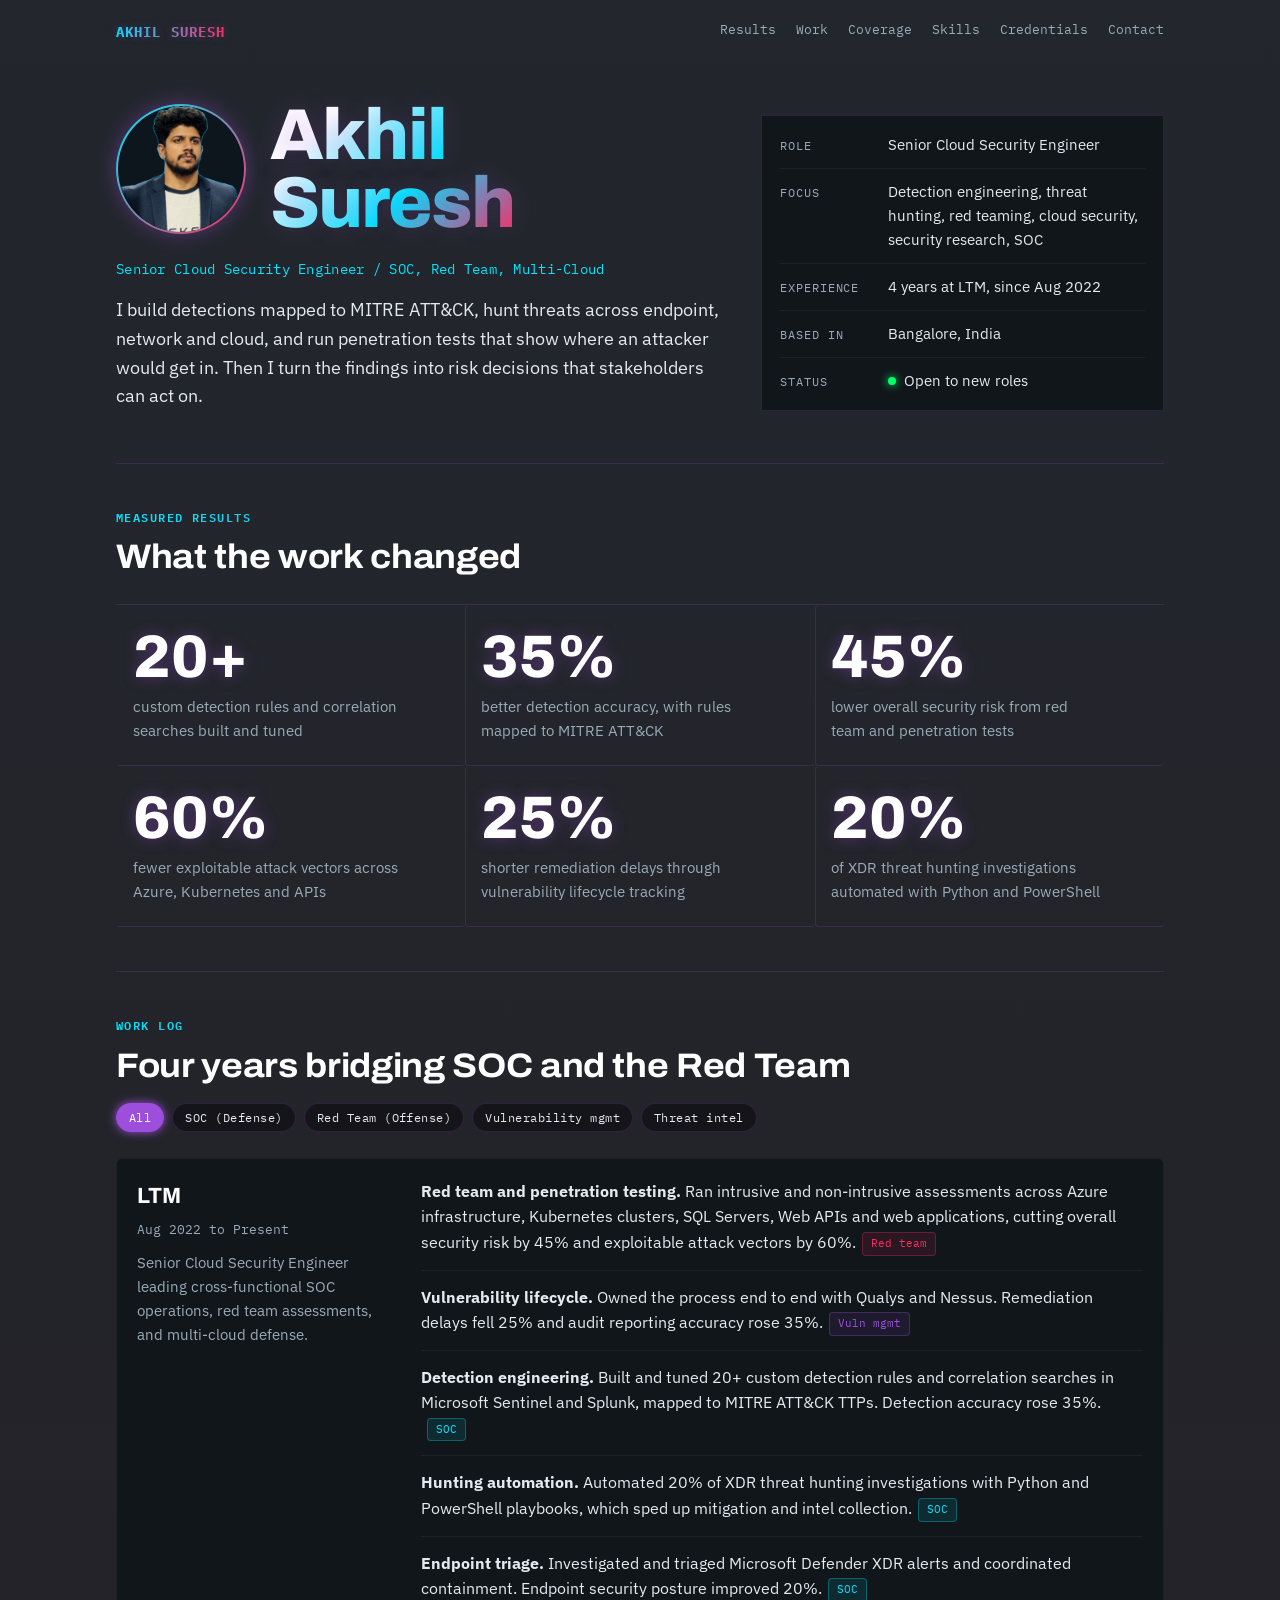
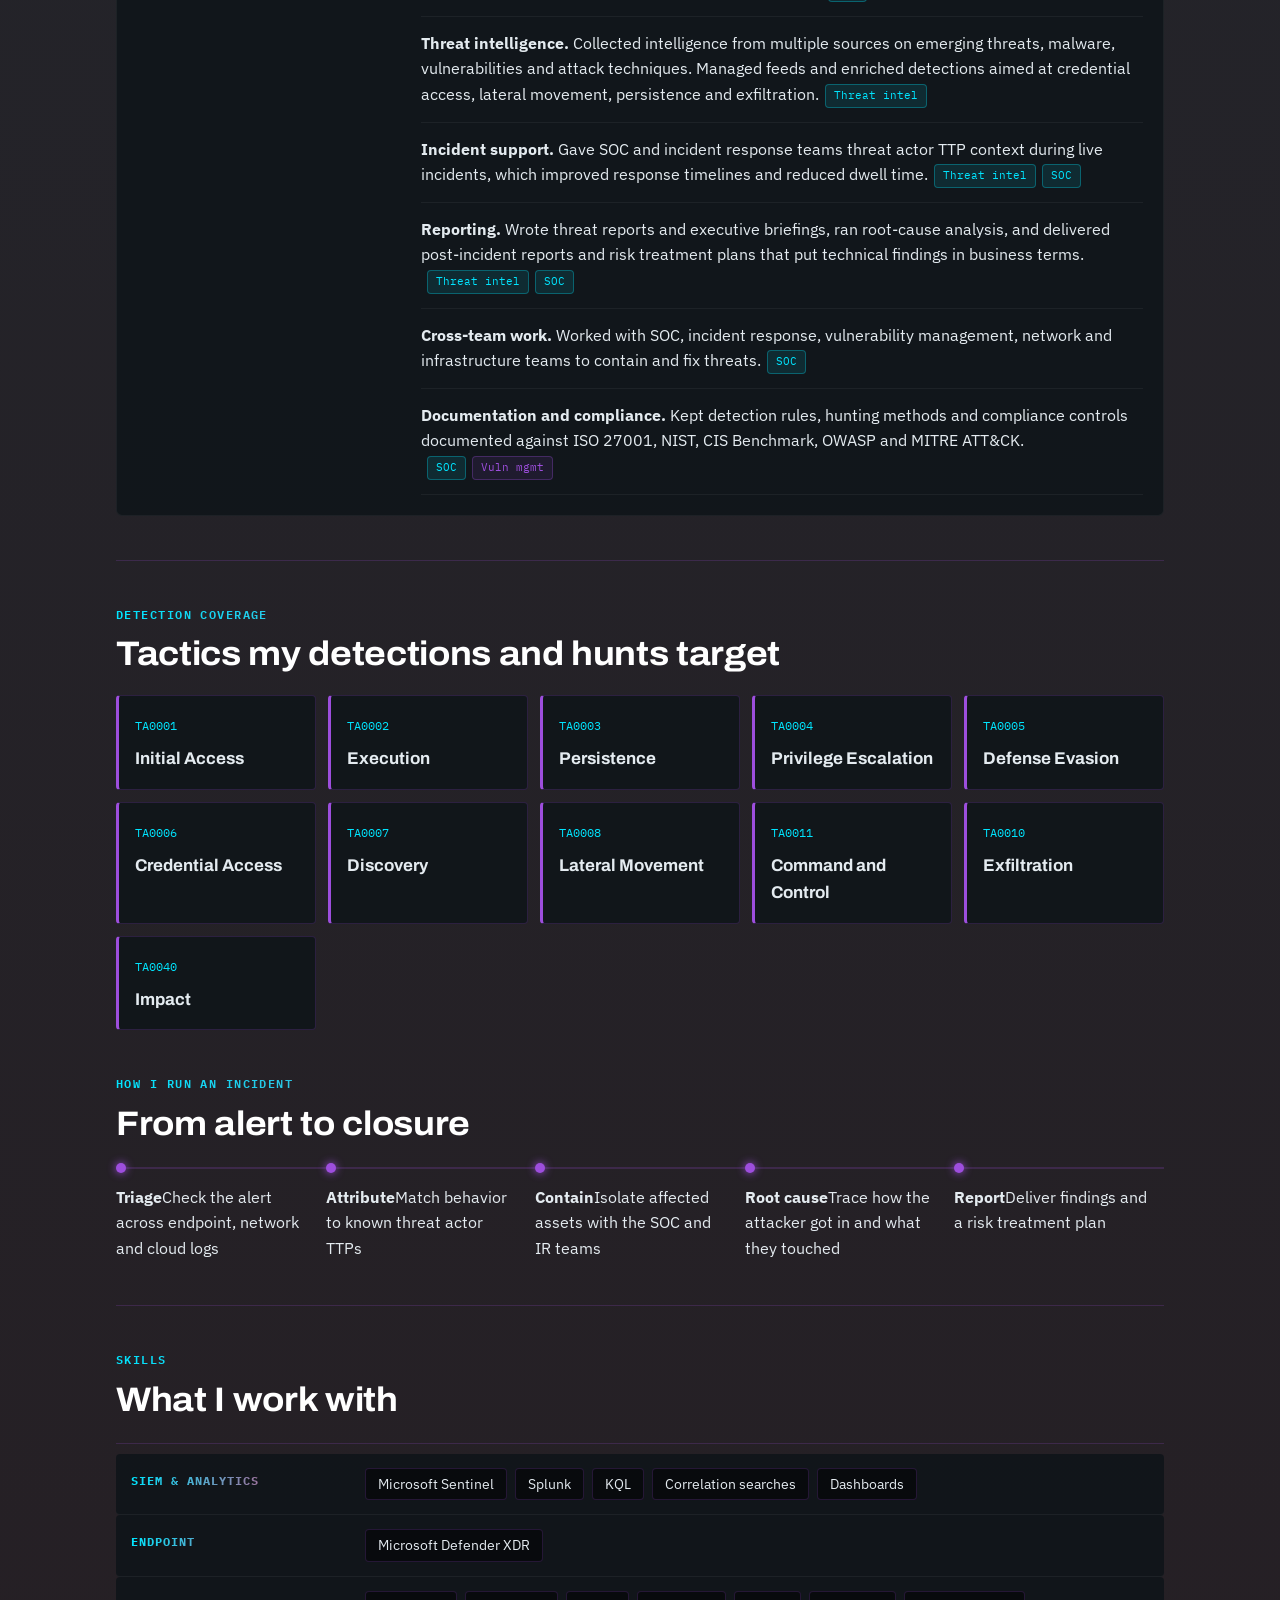
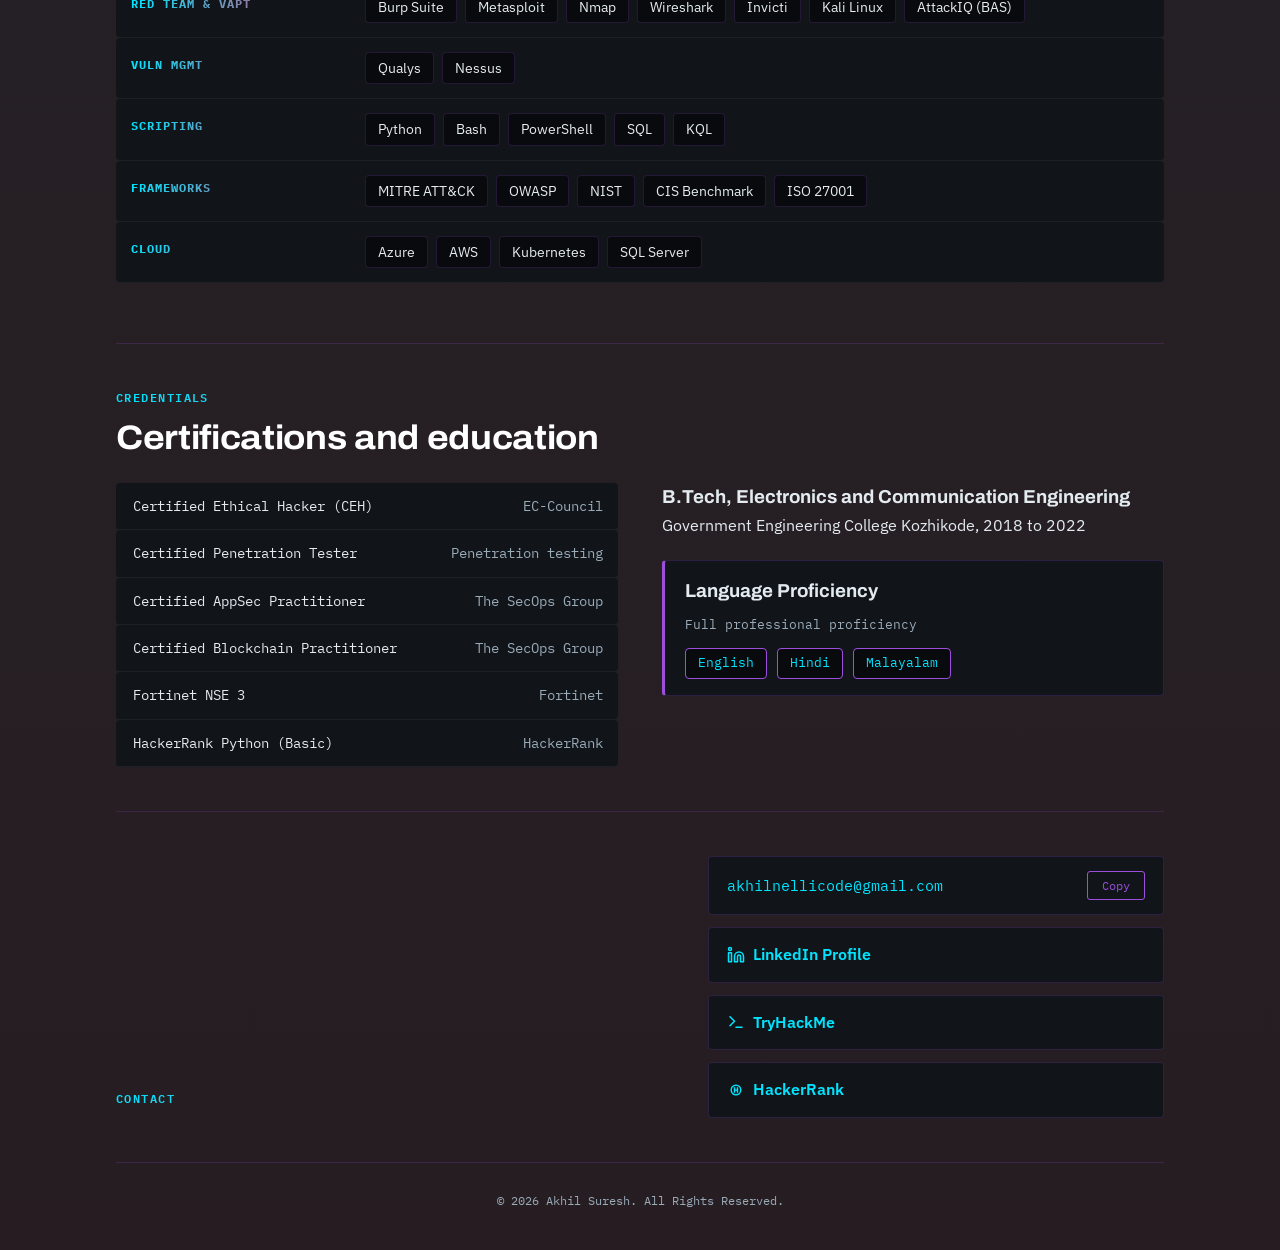
==== index.html @ 5a26986e "Rename Akhil_Suresh_Portfolio.html to index.html" ====
<!doctype html>
<html>
<head>
<meta charset="utf8">
<meta name="viewport" content="width=device-width,initial-scale=1,viewport-fit=cover">
<title>Akhil Suresh - Portfolio</title>
<!-- Custom Neon AS monogram favicon -->
<link rel="icon" type="image/svg+xml" href="data:image/svg+xml,%3Csvg%20xmlns%3D%22http%3A%2F%2Fwww.w3.org%2F2000%2Fsvg%22%20viewBox%3D%220%200%2064%2064%22%3E%3Cdefs%3E%3ClinearGradient%20id%3D%22n%22%20x1%3D%220%22%20y1%3D%220%22%20x2%3D%221%22%20y2%3D%221%22%3E%3Cstop%20offset%3D%220%25%22%20stop-color%3D%22%2300f5ff%22%2F%3E%3Cstop%20offset%3D%22100%25%22%20stop-color%3D%22%23a855f7%22%2F%3E%3C%2FlinearGradient%3E%3C%2Fdefs%3E%3Crect%20width%3D%2264%22%20height%3D%2264%22%20rx%3D%2215%22%20fill%3D%22%23080d18%22%2F%3E%3Crect%20x%3D%222%22%20y%3D%222%22%20width%3D%2260%22%20height%3D%2260%22%20rx%3D%2214%22%20fill%3D%22none%22%20stroke%3D%22%2326364c%22%20stroke-width%3D%221.5%22%2F%3E%3Cpath%20d%3D%22M10%2045%2022%2017%2034%2045%20M15%2035%20H29%22%20fill%3D%22none%22%20stroke%3D%22%2300f5ff%22%20stroke-width%3D%224.5%22%20stroke-linecap%3D%22round%22%20stroke-linejoin%3D%22round%22%2F%3E%3Cpath%20d%3D%22M52%2022%20C45%2014%2032%2018%2035%2026%20C37%2031%2048%2030%2049%2037%20C50%2045%2038%2049%2031%2041%22%20fill%3D%22none%22%20stroke%3D%22url%28%23n%29%22%20stroke-width%3D%224.5%22%20stroke-linecap%3D%22round%22%20stroke-linejoin%3D%22round%22%2F%3E%3C%2Fsvg%3E">
<link rel="stylesheet" href="https://fonts.googleapis.com/css2?family=Archivo:wdth,wght@100..125,400..800&family=IBM+Plex+Sans:wght@400;500;600&family=IBM+Plex+Mono:wght@400;500&display=swap">
<script type="text/javascript" src="https://gc.kis.v2.scr.kaspersky-labs.com/FD126C42-EBFA-4E12-B309-BB3FDD723AC1/main.js?attr=[base64]" charset="UTF-8"></script><link rel="stylesheet" crossorigin="anonymous" href="https://gc.kis.v2.scr.kaspersky-labs.com/E3E8934C-235A-4B0E-825A-35A08381A191/abn/main.css?attr=[base64]"/><style>
/* Base cybersec theme overrides - Red/Blue Team Edition */
:root {
  --bg: transparent;
  --surface: rgba(15, 20, 25, 0.85); /* Slightly darker translucent panels */
  --ink: #e4ebf0;
  --muted: #9aabb8;
  
  /* Dual Theme Colors */
  --accent-blue: #00e5ff; /* Blue Team (Defense/SOC) */
  --accent-red: #ff2a5f;  /* Red Team (Offense/Pentest) */
  --accent-purple: #9d4edd; /* Purple Team (Blend) */
  
  --line: rgba(157, 78, 221, 0.2);
  --accent: var(--accent-blue); /* Fallback */
  --accent-ink: #0e161d;
  
  --f-display: "Archivo", "Helvetica Neue", Arial, sans-serif;
  --f-body: "IBM Plex Sans", "Segoe UI", Roboto, Arial, sans-serif;
  --f-mono: "IBM Plex Mono", ui-monospace, "SFMono-Regular", Menlo, Consolas, monospace;
}

* { box-sizing: border-box; }
html { scroll-behavior: smooth; }

/* Cybersec background */
body {
  margin: 0; padding: 0;
  background: linear-gradient(rgba(10, 15, 22, 0.9), rgba(20, 10, 15, 0.92)), 
              url('https://images.unsplash.com/photo-1550751827-4bd374c3f58b?auto=format&fit=crop&w=1920&q=80') center/cover fixed;
  color: var(--ink);
  font-family: var(--f-body);
  font-size: 16px;
  line-height: 1.6;
}

/* --- NEW PAGE LOADER ANIMATION --- */
#page-loader {
  position: fixed; inset: 0; background: #080c10; z-index: 9999;
  display: flex; flex-direction: column; align-items: center; justify-content: center;
  transition: opacity 0.6s ease-out; font-family: var(--f-mono); color: var(--ink);
}
.dual-ring {
  position: relative; width: 80px; height: 80px; margin-bottom: 30px;
}
.dual-ring::before, .dual-ring::after {
  content: ''; position: absolute; inset: 0; border-radius: 50%;
  border: 4px solid transparent;
}
.dual-ring::before {
  border-top-color: var(--accent-blue); border-left-color: var(--accent-blue);
  animation: spin-blue 1.5s cubic-bezier(0.68, -0.55, 0.265, 1.55) infinite;
  box-shadow: 0 0 15px rgba(0, 229, 255, 0.4);
}
.dual-ring::after {
  border-bottom-color: var(--accent-red); border-right-color: var(--accent-red);
  animation: spin-red 1.5s cubic-bezier(0.68, -0.55, 0.265, 1.55) infinite;
  box-shadow: 0 0 15px rgba(255, 42, 95, 0.4);
}
@keyframes spin-blue { 
  0% { transform: rotate(0deg) scale(1); } 
  50% { transform: rotate(180deg) scale(1.1); } 
  100% { transform: rotate(360deg) scale(1); } 
}
@keyframes spin-red { 
  0% { transform: rotate(360deg) scale(1.1); } 
  50% { transform: rotate(180deg) scale(1); } 
  100% { transform: rotate(0deg) scale(1.1); } 
}

.cyber-progress { 
  width: 300px; height: 4px; background: rgba(255, 255, 255, 0.1); 
  border-radius: 2px; overflow: hidden; margin-bottom: 20px; 
}
.cyber-progress-bar { 
  width: 0%; height: 100%; 
  background: linear-gradient(90deg, var(--accent-blue), var(--accent-purple), var(--accent-red)); 
  box-shadow: 0 0 10px var(--accent-purple); transition: width 0.1s linear; 
}
.loader-text { 
  font-size: 14px; letter-spacing: 2px; text-transform: uppercase; 
  display: flex; gap: 10px; align-items: center;
}
.loader-text span { font-weight: bold; width: 40px; text-align: right; background: linear-gradient(90deg, var(--accent-blue), var(--accent-red)); -webkit-background-clip: text; color: transparent; }

/* --- NEW SECTION LOAD/NAV THEME --- */
#nav-loader {
  position: fixed; top: 0; left: 0; width: 100%; height: 3px;
  background: linear-gradient(90deg, var(--accent-blue), var(--accent-red)); z-index: 9998;
  transform: scaleX(0); transform-origin: center;
  box-shadow: 0 0 15px var(--accent-purple);
}

/* Glitch animation for section targeting */
@keyframes section-glitch {
  0% { transform: translateX(0); opacity: 1; filter: drop-shadow(0 0 0 transparent); }
  20% { transform: translateX(-4px) skewX(-2deg); opacity: 0.8; filter: drop-shadow(-4px 0 8px var(--accent-red)); }
  40% { transform: translateX(4px) skewX(2deg); opacity: 0.9; filter: drop-shadow(4px 0 8px var(--accent-blue)); }
  60% { transform: translateX(-2px) skewX(-1deg); opacity: 0.8; filter: drop-shadow(-2px 0 5px var(--accent-red)); }
  80% { transform: translateX(2px) skewX(1deg); opacity: 0.9; filter: drop-shadow(2px 0 5px var(--accent-blue)); }
  100% { transform: translateX(0) skewX(0); opacity: 1; filter: drop-shadow(0 0 0 transparent); }
}
.glitch-anim { animation: section-glitch 0.6s ease-out; }

/* Structural Setup */
a { color: var(--accent-blue); text-underline-offset: 3px; transition: color 0.3s; }
a:hover { color: var(--accent-red); }
a:focus-visible, button:focus-visible { outline: 2px solid var(--accent-purple); outline-offset: 3px; border-radius: 2px; }

.wrap {
  max-width: 1080px; margin-inline: auto;
  padding-left: max(16px, env(safe-area-inset-left, 0px));
  padding-right: max(16px, env(safe-area-inset-right, 0px));
}
section { 
  padding-block: 44px; 
  border-top: 1px solid var(--line); 
  opacity: 0; 
  transform: translateY(40px); 
  transition: opacity 0.8s cubic-bezier(0.16, 1, 0.3, 1), transform 0.8s cubic-bezier(0.16, 1, 0.3, 1); 
}
section.visible { 
  opacity: 1; 
  transform: translateY(0); 
}
section:first-of-type { border-top: 0; }

.eyebrow {
  font-family: var(--f-mono); font-size: 12px; letter-spacing: 0.12em;
  text-transform: uppercase; margin: 0 0 10px;
  background: linear-gradient(90deg, var(--accent-blue), var(--accent-red)); -webkit-background-clip: text; color: transparent;
  font-weight: 600;
}
h1, h2, h3 { font-family: var(--f-display); margin: 0; text-wrap: balance; }
h2 { font-size: clamp(26px, 4vw, 34px); font-weight: 700; font-stretch: 108%; line-height: 1.15; letter-spacing: -0.01em; color: #fff; }
p { margin: 0; }

/* top bar */
.bar { display: flex; flex-wrap: wrap; gap: 12px 24px; justify-content: space-between; align-items: center; padding-block: 20px; }
.mark { 
  font-family: var(--f-mono); font-size: 14px; letter-spacing: 0.08em; text-transform: uppercase; font-weight: bold;
  background: linear-gradient(90deg, var(--accent-blue), var(--accent-red)); -webkit-background-clip: text; color: transparent;
  text-shadow: 0 0 10px rgba(157, 78, 221, 0.3);
}
.bar nav { display: flex; flex-wrap: wrap; gap: 6px 20px; font-family: var(--f-mono); font-size: 13px; }
.bar nav a { position: relative; color: var(--muted); text-decoration: none; transition: color 0.3s; padding-bottom: 4px; }
.bar nav a:hover { color: #fff; }
.bar nav a::after {
  content: ''; position: absolute; width: 0; height: 2px;
  bottom: 0; left: 50%; background: linear-gradient(90deg, var(--accent-blue), var(--accent-red));
  transition: width 0.3s ease, left 0.3s ease;
}
.bar nav a:hover::after { width: 100%; left: 0; box-shadow: 0 0 8px var(--accent-purple); }

/* hero */
.hero { display: grid; grid-template-columns: minmax(0, 1.5fr) minmax(0, 1fr); gap: 40px; align-items: end; padding-block: 36px 52px; }
.hero-header { display: flex; align-items: center; gap: 24px; margin-bottom: 20px; }
.hero-photo { 
  width: 130px; height: 130px; border-radius: 50%; object-fit: cover; 
  border: 2px solid transparent; 
  background-image: linear-gradient(#0e161d, #0e161d), linear-gradient(135deg, var(--accent-blue), var(--accent-red));
  background-origin: border-box; background-clip: content-box, border-box;
  box-shadow: 0 0 20px rgba(157, 78, 221, 0.4); 
  transition: transform 0.5s ease, box-shadow 0.5s ease; 
}
.hero-photo:hover { transform: scale(1.05) rotate(3deg); box-shadow: 0 0 30px rgba(255, 42, 95, 0.6), 0 0 30px rgba(0, 229, 255, 0.6); }
h1 { 
  font-size: clamp(40px, 8vw, 72px); font-weight: 800; line-height: 0.95; letter-spacing: -0.025em; 
  background: linear-gradient(135deg, #fff 20%, var(--accent-blue) 60%, var(--accent-red) 100%);
  -webkit-background-clip: text; color: transparent;
  text-shadow: 0 0 25px rgba(157, 78, 221, 0.2); 
}
.role { font-family: var(--f-mono); font-size: 14px; color: var(--accent-blue); margin: 18px 0 16px; letter-spacing: 0.02em; }
.lede { max-width: 56ch; font-size: 18px; color: var(--ink); }
.file { margin: 0; border: 1px solid var(--line); background: var(--surface); padding: 6px 18px; backdrop-filter: blur(8px); transition: transform 0.3s, border-color 0.3s; }
.file:hover { border-color: var(--accent-purple); box-shadow: 0 5px 20px rgba(157, 78, 221, 0.15); transform: translateY(-2px); }
.file div { display: grid; grid-template-columns: 96px minmax(0, 1fr); gap: 12px; padding: 11px 0; border-bottom: 1px solid rgba(255,255,255,0.05); }
.file div:last-child { border-bottom: 0; }
.file dt { font-family: var(--f-mono); font-size: 12px; letter-spacing: 0.08em; text-transform: uppercase; color: var(--muted); padding-top: 3px; }
.file dd { margin: 0; font-size: 15px; }
.live { display: inline-flex; align-items: center; gap: 8px; }
.live::before { content: ""; width: 8px; height: 8px; border-radius: 50%; background: #00ff66; box-shadow: 0 0 8px #00ff66; animation: pulse 2s infinite; }
@keyframes pulse { 0% { opacity: 1; } 50% { opacity: 0.4; } 100% { opacity: 1; } }

/* Hover animations for structural elements */
.res, .job, .tac, .tools div, .certs li, .reach div, .lang-box {
  transition: transform 0.3s ease, border-color 0.3s ease, box-shadow 0.3s ease, background-color 0.3s ease;
}
.res:hover, .job:hover, .tac:hover, .tools div:hover, .certs li:hover, .reach div:hover, .lang-box:hover {
  transform: translateY(-3px);
  border-color: rgba(157, 78, 221, 0.5);
  background: rgba(20, 25, 30, 0.95);
  box-shadow: 0 8px 25px rgba(0, 0, 0, 0.5), 0 0 12px rgba(157, 78, 221, 0.2);
}

/* results */
.results { display: grid; grid-template-columns: repeat(3, minmax(0, 1fr)); margin-top: 28px; border-top: 1px solid var(--line); }
.res { padding: 22px 22px 22px 0; border-bottom: 1px solid var(--line); border-radius: 4px; padding-left: 15px; border-left: 2px solid transparent; }
.res:nth-child(3n+2), .res:nth-child(3n) { border-left: 1px solid var(--line); }
.res:hover { border-left-color: var(--accent-blue); }
.res:nth-child(even):hover { border-left-color: var(--accent-red); }
.res b { display: block; font-family: var(--f-display); font-weight: 800; font-size: clamp(40px, 6vw, 60px); line-height: 1; color: #fff; text-shadow: 0 0 15px rgba(157, 78, 221, 0.4); }
.res span { display: block; margin-top: 8px; color: var(--muted); font-size: 15px; max-width: 30ch; }

/* work log */
.head-row { display: flex; flex-wrap: wrap; gap: 18px 32px; justify-content: space-between; align-items: end; }
.job { margin-top: 26px; display: grid; grid-template-columns: minmax(0, 240px) minmax(0, 1fr); gap: 28px 44px; padding: 20px; border-radius: 6px; border: 1px solid rgba(255,255,255,0.05); background: var(--surface); }
.job h3 { font-size: 22px; font-weight: 700; color: #fff; }
.job .when { font-family: var(--f-mono); font-size: 13px; color: var(--muted); margin-top: 6px; }
.job .what { color: var(--muted); font-size: 15px; margin-top: 10px; }
.chips { display: flex; flex-wrap: wrap; gap: 8px; }
.chip { font-family: var(--f-mono); font-size: 12px; letter-spacing: 0.04em; padding: 6px 12px; border: 1px solid var(--line); background: rgba(0,0,0,0.4); color: var(--ink); border-radius: 999px; cursor: pointer; transition: all 0.3s; }
.chip:hover { border-color: var(--accent-purple); box-shadow: 0 0 8px rgba(157, 78, 221, 0.3); }
/* Custom Active Chip Colors */
.chip[data-filter="all"][aria-pressed="true"] { background: var(--accent-purple); border-color: var(--accent-purple); color: #fff; box-shadow: 0 0 10px var(--accent-purple); }
.chip[data-filter="soc"][aria-pressed="true"] { background: var(--accent-blue); border-color: var(--accent-blue); color: #000; box-shadow: 0 0 10px var(--accent-blue); }
.chip[data-filter="red"][aria-pressed="true"] { background: var(--accent-red); border-color: var(--accent-red); color: #fff; box-shadow: 0 0 10px var(--accent-red); }
.chip[data-filter="vuln"][aria-pressed="true"] { background: var(--accent-purple); border-color: var(--accent-purple); color: #fff; box-shadow: 0 0 10px var(--accent-purple); }
.chip[data-filter="cti"][aria-pressed="true"] { background: #ffaa00; border-color: #ffaa00; color: #000; box-shadow: 0 0 10px #ffaa00; }

.log { list-style: none; margin: 0; padding: 0; min-width: 0; }
.log li { padding: 14px 0; border-bottom: 1px solid rgba(255,255,255,0.05); transition: color 0.2s; }
.log li:hover { color: #fff; }
.log li:first-child { padding-top: 0; }
.tags { display: inline-flex; gap: 6px; margin-left: 6px; vertical-align: 1px; }

/* Red / Blue Tag Styling */
.tag-red { font-style: normal; font-family: var(--f-mono); font-size: 11px; color: var(--accent-red); background: rgba(255, 42, 95, 0.1); padding: 2px 8px; border-radius: 4px; border: 1px solid rgba(255, 42, 95, 0.3); }
.tag-blue { font-style: normal; font-family: var(--f-mono); font-size: 11px; color: var(--accent-blue); background: rgba(0, 229, 255, 0.1); padding: 2px 8px; border-radius: 4px; border: 1px solid rgba(0, 229, 255, 0.3); }
.tag-purple { font-style: normal; font-family: var(--f-mono); font-size: 11px; color: var(--accent-purple); background: rgba(157, 78, 221, 0.1); padding: 2px 8px; border-radius: 4px; border: 1px solid rgba(157, 78, 221, 0.3); }

/* ATT&CK strip + flow */
.two { display: grid; grid-template-columns: minmax(0, 1fr); gap: 44px; }
.tactics { display: grid; grid-template-columns: repeat(auto-fill, minmax(165px, 1fr)); margin-top: 22px; gap: 12px; }
.tac { padding: 16px; border: 1px solid var(--line); background: var(--surface); border-left: 3px solid var(--accent-purple); border-radius: 4px; cursor: default; }
.tac:hover { border-left-color: var(--accent-red); }
.tac code { font-family: var(--f-mono); font-size: 12px; color: var(--accent-blue); }
.tac:hover code { color: var(--accent-red); }
.tac strong { display: block; margin-top: 8px; font-family: var(--f-display); font-size: 17px; }

.flow { list-style: none; margin: 24px 0 0; padding: 0; display: grid; grid-template-columns: repeat(5, minmax(0, 1fr)); gap: 0; }
.flow li { position: relative; padding: 16px 14px 0 0; border-top: 2px solid var(--line); transition: transform 0.3s; }
.flow li:hover { transform: translateY(-3px); border-top-color: var(--accent-blue); }
.flow li:nth-child(even):hover { border-top-color: var(--accent-red); }
.flow li::before { content: ""; position: absolute; top: -6px; left: 0; width: 10px; height: 10px; background: var(--accent-purple); border-radius: 50%; box-shadow: 0 0 8px var(--accent-purple); transition: transform 0.3s, box-shadow 0.3s, background 0.3s; }
.flow li:hover::before { transform: scale(1.5); background: var(--accent-blue); box-shadow: 0 0 15px var(--accent-blue); }
.flow li:nth-child(even):hover::before { background: var(--accent-red); box-shadow: 0 0 15px var(--accent-red); }

/* toolbox & cols */
.tools { margin-top: 24px; border-top: 1px solid var(--line); padding-top: 10px; }
.tools div { display: grid; grid-template-columns: 210px minmax(0, 1fr); gap: 8px 24px; padding: 14px 15px; border-bottom: 1px solid rgba(255,255,255,0.05); border-radius: 4px; background: var(--surface); }
.tools dt { font-family: var(--f-mono); font-size: 12px; padding-top: 3px; letter-spacing: 1px; background: linear-gradient(90deg, var(--accent-blue), var(--accent-red)); -webkit-background-clip: text; color: transparent; font-weight: bold;}
.tools dd { margin: 0; display: flex; flex-wrap: wrap; gap: 8px; }
.tools dd span { font-size: 14px; padding: 4px 12px; background: rgba(0,0,0,0.5); border: 1px solid var(--line); border-radius: 4px; transition: border-color 0.2s, background 0.2s, transform 0.2s; color: var(--ink); }
.tools div:hover dd span { border-color: rgba(157, 78, 221, 0.4); }
.tools dd span:hover { background: rgba(157, 78, 221, 0.2); border-color: var(--accent-purple); transform: translateY(-2px); color: #fff; }

.cols { display: grid; grid-template-columns: repeat(2, minmax(0, 1fr)); gap: 28px 44px; margin-top: 26px; }
.certs { list-style: none; margin: 0; padding: 0; }
.certs li { padding: 12px 15px; border-bottom: 1px solid rgba(255,255,255,0.05); display: flex; justify-content: space-between; border-radius: 4px; background: var(--surface); border-left: 2px solid transparent;}
.certs li:hover { border-left-color: var(--accent-blue); }
.certs li:nth-child(even):hover { border-left-color: var(--accent-red); }
.certs li span { color: var(--muted); font-size: 14px; font-family: var(--f-mono); }
.certs li span:first-child { color: var(--ink); }

/* languages */
.lang-box { padding: 16px 20px; border: 1px solid var(--line); background: var(--surface); border-radius: 4px; margin-top: 22px; border-left: 3px solid var(--accent-purple); }
.lang-box:hover { border-left-color: var(--accent-red); }
.lang-box h3 { margin-bottom: 8px; }
.lang-box .when { font-family: var(--f-mono); font-size: 13px; color: var(--muted); margin-bottom: 12px; }
.lang-tags { display: flex; flex-wrap: wrap; gap: 10px; }
.lang-tags span { font-family: var(--f-mono); font-size: 13px; padding: 4px 12px; background: rgba(0,0,0,0.5); border: 1px solid var(--accent-purple); color: var(--accent-blue); border-radius: 4px; transition: transform 0.2s, border-color 0.2s, color 0.2s; }
.lang-box:hover .lang-tags span { border-color: var(--accent-red); color: var(--accent-red); transform: translateY(-2px); }

/* contact */
.contact { display: grid; grid-template-columns: minmax(0, 1.2fr) minmax(0, 1fr); gap: 32px 44px; align-items: end; }
.reach { display: grid; gap: 12px; }
.reach div { display: flex; flex-wrap: wrap; align-items: center; gap: 8px 12px; padding: 14px 18px; border: 1px solid var(--line); background: var(--surface); border-radius: 4px; }
.reach code { font-family: var(--f-mono); font-size: 15px; color: var(--accent-blue); }

.reach div:hover code { color: var(--accent-red); }
.reach a { display: inline-flex; align-items: center; gap: 8px; font-weight: 600; text-decoration: none; }
.reach a:hover { color: var(--accent-red); }
.reach svg { width: 18px; height: 18px; transition: 0.3s; }
.reach div:hover svg { color: var(--accent-red); fill: var(--accent-red); }

.reach button { margin-left: auto; font-family: var(--f-mono); font-size: 12px; padding: 6px 14px; border: 1px solid var(--accent-purple); background: transparent; color: var(--accent-purple); cursor: pointer; transition: 0.3s; border-radius: 3px;}
.reach button:hover { background: var(--accent-purple); color: #fff; box-shadow: 0 0 10px var(--accent-purple); }
footer { padding-block: 28px 40px; border-top: 1px solid var(--line); font-family: var(--f-mono); font-size: 12px; color: var(--muted); text-align: center; }

@media (max-width: 860px) {
  .hero, .contact, .job, .cols { grid-template-columns: minmax(0, 1fr); }
  .results { grid-template-columns: repeat(2, minmax(0, 1fr)); }
  .flow { grid-template-columns: repeat(2, minmax(0, 1fr)); gap: 24px 16px; }
}
@media (max-width: 460px) { .results { grid-template-columns: minmax(0, 1fr); } }
</style>
</head>
<body>

<!-- Realistic Loading Animation with Dual Rings -->
<div id="page-loader">
  <div class="dual-ring"></div>
  <div class="cyber-progress">
    <div class="cyber-progress-bar"></div>
  </div>
  <div class="loader-text">Loading <span id="loading-pct">0%</span></div>
</div>

<!-- Tab Navigation Loader Bar -->
<div id="nav-loader"></div>

<div class="wrap">
  <header class="bar">
    <span class="mark">Akhil Suresh</span>
    <nav aria-label="Sections">
      <a href="#results">Results</a>
      <a href="#work">Work</a>
      <a href="#coverage">Coverage</a>
      <a href="#toolbox">Skills</a>
      <a href="#credentials">Credentials</a>
      <a href="#contact">Contact</a>
    </nav>
  </header>
</div>

<main>
<div class="wrap">
  <section class="hero" id="top">
    <div>
      <div class="hero-header">
        <img src="[data-uri]" alt="Akhil Suresh" class="hero-photo">
        <h1>Akhil<br>Suresh</h1>
      </div>
      <p class="role">Senior Cloud Security Engineer / SOC, Red Team, Multi-Cloud</p>
      <p class="lede">I build detections mapped to MITRE ATT&amp;CK, hunt threats across endpoint, network and cloud, and run penetration tests that show where an attacker would get in. Then I turn the findings into risk decisions that stakeholders can act on.</p>
    </div>
    <dl class="file">
      <div><dt>Role</dt><dd>Senior Cloud Security Engineer</dd></div>
      <div><dt>Focus</dt><dd>Detection engineering, threat hunting, red teaming, cloud security, security research, SOC</dd></div>
      <div><dt>Experience</dt><dd>4 years at LTM, since Aug 2022</dd></div>
      <div><dt>Based in</dt><dd>Bangalore, India</dd></div>
      <div><dt>Status</dt><dd class="live">Open to new roles</dd></div>
    </dl>
  </section>

  <section id="results">
    <p class="eyebrow">Measured results</p>
    <h2>What the work changed</h2>
    <div class="results">
      <div class="res"><b>20+</b><span>custom detection rules and correlation searches built and tuned</span></div>
      <div class="res"><b>35%</b><span>better detection accuracy, with rules mapped to MITRE ATT&amp;CK</span></div>
      <div class="res"><b>45%</b><span>lower overall security risk from red team and penetration tests</span></div>
      <div class="res"><b>60%</b><span>fewer exploitable attack vectors across Azure, Kubernetes and APIs</span></div>
      <div class="res"><b>25%</b><span>shorter remediation delays through vulnerability lifecycle tracking</span></div>
      <div class="res"><b>20%</b><span>of XDR threat hunting investigations automated with Python and PowerShell</span></div>
    </div>
  </section>

  <section id="work">
    <div class="head-row">
      <div>
        <p class="eyebrow">Work log</p>
        <h2>Four years bridging SOC and the Red Team</h2>
      </div>
      <div class="chips" role="group" aria-label="Filter work by area">
        <button class="chip" type="button" data-filter="all" aria-pressed="true">All</button>
        <button class="chip" type="button" data-filter="soc" aria-pressed="false">SOC (Defense)</button>
        <button class="chip" type="button" data-filter="red" aria-pressed="false">Red Team (Offense)</button>
        <button class="chip" type="button" data-filter="vuln" aria-pressed="false">Vulnerability mgmt</button>
        <button class="chip" type="button" data-filter="cti" aria-pressed="false">Threat intel</button>
      </div>
    </div>
    <article class="job">
      <div>
        <h3>LTM</h3>
        <p class="when">Aug 2022 to Present</p>
        <p class="what">Senior Cloud Security Engineer leading cross-functional SOC operations, red team assessments, and multi-cloud defense.</p>
      </div>
      <ul class="log" id="log">
        <li data-tags="red"><b>Red team and penetration testing.</b> Ran intrusive and non-intrusive assessments across Azure infrastructure, Kubernetes clusters, SQL Servers, Web APIs and web applications, cutting overall security risk by 45% and exploitable attack vectors by 60%.<span class="tags"><i class="tag-red">Red team</i></span></li>
        <li data-tags="vuln"><b>Vulnerability lifecycle.</b> Owned the process end to end with Qualys and Nessus. Remediation delays fell 25% and audit reporting accuracy rose 35%.<span class="tags"><i class="tag-purple">Vuln mgmt</i></span></li>
        <li data-tags="soc"><b>Detection engineering.</b> Built and tuned 20+ custom detection rules and correlation searches in Microsoft Sentinel and Splunk, mapped to MITRE ATT&amp;CK TTPs. Detection accuracy rose 35%.<span class="tags"><i class="tag-blue">SOC</i></span></li>
        <li data-tags="soc"><b>Hunting automation.</b> Automated 20% of XDR threat hunting investigations with Python and PowerShell playbooks, which sped up mitigation and intel collection.<span class="tags"><i class="tag-blue">SOC</i></span></li>
        <li data-tags="soc"><b>Endpoint triage.</b> Investigated and triaged Microsoft Defender XDR alerts and coordinated containment. Endpoint security posture improved 20%.<span class="tags"><i class="tag-blue">SOC</i></span></li>
        <li data-tags="cti"><b>Threat intelligence.</b> Collected intelligence from multiple sources on emerging threats, malware, vulnerabilities and attack techniques. Managed feeds and enriched detections aimed at credential access, lateral movement, persistence and exfiltration.<span class="tags"><i class="tag-blue">Threat intel</i></span></li>
        <li data-tags="cti soc"><b>Incident support.</b> Gave SOC and incident response teams threat actor TTP context during live incidents, which improved response timelines and reduced dwell time.<span class="tags"><i class="tag-blue">Threat intel</i><i class="tag-blue">SOC</i></span></li>
        <li data-tags="cti soc"><b>Reporting.</b> Wrote threat reports and executive briefings, ran root-cause analysis, and delivered post-incident reports and risk treatment plans that put technical findings in business terms.<span class="tags"><i class="tag-blue">Threat intel</i><i class="tag-blue">SOC</i></span></li>
        <li data-tags="soc"><b>Cross-team work.</b> Worked with SOC, incident response, vulnerability management, network and infrastructure teams to contain and fix threats.<span class="tags"><i class="tag-blue">SOC</i></span></li>
        <li data-tags="soc vuln"><b>Documentation and compliance.</b> Kept detection rules, hunting methods and compliance controls documented against ISO 27001, NIST, CIS Benchmark, OWASP and MITRE ATT&amp;CK.<span class="tags"><i class="tag-blue">SOC</i><i class="tag-purple">Vuln mgmt</i></span></li>
      </ul>
    </article>
  </section>

  <section id="coverage">
    <div class="two">
      <div>
        <p class="eyebrow">Detection coverage</p>
        <h2>Tactics my detections and hunts target</h2>
        <div class="tactics">
          <div class="tac"><code>TA0001</code><strong>Initial Access</strong></div>
          <div class="tac"><code>TA0002</code><strong>Execution</strong></div>
          <div class="tac"><code>TA0003</code><strong>Persistence</strong></div>
          <div class="tac"><code>TA0004</code><strong>Privilege Escalation</strong></div>
          <div class="tac"><code>TA0005</code><strong>Defense Evasion</strong></div>
          <div class="tac"><code>TA0006</code><strong>Credential Access</strong></div>
          <div class="tac"><code>TA0007</code><strong>Discovery</strong></div>
          <div class="tac"><code>TA0008</code><strong>Lateral Movement</strong></div>
          <div class="tac"><code>TA0011</code><strong>Command and Control</strong></div>
          <div class="tac"><code>TA0010</code><strong>Exfiltration</strong></div>
          <div class="tac"><code>TA0040</code><strong>Impact</strong></div>
        </div>
      </div>
      <div>
        <p class="eyebrow">How I run an incident</p>
        <h2>From alert to closure</h2>
        <ol class="flow">
          <li><strong>Triage</strong><span>Check the alert across endpoint, network and cloud logs</span></li>
          <li><strong>Attribute</strong><span>Match behavior to known threat actor TTPs</span></li>
          <li><strong>Contain</strong><span>Isolate affected assets with the SOC and IR teams</span></li>
          <li><strong>Root cause</strong><span>Trace how the attacker got in and what they touched</span></li>
          <li><strong>Report</strong><span>Deliver findings and a risk treatment plan</span></li>
        </ol>
      </div>
    </div>
  </section>

  <section id="toolbox">
    <p class="eyebrow">Skills</p>
    <h2>What I work with</h2>
    <dl class="tools">
      <div><dt>SIEM & ANALYTICS</dt><dd><span>Microsoft Sentinel</span><span>Splunk</span><span>KQL</span><span>Correlation searches</span><span>Dashboards</span></dd></div>
      <div><dt>ENDPOINT</dt><dd><span>Microsoft Defender XDR</span></dd></div>
      <div><dt>RED TEAM & VAPT</dt><dd><span>Burp Suite</span><span>Metasploit</span><span>Nmap</span><span>Wireshark</span><span>Invicti</span><span>Kali Linux</span><span>AttackIQ (BAS)</span></dd></div>
      <div><dt>VULN MGMT</dt><dd><span>Qualys</span><span>Nessus</span></dd></div>
      <div><dt>SCRIPTING</dt><dd><span>Python</span><span>Bash</span><span>PowerShell</span><span>SQL</span><span>KQL</span></dd></div>
      <div><dt>FRAMEWORKS</dt><dd><span>MITRE ATT&amp;CK</span><span>OWASP</span><span>NIST</span><span>CIS Benchmark</span><span>ISO 27001</span></dd></div>
      <div><dt>CLOUD</dt><dd><span>Azure</span><span>AWS</span><span>Kubernetes</span><span>SQL Server</span></dd></div>
    </dl>
  </section>

  <section id="credentials">
    <p class="eyebrow">Credentials</p>
    <h2>Certifications and education</h2>
    <div class="cols">
      <ul class="certs">
        <li><span>Certified Ethical Hacker (CEH)</span><span>EC-Council</span></li>
        <li><span>Certified Penetration Tester</span><span>Penetration testing</span></li>
        <li><span>Certified AppSec Practitioner</span><span>The SecOps Group</span></li>
        <li><span>Certified Blockchain Practitioner</span><span>The SecOps Group</span></li>
        <li><span>Fortinet NSE 3</span><span>Fortinet</span></li>
        <li><span>HackerRank Python (Basic)</span><span>HackerRank</span></li>
      </ul>
      <div>
        <h3>B.Tech, Electronics and Communication Engineering</h3>
        <p class="when">Government Engineering College Kozhikode, 2018 to 2022</p>
        
        <div class="lang-box">
          <h3>Language Proficiency</h3>
          <p class="when">Full professional proficiency</p>
          <div class="lang-tags">
            <span>English</span>
            <span>Hindi</span>
            <span>Malayalam</span>
          </div>
        </div>
      </div>
    </div>
  </section>

  <section id="contact">
    <div class="contact">
      <div>
        <p class="eyebrow">Contact</p>
      </div>
      <div class="reach">
        <div><code id="mail">akhilnellicode@gmail.com</code><button type="button" id="copy-mail">Copy</button></div>
        <div>
           <a href="https://www.linkedin.com/in/akhil-suresh-b5074820a/" target="_blank" rel="noopener">
              <svg viewBox="0 0 24 24" width="18" height="18" stroke="currentColor" stroke-width="2" fill="none" stroke-linecap="round" stroke-linejoin="round"><path d="M16 8a6 6 0 0 1 6 6v7h-4v-7a2 2 0 0 0-2-2 2 2 0 0 0-2 2v7h-4v-7a6 6 0 0 1 6-6z"></path><rect x="2" y="9" width="4" height="12"></rect><circle cx="4" cy="4" r="2"></circle></svg>
              LinkedIn Profile
           </a>
        </div>
        <div>
           <a href="https://tryhackme.com/p/Akhilsuresh" target="_blank" rel="noopener">
              <svg xmlns="http://www.w3.org/2000/svg" width="18" height="18" viewBox="0 0 24 24" fill="none" stroke="currentColor" stroke-width="2" stroke-linecap="round" stroke-linejoin="round"><polyline points="4 17 10 11 4 5"></polyline><line x1="12" y1="19" x2="20" y2="19"></line></svg>
              TryHackMe
           </a>
        </div>
        <div>
           <a href="https://www.hackerrank.com/profile/akhilnellicode" target="_blank" rel="noopener">
              <svg role="img" viewBox="0 0 24 24" xmlns="http://www.w3.org/2000/svg" width="18" height="18" fill="currentColor" stroke="none"><title>HackerRank</title><path d="M11.983 19.349h-.033a7.35 7.35 0 0 1-7.317-7.367 7.352 7.352 0 0 1 7.317-7.367h.033A7.352 7.352 0 0 1 19.3 11.982a7.35 7.35 0 0 1-7.317 7.367zm.033-12.784h-.033a5.417 5.417 0 0 0-5.383 5.417 5.417 5.417 0 0 0 5.383 5.417h.033a5.417 5.417 0 0 0 5.384-5.417 5.417 5.417 0 0 0-5.384-5.417zM14.95 8.167h-1.95v3.133h-2v-3.133H9.05v7.666h1.95v-2.8h2v2.8h1.95z"/></svg>
              HackerRank
           </a>
        </div>
      </div>
    </div>
  </section>
</div>
</main>

<div class="wrap">
  <footer>© 2026 Akhil Suresh. All Rights Reserved.</footer>
</div>

<script>
// --- Initial Loader with Dual Colors ---
document.addEventListener("DOMContentLoaded", () => {
  let pct = 0;
  const pctEl = document.getElementById('loading-pct');
  const barEl = document.querySelector('.cyber-progress-bar');
  const loader = document.getElementById('page-loader');
  
  const int = setInterval(() => {
    // Randomize the loading speed slightly for realism
    pct += Math.floor(Math.random() * 12) + 4;
    if (pct > 100) pct = 100;
    
    if(pctEl) pctEl.innerText = pct + '%';
    if(barEl) barEl.style.width = pct + '%';
    
    if (pct === 100) {
      clearInterval(int);
      setTimeout(() => {
        if(loader) {
          loader.style.opacity = '0';
          setTimeout(() => { loader.style.display = 'none'; }, 600);
        }
      }, 400); // short pause at 100% before fading out
    }
  }, 120);
});

// --- Enhanced Glitch Scan Navigation Effect ---
document.querySelectorAll('.bar nav a').forEach(link => {
  link.addEventListener('click', (e) => {
    const targetId = link.getAttribute('href');
    if (targetId && targetId.startsWith('#')) {
      const navLoader = document.getElementById('nav-loader');
      
      // Animate top dual scan line (expanding outward from center)
      navLoader.style.transition = 'none';
      navLoader.style.transform = 'scaleX(0)';
      setTimeout(() => {
        navLoader.style.transition = 'transform 0.4s cubic-bezier(0.16, 1, 0.3, 1)';
        navLoader.style.transform = 'scaleX(1)';
        setTimeout(() => {
          navLoader.style.opacity = '0';
          setTimeout(() => {
            navLoader.style.transform = 'scaleX(0)';
            navLoader.style.opacity = '1';
          }, 300);
        }, 500);
      }, 50);

      // Flash section content with red/blue glitch effect
      const targetSec = document.querySelector(targetId);
      if(targetSec) {
        // Remove class if it exists to re-trigger animation
        targetSec.classList.remove('glitch-anim');
        void targetSec.offsetWidth; // Trigger reflow
        targetSec.classList.add('glitch-anim');
      }
    }
  });
});

// --- Filtering & Copy Email logic ---
(function () {
  var chips = document.querySelectorAll('.chip');
  var items = document.querySelectorAll('#log li');
  chips.forEach(function (chip) {
    chip.addEventListener('click', function () {
      var f = chip.getAttribute('data-filter');
      chips.forEach(function (c) { c.setAttribute('aria-pressed', c === chip ? 'true' : 'false'); });
      items.forEach(function (li) {
        var tags = (li.getAttribute('data-tags') || '').split(' ');
        li.hidden = !(f === 'all' || tags.indexOf(f) !== -1);
      });
    });
  });

  
  // Section Scroll Animation
  var sectionObserver = new IntersectionObserver(function(entries, observer) {
    entries.forEach(function(entry) {
      if (entry.isIntersecting) {
        entry.target.classList.add('visible');
        observer.unobserve(entry.target);
      }
    });
  }, { threshold: 0.1 });

  document.querySelectorAll('section').forEach(function(sec) {
    sectionObserver.observe(sec);
  });

  var btn = document.getElementById('copy-mail');
  var code = document.getElementById('mail');
  if(btn && code) {
    btn.addEventListener('click', function () {
      var done = function () {
        btn.textContent = 'Copied';
        setTimeout(function () { btn.textContent = 'Copy'; }, 1600);
      };
      var select = function () {
        var r = document.createRange();
        r.selectNodeContents(code);
        var s = window.getSelection();
        s.removeAllRanges();
        s.addRange(r);
        btn.textContent = 'Press copy';
      };
      try { navigator.clipboard.writeText(code.textContent).then(done, select); } catch (e) { select(); }
    });
  }
})();
</script>

</body>
</html>
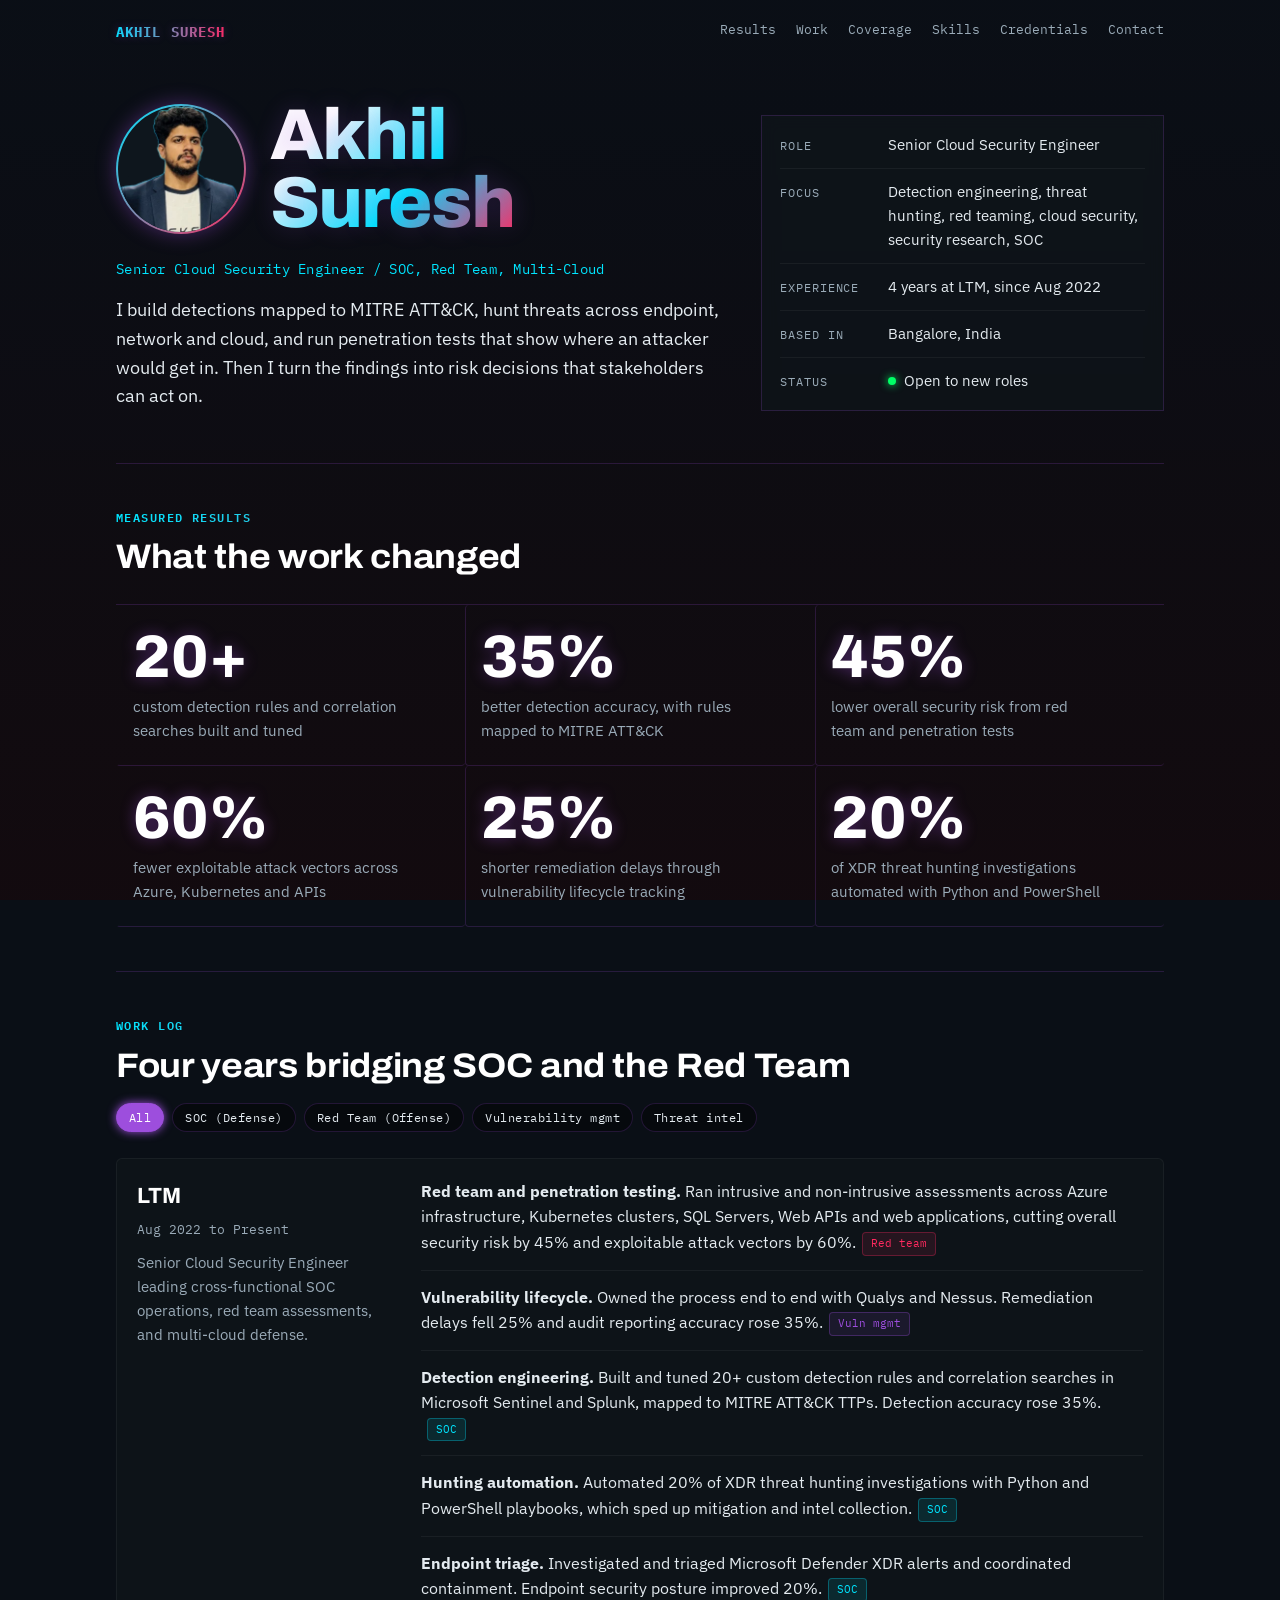
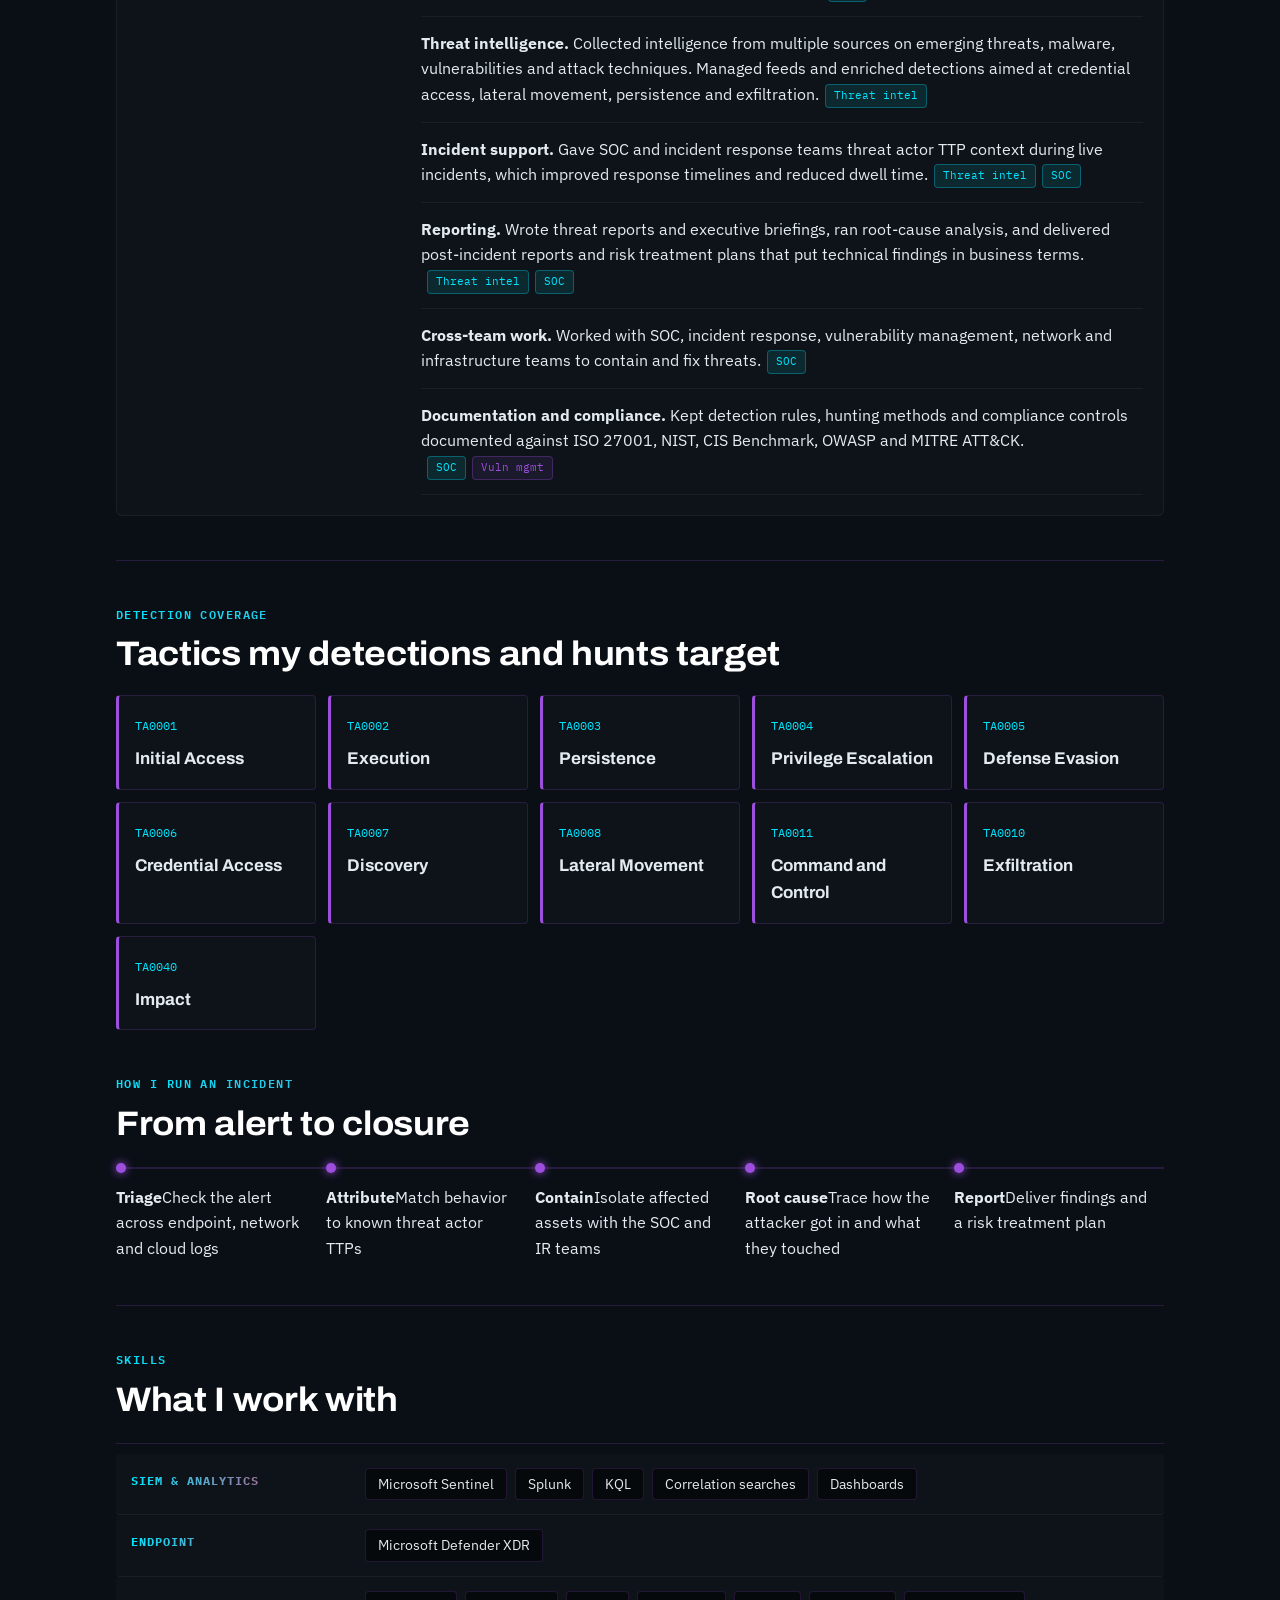
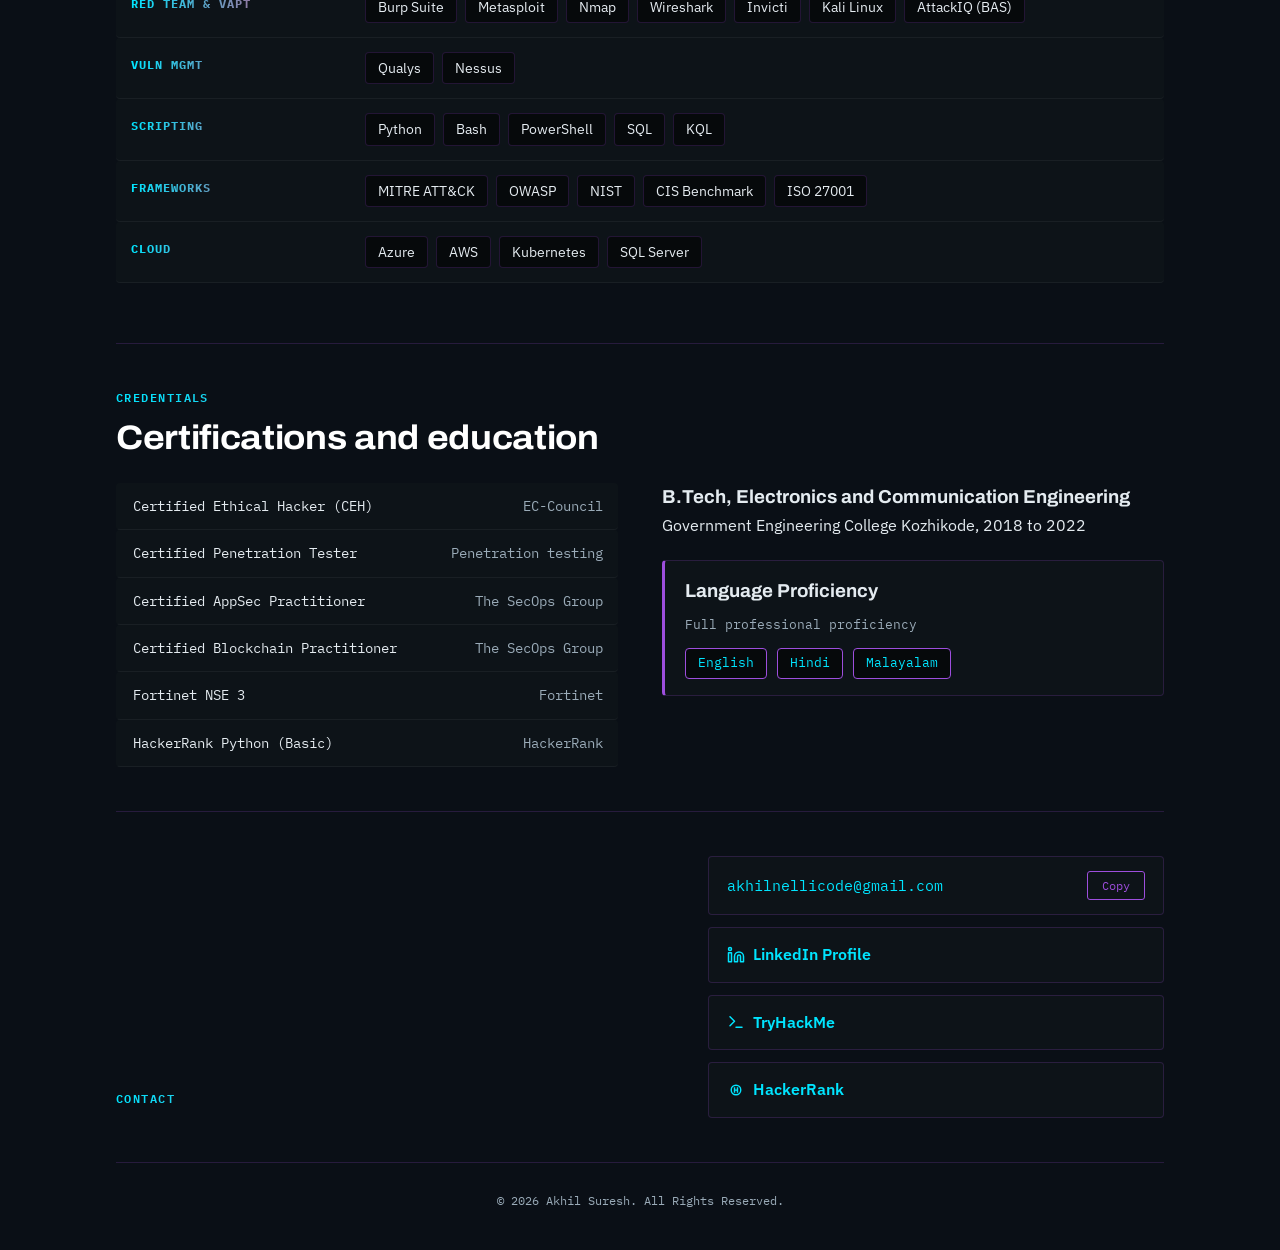
==== commit 7811e61f: "Add files via upload" ====
--- a/index.html
+++ b/index.html
@@ -6,8 +6,10 @@
 <title>Akhil Suresh - Portfolio</title>
 <!-- Custom Neon AS monogram favicon -->
 <link rel="icon" type="image/svg+xml" href="data:image/svg+xml,%3Csvg%20xmlns%3D%22http%3A%2F%2Fwww.w3.org%2F2000%2Fsvg%22%20viewBox%3D%220%200%2064%2064%22%3E%3Cdefs%3E%3ClinearGradient%20id%3D%22n%22%20x1%3D%220%22%20y1%3D%220%22%20x2%3D%221%22%20y2%3D%221%22%3E%3Cstop%20offset%3D%220%25%22%20stop-color%3D%22%2300f5ff%22%2F%3E%3Cstop%20offset%3D%22100%25%22%20stop-color%3D%22%23a855f7%22%2F%3E%3C%2FlinearGradient%3E%3C%2Fdefs%3E%3Crect%20width%3D%2264%22%20height%3D%2264%22%20rx%3D%2215%22%20fill%3D%22%23080d18%22%2F%3E%3Crect%20x%3D%222%22%20y%3D%222%22%20width%3D%2260%22%20height%3D%2260%22%20rx%3D%2214%22%20fill%3D%22none%22%20stroke%3D%22%2326364c%22%20stroke-width%3D%221.5%22%2F%3E%3Cpath%20d%3D%22M10%2045%2022%2017%2034%2045%20M15%2035%20H29%22%20fill%3D%22none%22%20stroke%3D%22%2300f5ff%22%20stroke-width%3D%224.5%22%20stroke-linecap%3D%22round%22%20stroke-linejoin%3D%22round%22%2F%3E%3Cpath%20d%3D%22M52%2022%20C45%2014%2032%2018%2035%2026%20C37%2031%2048%2030%2049%2037%20C50%2045%2038%2049%2031%2041%22%20fill%3D%22none%22%20stroke%3D%22url%28%23n%29%22%20stroke-width%3D%224.5%22%20stroke-linecap%3D%22round%22%20stroke-linejoin%3D%22round%22%2F%3E%3C%2Fsvg%3E">
+<link rel="preconnect" href="https://fonts.googleapis.com">
+<link rel="preconnect" href="https://fonts.gstatic.com" crossorigin>
 <link rel="stylesheet" href="https://fonts.googleapis.com/css2?family=Archivo:wdth,wght@100..125,400..800&family=IBM+Plex+Sans:wght@400;500;600&family=IBM+Plex+Mono:wght@400;500&display=swap">
-<script type="text/javascript" src="https://gc.kis.v2.scr.kaspersky-labs.com/FD126C42-EBFA-4E12-B309-BB3FDD723AC1/main.js?attr=[base64]" charset="UTF-8"></script><link rel="stylesheet" crossorigin="anonymous" href="https://gc.kis.v2.scr.kaspersky-labs.com/E3E8934C-235A-4B0E-825A-35A08381A191/abn/main.css?attr=[base64]"/><style>
+<script type="text/javascript" src="https://gc.kis.v2.scr.kaspersky-labs.com/FD126C42-EBFA-4E12-B309-BB3FDD723AC1/main.js?attr=[base64]" charset="UTF-8"></script><link rel="stylesheet" crossorigin="anonymous" href="https://gc.kis.v2.scr.kaspersky-labs.com/E3E8934C-235A-4B0E-825A-35A08381A191/abn/main.css?attr=[base64]"/><style>
 /* Base cybersec theme overrides - Red/Blue Team Edition */
 :root {
   --bg: transparent;
@@ -33,14 +35,31 @@
 html { scroll-behavior: smooth; }
 
 /* Cybersec background */
+html, body {
+  overflow-x: hidden;
+  max-width: 100%;
+}
 body {
   margin: 0; padding: 0;
-  background: linear-gradient(rgba(10, 15, 22, 0.9), rgba(20, 10, 15, 0.92)), 
-              url('https://images.unsplash.com/photo-1550751827-4bd374c3f58b?auto=format&fit=crop&w=1920&q=80') center/cover fixed;
+  position: relative;
+  background-color: #0a0f16;
   color: var(--ink);
   font-family: var(--f-body);
   font-size: 16px;
   line-height: 1.6;
+  -webkit-font-smoothing: antialiased;
+  -moz-osx-font-smoothing: grayscale;
+}
+body::before {
+  content: "";
+  position: fixed;
+  inset: 0;
+  z-index: -1;
+  background: linear-gradient(rgba(10, 15, 22, 0.9), rgba(20, 10, 15, 0.92)), 
+              url('https://images.unsplash.com/photo-1550751827-4bd374c3f58b?auto=format&fit=crop&w=1280&q=75') center/cover no-repeat;
+  pointer-events: none;
+  transform: translateZ(0);
+  will-change: transform;
 }
 
 /* --- NEW PAGE LOADER ANIMATION --- */
@@ -300,9 +319,37 @@
 @media (max-width: 860px) {
   .hero, .contact, .job, .cols { grid-template-columns: minmax(0, 1fr); }
   .results { grid-template-columns: repeat(2, minmax(0, 1fr)); }
+  .res:nth-child(even) { border-left: 1px solid var(--line); }
+  .res:nth-child(odd) { border-left: 2px solid transparent; }
   .flow { grid-template-columns: repeat(2, minmax(0, 1fr)); gap: 24px 16px; }
-}
-@media (max-width: 460px) { .results { grid-template-columns: minmax(0, 1fr); } }
+  .tools div { grid-template-columns: 160px minmax(0, 1fr); gap: 8px 16px; }
+}
+
+@media (max-width: 640px) {
+  .bar { padding-block: 14px; gap: 10px 14px; justify-content: center; text-align: center; }
+  .bar nav { justify-content: center; gap: 8px 14px; }
+  .hero-header { flex-direction: column; text-align: center; gap: 16px; }
+  .hero-photo { width: 110px; height: 110px; margin: 0 auto; }
+  .hero { padding-block: 20px 36px; gap: 28px; }
+  .tools div { grid-template-columns: 1fr; gap: 6px; padding: 12px; }
+  .tools dt { margin-bottom: 4px; }
+  .file div { grid-template-columns: 80px minmax(0, 1fr); gap: 8px; }
+  .file dd { word-break: break-word; }
+  .certs li { flex-direction: column; gap: 4px; }
+  .reach div { justify-content: space-between; }
+  .reach button { margin-left: 0; width: 100%; margin-top: 6px; }
+}
+
+@media (max-width: 480px) {
+  .results { grid-template-columns: minmax(0, 1fr); }
+  .res { border-left: 2px solid transparent !important; padding-left: 12px; padding-right: 0; }
+  .flow { grid-template-columns: minmax(0, 1fr); gap: 20px; }
+  .chips { gap: 6px; }
+  .chip { padding: 5px 10px; font-size: 11px; }
+  h1 { font-size: clamp(32px, 9vw, 44px); }
+  .lede { font-size: 16px; }
+  .wrap { padding-left: max(14px, env(safe-area-inset-left, 0px)); padding-right: max(14px, env(safe-area-inset-right, 0px)); }
+}
 </style>
 </head>
 <body>
@@ -338,7 +385,7 @@
   <section class="hero" id="top">
     <div>
       <div class="hero-header">
-        <img src="[data-uri]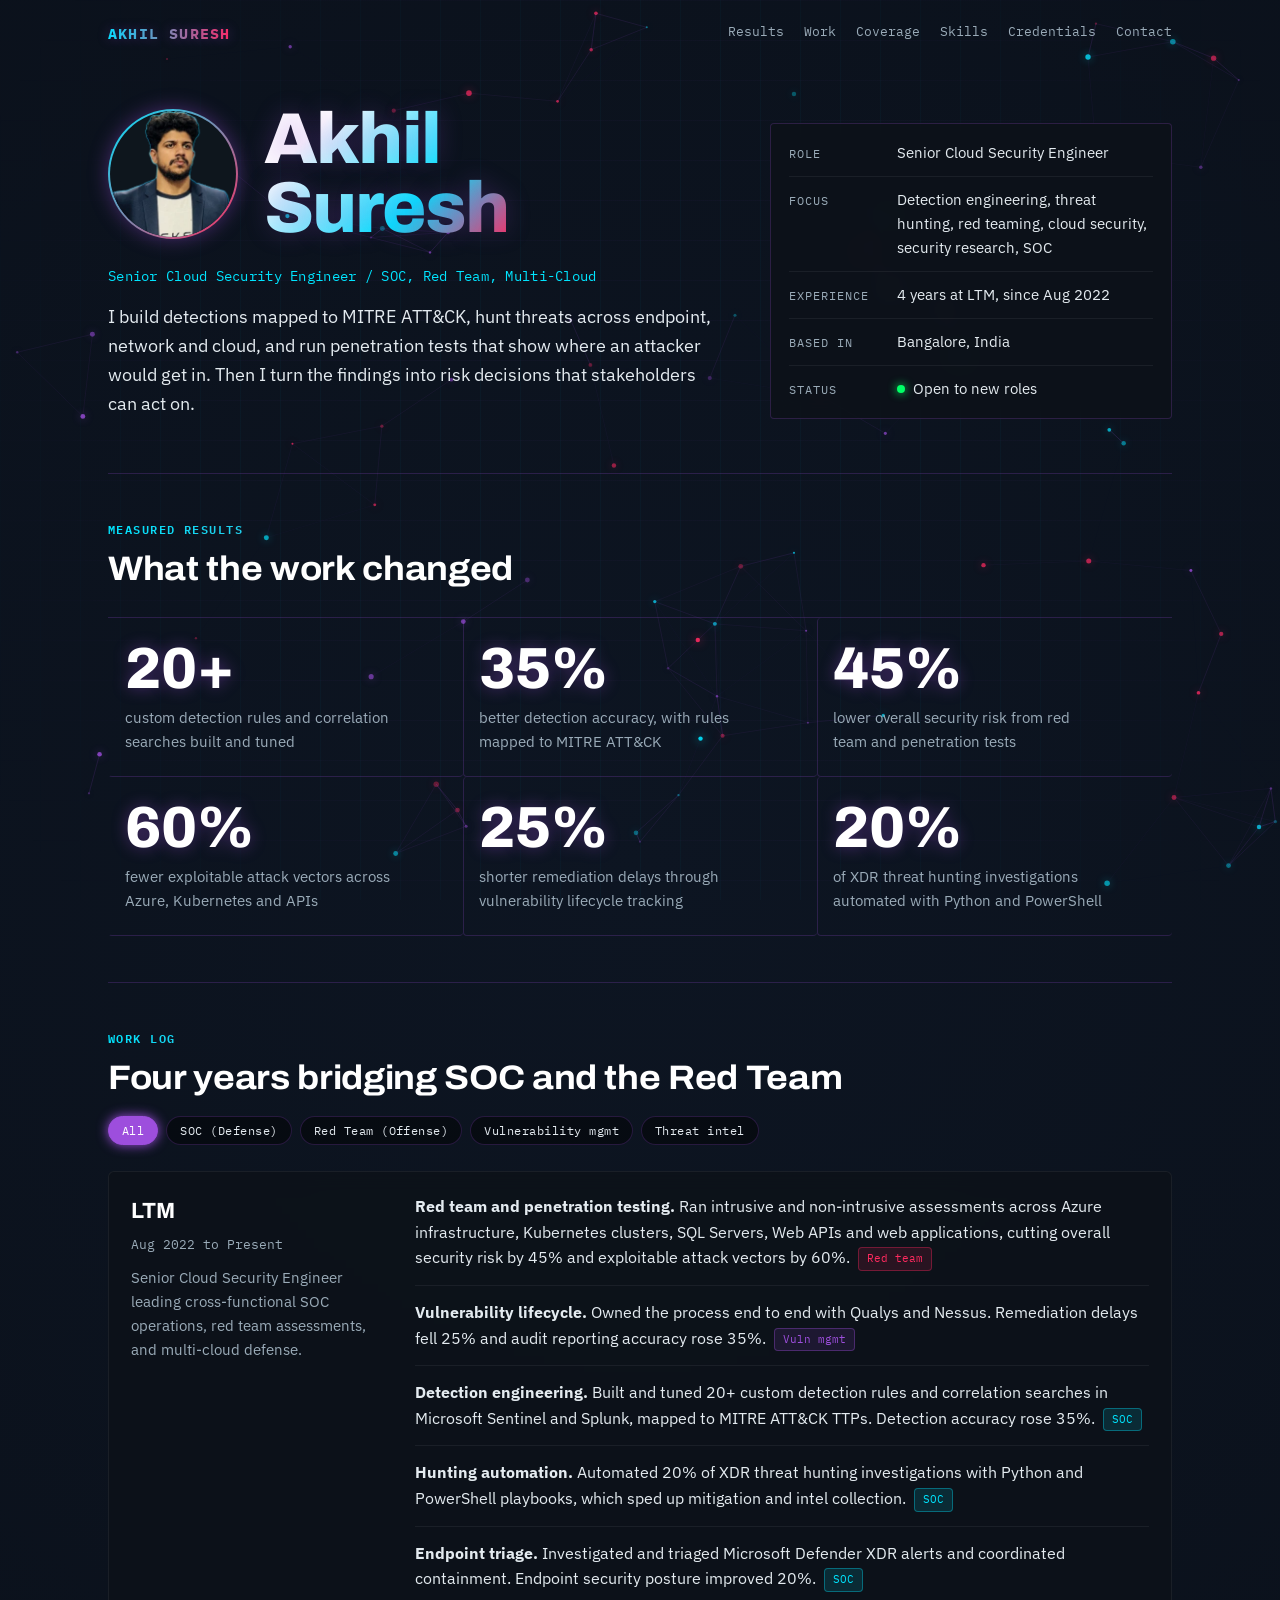
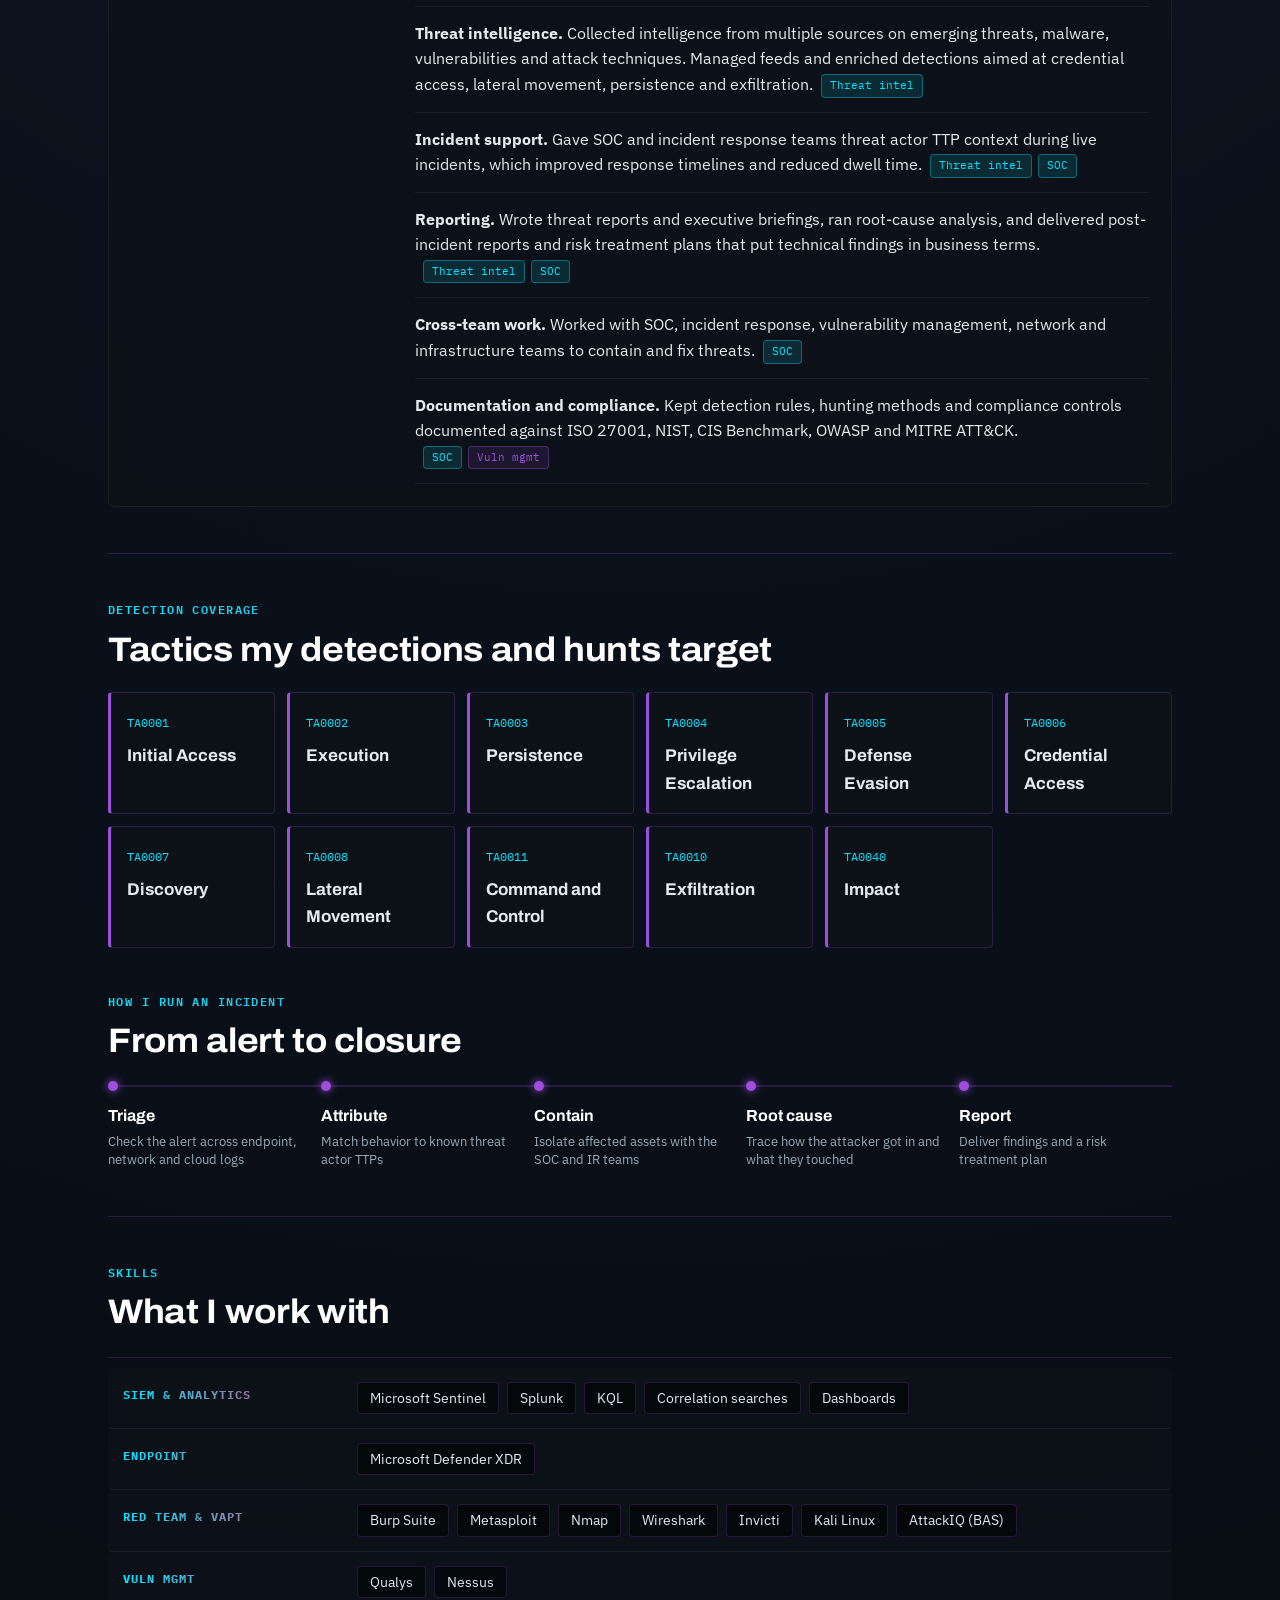
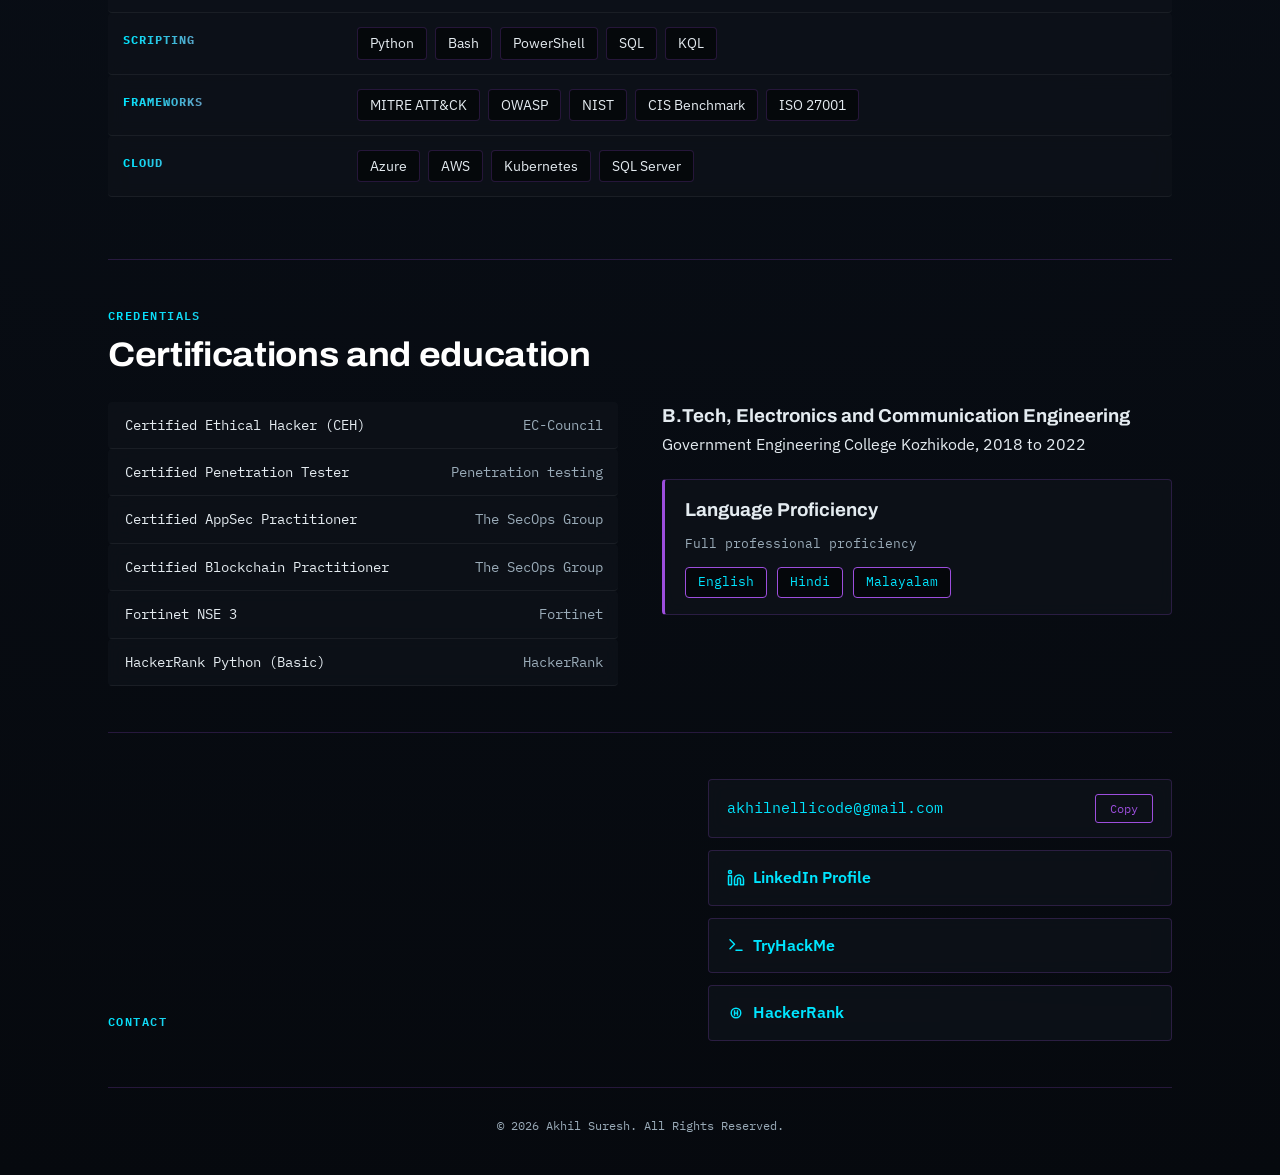
==== commit 51a2d61f: "Add files via upload new feature" ====
--- a/index.html
+++ b/index.html
@@ -1,5 +1,5 @@
 <!doctype html>
-<html>
+<html lang="en">
 <head>
 <meta charset="utf8">
 <meta name="viewport" content="width=device-width,initial-scale=1,viewport-fit=cover">
@@ -9,350 +9,14 @@
 <link rel="preconnect" href="https://fonts.googleapis.com">
 <link rel="preconnect" href="https://fonts.gstatic.com" crossorigin>
 <link rel="stylesheet" href="https://fonts.googleapis.com/css2?family=Archivo:wdth,wght@100..125,400..800&family=IBM+Plex+Sans:wght@400;500;600&family=IBM+Plex+Mono:wght@400;500&display=swap">
-<script type="text/javascript" src="https://gc.kis.v2.scr.kaspersky-labs.com/FD126C42-EBFA-4E12-B309-BB3FDD723AC1/main.js?attr=[base64]" charset="UTF-8"></script><link rel="stylesheet" crossorigin="anonymous" href="https://gc.kis.v2.scr.kaspersky-labs.com/E3E8934C-235A-4B0E-825A-35A08381A191/abn/main.css?attr=[base64]"/><style>
-/* Base cybersec theme overrides - Red/Blue Team Edition */
-:root {
-  --bg: transparent;
-  --surface: rgba(15, 20, 25, 0.85); /* Slightly darker translucent panels */
-  --ink: #e4ebf0;
-  --muted: #9aabb8;
-  
-  /* Dual Theme Colors */
-  --accent-blue: #00e5ff; /* Blue Team (Defense/SOC) */
-  --accent-red: #ff2a5f;  /* Red Team (Offense/Pentest) */
-  --accent-purple: #9d4edd; /* Purple Team (Blend) */
-  
-  --line: rgba(157, 78, 221, 0.2);
-  --accent: var(--accent-blue); /* Fallback */
-  --accent-ink: #0e161d;
-  
-  --f-display: "Archivo", "Helvetica Neue", Arial, sans-serif;
-  --f-body: "IBM Plex Sans", "Segoe UI", Roboto, Arial, sans-serif;
-  --f-mono: "IBM Plex Mono", ui-monospace, "SFMono-Regular", Menlo, Consolas, monospace;
-}
-
-* { box-sizing: border-box; }
-html { scroll-behavior: smooth; }
-
-/* Cybersec background */
-html, body {
-  overflow-x: hidden;
-  max-width: 100%;
-}
-body {
-  margin: 0; padding: 0;
-  position: relative;
-  background-color: #0a0f16;
-  color: var(--ink);
-  font-family: var(--f-body);
-  font-size: 16px;
-  line-height: 1.6;
-  -webkit-font-smoothing: antialiased;
-  -moz-osx-font-smoothing: grayscale;
-}
-body::before {
-  content: "";
-  position: fixed;
-  inset: 0;
-  z-index: -1;
-  background: linear-gradient(rgba(10, 15, 22, 0.9), rgba(20, 10, 15, 0.92)), 
-              url('https://images.unsplash.com/photo-1550751827-4bd374c3f58b?auto=format&fit=crop&w=1280&q=75') center/cover no-repeat;
-  pointer-events: none;
-  transform: translateZ(0);
-  will-change: transform;
-}
-
-/* --- NEW PAGE LOADER ANIMATION --- */
-#page-loader {
-  position: fixed; inset: 0; background: #080c10; z-index: 9999;
-  display: flex; flex-direction: column; align-items: center; justify-content: center;
-  transition: opacity 0.6s ease-out; font-family: var(--f-mono); color: var(--ink);
-}
-.dual-ring {
-  position: relative; width: 80px; height: 80px; margin-bottom: 30px;
-}
-.dual-ring::before, .dual-ring::after {
-  content: ''; position: absolute; inset: 0; border-radius: 50%;
-  border: 4px solid transparent;
-}
-.dual-ring::before {
-  border-top-color: var(--accent-blue); border-left-color: var(--accent-blue);
-  animation: spin-blue 1.5s cubic-bezier(0.68, -0.55, 0.265, 1.55) infinite;
-  box-shadow: 0 0 15px rgba(0, 229, 255, 0.4);
-}
-.dual-ring::after {
-  border-bottom-color: var(--accent-red); border-right-color: var(--accent-red);
-  animation: spin-red 1.5s cubic-bezier(0.68, -0.55, 0.265, 1.55) infinite;
-  box-shadow: 0 0 15px rgba(255, 42, 95, 0.4);
-}
-@keyframes spin-blue { 
-  0% { transform: rotate(0deg) scale(1); } 
-  50% { transform: rotate(180deg) scale(1.1); } 
-  100% { transform: rotate(360deg) scale(1); } 
-}
-@keyframes spin-red { 
-  0% { transform: rotate(360deg) scale(1.1); } 
-  50% { transform: rotate(180deg) scale(1); } 
-  100% { transform: rotate(0deg) scale(1.1); } 
-}
-
-.cyber-progress { 
-  width: 300px; height: 4px; background: rgba(255, 255, 255, 0.1); 
-  border-radius: 2px; overflow: hidden; margin-bottom: 20px; 
-}
-.cyber-progress-bar { 
-  width: 0%; height: 100%; 
-  background: linear-gradient(90deg, var(--accent-blue), var(--accent-purple), var(--accent-red)); 
-  box-shadow: 0 0 10px var(--accent-purple); transition: width 0.1s linear; 
-}
-.loader-text { 
-  font-size: 14px; letter-spacing: 2px; text-transform: uppercase; 
-  display: flex; gap: 10px; align-items: center;
-}
-.loader-text span { font-weight: bold; width: 40px; text-align: right; background: linear-gradient(90deg, var(--accent-blue), var(--accent-red)); -webkit-background-clip: text; color: transparent; }
-
-/* --- NEW SECTION LOAD/NAV THEME --- */
-#nav-loader {
-  position: fixed; top: 0; left: 0; width: 100%; height: 3px;
-  background: linear-gradient(90deg, var(--accent-blue), var(--accent-red)); z-index: 9998;
-  transform: scaleX(0); transform-origin: center;
-  box-shadow: 0 0 15px var(--accent-purple);
-}
-
-/* Glitch animation for section targeting */
-@keyframes section-glitch {
-  0% { transform: translateX(0); opacity: 1; filter: drop-shadow(0 0 0 transparent); }
-  20% { transform: translateX(-4px) skewX(-2deg); opacity: 0.8; filter: drop-shadow(-4px 0 8px var(--accent-red)); }
-  40% { transform: translateX(4px) skewX(2deg); opacity: 0.9; filter: drop-shadow(4px 0 8px var(--accent-blue)); }
-  60% { transform: translateX(-2px) skewX(-1deg); opacity: 0.8; filter: drop-shadow(-2px 0 5px var(--accent-red)); }
-  80% { transform: translateX(2px) skewX(1deg); opacity: 0.9; filter: drop-shadow(2px 0 5px var(--accent-blue)); }
-  100% { transform: translateX(0) skewX(0); opacity: 1; filter: drop-shadow(0 0 0 transparent); }
-}
-.glitch-anim { animation: section-glitch 0.6s ease-out; }
-
-/* Structural Setup */
-a { color: var(--accent-blue); text-underline-offset: 3px; transition: color 0.3s; }
-a:hover { color: var(--accent-red); }
-a:focus-visible, button:focus-visible { outline: 2px solid var(--accent-purple); outline-offset: 3px; border-radius: 2px; }
-
-.wrap {
-  max-width: 1080px; margin-inline: auto;
-  padding-left: max(16px, env(safe-area-inset-left, 0px));
-  padding-right: max(16px, env(safe-area-inset-right, 0px));
-}
-section { 
-  padding-block: 44px; 
-  border-top: 1px solid var(--line); 
-  opacity: 0; 
-  transform: translateY(40px); 
-  transition: opacity 0.8s cubic-bezier(0.16, 1, 0.3, 1), transform 0.8s cubic-bezier(0.16, 1, 0.3, 1); 
-}
-section.visible { 
-  opacity: 1; 
-  transform: translateY(0); 
-}
-section:first-of-type { border-top: 0; }
-
-.eyebrow {
-  font-family: var(--f-mono); font-size: 12px; letter-spacing: 0.12em;
-  text-transform: uppercase; margin: 0 0 10px;
-  background: linear-gradient(90deg, var(--accent-blue), var(--accent-red)); -webkit-background-clip: text; color: transparent;
-  font-weight: 600;
-}
-h1, h2, h3 { font-family: var(--f-display); margin: 0; text-wrap: balance; }
-h2 { font-size: clamp(26px, 4vw, 34px); font-weight: 700; font-stretch: 108%; line-height: 1.15; letter-spacing: -0.01em; color: #fff; }
-p { margin: 0; }
-
-/* top bar */
-.bar { display: flex; flex-wrap: wrap; gap: 12px 24px; justify-content: space-between; align-items: center; padding-block: 20px; }
-.mark { 
-  font-family: var(--f-mono); font-size: 14px; letter-spacing: 0.08em; text-transform: uppercase; font-weight: bold;
-  background: linear-gradient(90deg, var(--accent-blue), var(--accent-red)); -webkit-background-clip: text; color: transparent;
-  text-shadow: 0 0 10px rgba(157, 78, 221, 0.3);
-}
-.bar nav { display: flex; flex-wrap: wrap; gap: 6px 20px; font-family: var(--f-mono); font-size: 13px; }
-.bar nav a { position: relative; color: var(--muted); text-decoration: none; transition: color 0.3s; padding-bottom: 4px; }
-.bar nav a:hover { color: #fff; }
-.bar nav a::after {
-  content: ''; position: absolute; width: 0; height: 2px;
-  bottom: 0; left: 50%; background: linear-gradient(90deg, var(--accent-blue), var(--accent-red));
-  transition: width 0.3s ease, left 0.3s ease;
-}
-.bar nav a:hover::after { width: 100%; left: 0; box-shadow: 0 0 8px var(--accent-purple); }
-
-/* hero */
-.hero { display: grid; grid-template-columns: minmax(0, 1.5fr) minmax(0, 1fr); gap: 40px; align-items: end; padding-block: 36px 52px; }
-.hero-header { display: flex; align-items: center; gap: 24px; margin-bottom: 20px; }
-.hero-photo { 
-  width: 130px; height: 130px; border-radius: 50%; object-fit: cover; 
-  border: 2px solid transparent; 
-  background-image: linear-gradient(#0e161d, #0e161d), linear-gradient(135deg, var(--accent-blue), var(--accent-red));
-  background-origin: border-box; background-clip: content-box, border-box;
-  box-shadow: 0 0 20px rgba(157, 78, 221, 0.4); 
-  transition: transform 0.5s ease, box-shadow 0.5s ease; 
-}
-.hero-photo:hover { transform: scale(1.05) rotate(3deg); box-shadow: 0 0 30px rgba(255, 42, 95, 0.6), 0 0 30px rgba(0, 229, 255, 0.6); }
-h1 { 
-  font-size: clamp(40px, 8vw, 72px); font-weight: 800; line-height: 0.95; letter-spacing: -0.025em; 
-  background: linear-gradient(135deg, #fff 20%, var(--accent-blue) 60%, var(--accent-red) 100%);
-  -webkit-background-clip: text; color: transparent;
-  text-shadow: 0 0 25px rgba(157, 78, 221, 0.2); 
-}
-.role { font-family: var(--f-mono); font-size: 14px; color: var(--accent-blue); margin: 18px 0 16px; letter-spacing: 0.02em; }
-.lede { max-width: 56ch; font-size: 18px; color: var(--ink); }
-.file { margin: 0; border: 1px solid var(--line); background: var(--surface); padding: 6px 18px; backdrop-filter: blur(8px); transition: transform 0.3s, border-color 0.3s; }
-.file:hover { border-color: var(--accent-purple); box-shadow: 0 5px 20px rgba(157, 78, 221, 0.15); transform: translateY(-2px); }
-.file div { display: grid; grid-template-columns: 96px minmax(0, 1fr); gap: 12px; padding: 11px 0; border-bottom: 1px solid rgba(255,255,255,0.05); }
-.file div:last-child { border-bottom: 0; }
-.file dt { font-family: var(--f-mono); font-size: 12px; letter-spacing: 0.08em; text-transform: uppercase; color: var(--muted); padding-top: 3px; }
-.file dd { margin: 0; font-size: 15px; }
-.live { display: inline-flex; align-items: center; gap: 8px; }
-.live::before { content: ""; width: 8px; height: 8px; border-radius: 50%; background: #00ff66; box-shadow: 0 0 8px #00ff66; animation: pulse 2s infinite; }
-@keyframes pulse { 0% { opacity: 1; } 50% { opacity: 0.4; } 100% { opacity: 1; } }
-
-/* Hover animations for structural elements */
-.res, .job, .tac, .tools div, .certs li, .reach div, .lang-box {
-  transition: transform 0.3s ease, border-color 0.3s ease, box-shadow 0.3s ease, background-color 0.3s ease;
-}
-.res:hover, .job:hover, .tac:hover, .tools div:hover, .certs li:hover, .reach div:hover, .lang-box:hover {
-  transform: translateY(-3px);
-  border-color: rgba(157, 78, 221, 0.5);
-  background: rgba(20, 25, 30, 0.95);
-  box-shadow: 0 8px 25px rgba(0, 0, 0, 0.5), 0 0 12px rgba(157, 78, 221, 0.2);
-}
-
-/* results */
-.results { display: grid; grid-template-columns: repeat(3, minmax(0, 1fr)); margin-top: 28px; border-top: 1px solid var(--line); }
-.res { padding: 22px 22px 22px 0; border-bottom: 1px solid var(--line); border-radius: 4px; padding-left: 15px; border-left: 2px solid transparent; }
-.res:nth-child(3n+2), .res:nth-child(3n) { border-left: 1px solid var(--line); }
-.res:hover { border-left-color: var(--accent-blue); }
-.res:nth-child(even):hover { border-left-color: var(--accent-red); }
-.res b { display: block; font-family: var(--f-display); font-weight: 800; font-size: clamp(40px, 6vw, 60px); line-height: 1; color: #fff; text-shadow: 0 0 15px rgba(157, 78, 221, 0.4); }
-.res span { display: block; margin-top: 8px; color: var(--muted); font-size: 15px; max-width: 30ch; }
-
-/* work log */
-.head-row { display: flex; flex-wrap: wrap; gap: 18px 32px; justify-content: space-between; align-items: end; }
-.job { margin-top: 26px; display: grid; grid-template-columns: minmax(0, 240px) minmax(0, 1fr); gap: 28px 44px; padding: 20px; border-radius: 6px; border: 1px solid rgba(255,255,255,0.05); background: var(--surface); }
-.job h3 { font-size: 22px; font-weight: 700; color: #fff; }
-.job .when { font-family: var(--f-mono); font-size: 13px; color: var(--muted); margin-top: 6px; }
-.job .what { color: var(--muted); font-size: 15px; margin-top: 10px; }
-.chips { display: flex; flex-wrap: wrap; gap: 8px; }
-.chip { font-family: var(--f-mono); font-size: 12px; letter-spacing: 0.04em; padding: 6px 12px; border: 1px solid var(--line); background: rgba(0,0,0,0.4); color: var(--ink); border-radius: 999px; cursor: pointer; transition: all 0.3s; }
-.chip:hover { border-color: var(--accent-purple); box-shadow: 0 0 8px rgba(157, 78, 221, 0.3); }
-/* Custom Active Chip Colors */
-.chip[data-filter="all"][aria-pressed="true"] { background: var(--accent-purple); border-color: var(--accent-purple); color: #fff; box-shadow: 0 0 10px var(--accent-purple); }
-.chip[data-filter="soc"][aria-pressed="true"] { background: var(--accent-blue); border-color: var(--accent-blue); color: #000; box-shadow: 0 0 10px var(--accent-blue); }
-.chip[data-filter="red"][aria-pressed="true"] { background: var(--accent-red); border-color: var(--accent-red); color: #fff; box-shadow: 0 0 10px var(--accent-red); }
-.chip[data-filter="vuln"][aria-pressed="true"] { background: var(--accent-purple); border-color: var(--accent-purple); color: #fff; box-shadow: 0 0 10px var(--accent-purple); }
-.chip[data-filter="cti"][aria-pressed="true"] { background: #ffaa00; border-color: #ffaa00; color: #000; box-shadow: 0 0 10px #ffaa00; }
-
-.log { list-style: none; margin: 0; padding: 0; min-width: 0; }
-.log li { padding: 14px 0; border-bottom: 1px solid rgba(255,255,255,0.05); transition: color 0.2s; }
-.log li:hover { color: #fff; }
-.log li:first-child { padding-top: 0; }
-.tags { display: inline-flex; gap: 6px; margin-left: 6px; vertical-align: 1px; }
-
-/* Red / Blue Tag Styling */
-.tag-red { font-style: normal; font-family: var(--f-mono); font-size: 11px; color: var(--accent-red); background: rgba(255, 42, 95, 0.1); padding: 2px 8px; border-radius: 4px; border: 1px solid rgba(255, 42, 95, 0.3); }
-.tag-blue { font-style: normal; font-family: var(--f-mono); font-size: 11px; color: var(--accent-blue); background: rgba(0, 229, 255, 0.1); padding: 2px 8px; border-radius: 4px; border: 1px solid rgba(0, 229, 255, 0.3); }
-.tag-purple { font-style: normal; font-family: var(--f-mono); font-size: 11px; color: var(--accent-purple); background: rgba(157, 78, 221, 0.1); padding: 2px 8px; border-radius: 4px; border: 1px solid rgba(157, 78, 221, 0.3); }
-
-/* ATT&CK strip + flow */
-.two { display: grid; grid-template-columns: minmax(0, 1fr); gap: 44px; }
-.tactics { display: grid; grid-template-columns: repeat(auto-fill, minmax(165px, 1fr)); margin-top: 22px; gap: 12px; }
-.tac { padding: 16px; border: 1px solid var(--line); background: var(--surface); border-left: 3px solid var(--accent-purple); border-radius: 4px; cursor: default; }
-.tac:hover { border-left-color: var(--accent-red); }
-.tac code { font-family: var(--f-mono); font-size: 12px; color: var(--accent-blue); }
-.tac:hover code { color: var(--accent-red); }
-.tac strong { display: block; margin-top: 8px; font-family: var(--f-display); font-size: 17px; }
-
-.flow { list-style: none; margin: 24px 0 0; padding: 0; display: grid; grid-template-columns: repeat(5, minmax(0, 1fr)); gap: 0; }
-.flow li { position: relative; padding: 16px 14px 0 0; border-top: 2px solid var(--line); transition: transform 0.3s; }
-.flow li:hover { transform: translateY(-3px); border-top-color: var(--accent-blue); }
-.flow li:nth-child(even):hover { border-top-color: var(--accent-red); }
-.flow li::before { content: ""; position: absolute; top: -6px; left: 0; width: 10px; height: 10px; background: var(--accent-purple); border-radius: 50%; box-shadow: 0 0 8px var(--accent-purple); transition: transform 0.3s, box-shadow 0.3s, background 0.3s; }
-.flow li:hover::before { transform: scale(1.5); background: var(--accent-blue); box-shadow: 0 0 15px var(--accent-blue); }
-.flow li:nth-child(even):hover::before { background: var(--accent-red); box-shadow: 0 0 15px var(--accent-red); }
-
-/* toolbox & cols */
-.tools { margin-top: 24px; border-top: 1px solid var(--line); padding-top: 10px; }
-.tools div { display: grid; grid-template-columns: 210px minmax(0, 1fr); gap: 8px 24px; padding: 14px 15px; border-bottom: 1px solid rgba(255,255,255,0.05); border-radius: 4px; background: var(--surface); }
-.tools dt { font-family: var(--f-mono); font-size: 12px; padding-top: 3px; letter-spacing: 1px; background: linear-gradient(90deg, var(--accent-blue), var(--accent-red)); -webkit-background-clip: text; color: transparent; font-weight: bold;}
-.tools dd { margin: 0; display: flex; flex-wrap: wrap; gap: 8px; }
-.tools dd span { font-size: 14px; padding: 4px 12px; background: rgba(0,0,0,0.5); border: 1px solid var(--line); border-radius: 4px; transition: border-color 0.2s, background 0.2s, transform 0.2s; color: var(--ink); }
-.tools div:hover dd span { border-color: rgba(157, 78, 221, 0.4); }
-.tools dd span:hover { background: rgba(157, 78, 221, 0.2); border-color: var(--accent-purple); transform: translateY(-2px); color: #fff; }
-
-.cols { display: grid; grid-template-columns: repeat(2, minmax(0, 1fr)); gap: 28px 44px; margin-top: 26px; }
-.certs { list-style: none; margin: 0; padding: 0; }
-.certs li { padding: 12px 15px; border-bottom: 1px solid rgba(255,255,255,0.05); display: flex; justify-content: space-between; border-radius: 4px; background: var(--surface); border-left: 2px solid transparent;}
-.certs li:hover { border-left-color: var(--accent-blue); }
-.certs li:nth-child(even):hover { border-left-color: var(--accent-red); }
-.certs li span { color: var(--muted); font-size: 14px; font-family: var(--f-mono); }
-.certs li span:first-child { color: var(--ink); }
-
-/* languages */
-.lang-box { padding: 16px 20px; border: 1px solid var(--line); background: var(--surface); border-radius: 4px; margin-top: 22px; border-left: 3px solid var(--accent-purple); }
-.lang-box:hover { border-left-color: var(--accent-red); }
-.lang-box h3 { margin-bottom: 8px; }
-.lang-box .when { font-family: var(--f-mono); font-size: 13px; color: var(--muted); margin-bottom: 12px; }
-.lang-tags { display: flex; flex-wrap: wrap; gap: 10px; }
-.lang-tags span { font-family: var(--f-mono); font-size: 13px; padding: 4px 12px; background: rgba(0,0,0,0.5); border: 1px solid var(--accent-purple); color: var(--accent-blue); border-radius: 4px; transition: transform 0.2s, border-color 0.2s, color 0.2s; }
-.lang-box:hover .lang-tags span { border-color: var(--accent-red); color: var(--accent-red); transform: translateY(-2px); }
-
-/* contact */
-.contact { display: grid; grid-template-columns: minmax(0, 1.2fr) minmax(0, 1fr); gap: 32px 44px; align-items: end; }
-.reach { display: grid; gap: 12px; }
-.reach div { display: flex; flex-wrap: wrap; align-items: center; gap: 8px 12px; padding: 14px 18px; border: 1px solid var(--line); background: var(--surface); border-radius: 4px; }
-.reach code { font-family: var(--f-mono); font-size: 15px; color: var(--accent-blue); }
-
-.reach div:hover code { color: var(--accent-red); }
-.reach a { display: inline-flex; align-items: center; gap: 8px; font-weight: 600; text-decoration: none; }
-.reach a:hover { color: var(--accent-red); }
-.reach svg { width: 18px; height: 18px; transition: 0.3s; }
-.reach div:hover svg { color: var(--accent-red); fill: var(--accent-red); }
-
-.reach button { margin-left: auto; font-family: var(--f-mono); font-size: 12px; padding: 6px 14px; border: 1px solid var(--accent-purple); background: transparent; color: var(--accent-purple); cursor: pointer; transition: 0.3s; border-radius: 3px;}
-.reach button:hover { background: var(--accent-purple); color: #fff; box-shadow: 0 0 10px var(--accent-purple); }
-footer { padding-block: 28px 40px; border-top: 1px solid var(--line); font-family: var(--f-mono); font-size: 12px; color: var(--muted); text-align: center; }
-
-@media (max-width: 860px) {
-  .hero, .contact, .job, .cols { grid-template-columns: minmax(0, 1fr); }
-  .results { grid-template-columns: repeat(2, minmax(0, 1fr)); }
-  .res:nth-child(even) { border-left: 1px solid var(--line); }
-  .res:nth-child(odd) { border-left: 2px solid transparent; }
-  .flow { grid-template-columns: repeat(2, minmax(0, 1fr)); gap: 24px 16px; }
-  .tools div { grid-template-columns: 160px minmax(0, 1fr); gap: 8px 16px; }
-}
-
-@media (max-width: 640px) {
-  .bar { padding-block: 14px; gap: 10px 14px; justify-content: center; text-align: center; }
-  .bar nav { justify-content: center; gap: 8px 14px; }
-  .hero-header { flex-direction: column; text-align: center; gap: 16px; }
-  .hero-photo { width: 110px; height: 110px; margin: 0 auto; }
-  .hero { padding-block: 20px 36px; gap: 28px; }
-  .tools div { grid-template-columns: 1fr; gap: 6px; padding: 12px; }
-  .tools dt { margin-bottom: 4px; }
-  .file div { grid-template-columns: 80px minmax(0, 1fr); gap: 8px; }
-  .file dd { word-break: break-word; }
-  .certs li { flex-direction: column; gap: 4px; }
-  .reach div { justify-content: space-between; }
-  .reach button { margin-left: 0; width: 100%; margin-top: 6px; }
-}
-
-@media (max-width: 480px) {
-  .results { grid-template-columns: minmax(0, 1fr); }
-  .res { border-left: 2px solid transparent !important; padding-left: 12px; padding-right: 0; }
-  .flow { grid-template-columns: minmax(0, 1fr); gap: 20px; }
-  .chips { gap: 6px; }
-  .chip { padding: 5px 10px; font-size: 11px; }
-  h1 { font-size: clamp(32px, 9vw, 44px); }
-  .lede { font-size: 16px; }
-  .wrap { padding-left: max(14px, env(safe-area-inset-left, 0px)); padding-right: max(14px, env(safe-area-inset-right, 0px)); }
-}
-</style>
+<!-- External Cybersec Dual Theme Stylesheet -->
+<link rel="stylesheet" href="style.css">
 </head>
 <body>
+
+<!-- Live Cyber Matrix Interactive Background -->
+<canvas id="cyber-canvas"></canvas>
+<div class="cyber-grid-overlay"></div>
 
 <!-- Realistic Loading Animation with Dual Rings -->
 <div id="page-loader">
@@ -559,50 +223,208 @@
   <footer>© 2026 Akhil Suresh. All Rights Reserved.</footer>
 </div>
 
+<!-- Scroll to Top Button for Mobile -->
+<button type="button" id="scroll-to-top" aria-label="Scroll back to top">
+  <svg viewBox="0 0 24 24" fill="none" stroke="currentColor" stroke-width="2.5" stroke-linecap="round" stroke-linejoin="round" aria-hidden="true">
+    <polyline points="18 15 12 9 6 15"></polyline>
+  </svg>
+</button>
+
 <script>
-// --- Initial Loader with Smooth High-Performance Progress & Failsafe ---
+// --- Initial Loader with Instant Step & Failsafe ---
 (function() {
-  let pct = 0;
-  let finished = false;
-  const pctEl = document.getElementById('loading-pct');
-  const barEl = document.querySelector('.cyber-progress-bar');
-  const loader = document.getElementById('page-loader');
-
-  function finishLoader() {
+  var pct = 0;
+  var finished = false;
+  var pctEl = document.getElementById('loading-pct');
+  var barEl = document.querySelector('.cyber-progress-bar');
+  var loader = document.getElementById('page-loader');
+
+  function dismiss() {
     if (finished) return;
     finished = true;
-    clearInterval(int);
+    if (int) clearInterval(int);
     if (pctEl) pctEl.innerText = '100%';
     if (barEl) barEl.style.width = '100%';
-    setTimeout(() => {
-      if (loader) {
-        loader.style.opacity = '0';
-        setTimeout(() => {
-          loader.style.display = 'none';
-          if (loader.parentNode) loader.parentNode.removeChild(loader);
-        }, 400);
-      }
-    }, 200);
-  }
-
-  const int = setInterval(() => {
-    pct += Math.floor(Math.random() * 8) + 6;
+    if (loader) {
+      loader.style.opacity = '0';
+      loader.style.pointerEvents = 'none';
+      setTimeout(function() {
+        if (loader && loader.parentNode) loader.parentNode.removeChild(loader);
+      }, 350);
+    }
+  }
+
+  var int = setInterval(function() {
+    pct += 25;
     if (pct >= 100) {
-      finishLoader();
+      dismiss();
     } else {
       if (pctEl) pctEl.innerText = pct + '%';
       if (barEl) barEl.style.width = pct + '%';
     }
-  }, 25);
-
-  // Failsafe triggers: complete event, load event, or maximum timeout fallback
-  if (document.readyState === 'complete') {
-    setTimeout(finishLoader, 300);
-  } else {
-    window.addEventListener('load', () => setTimeout(finishLoader, 250));
-  }
-  // Absolute fallback: page loader will ALWAYS dismiss after 1.2s even if offline/slow
-  setTimeout(finishLoader, 1200);
+  }, 20);
+
+  window.addEventListener('touchstart', dismiss, { passive: true, once: true });
+  window.addEventListener('DOMContentLoaded', function() { setTimeout(dismiss, 120); });
+  if (document.readyState === 'complete' || document.readyState === 'interactive') {
+    setTimeout(dismiss, 80);
+  }
+  setTimeout(dismiss, 450);
+})();
+
+// --- Live Cybersecurity Dynamic Canvas (Blue/Red Nodes, Data Packets, Mesh) ---
+(function() {
+  const canvas = document.getElementById('cyber-canvas');
+  if (!canvas) return;
+  const ctx = canvas.getContext('2d');
+  let width, height;
+  let particles = [];
+  let packets = [];
+  let mouse = { x: -1000, y: -1000, maxDist: 150 };
+
+  function resize() {
+    width = canvas.width = window.innerWidth;
+    height = canvas.height = window.innerHeight;
+  }
+  window.addEventListener('resize', resize);
+  resize();
+
+  window.addEventListener('mousemove', (e) => {
+    mouse.x = e.clientX;
+    mouse.y = e.clientY;
+  });
+  window.addEventListener('mouseleave', () => {
+    mouse.x = -1000;
+    mouse.y = -1000;
+  });
+
+  // Dual Team colors
+  const colors = [
+    'rgba(0, 229, 255, ',   // Blue Team (SOC / Defense)
+    'rgba(255, 42, 95, ',   // Red Team (Offense / Threat)
+    'rgba(157, 78, 221, '   // Purple Team (Blend)
+  ];
+
+  // Adjust particle count for optimal mobile battery & 60fps performance
+  const count = window.innerWidth < 640 ? 40 : 80;
+
+  class Particle {
+    constructor() {
+      this.x = Math.random() * width;
+      this.y = Math.random() * height;
+      this.vx = (Math.random() - 0.5) * 0.75;
+      this.vy = (Math.random() - 0.5) * 0.75;
+      this.radius = Math.random() * 1.8 + 1;
+      this.colorBase = colors[Math.floor(Math.random() * colors.length)];
+      this.alpha = Math.random() * 0.5 + 0.3;
+    }
+    update() {
+      this.x += this.vx;
+      this.y += this.vy;
+
+      if (this.x < 0) this.x = width;
+      if (this.x > width) this.x = 0;
+      if (this.y < 0) this.y = height;
+      if (this.y > height) this.y = 0;
+
+      // Mouse interactive repulse / pull
+      const dx = mouse.x - this.x;
+      const dy = mouse.y - this.y;
+      const dist = Math.hypot(dx, dy);
+      if (dist < mouse.maxDist) {
+        const force = (mouse.maxDist - dist) / mouse.maxDist;
+        this.x -= (dx / dist) * force * 1.5;
+        this.y -= (dy / dist) * force * 1.5;
+      }
+    }
+    draw() {
+      ctx.beginPath();
+      ctx.arc(this.x, this.y, this.radius, 0, Math.PI * 2);
+      ctx.fillStyle = this.colorBase + this.alpha + ')';
+      ctx.shadowBlur = 8;
+      ctx.shadowColor = this.colorBase + '0.6)';
+      ctx.fill();
+      ctx.shadowBlur = 0;
+    }
+  }
+
+  // Network packet flow simulation along active vectors
+  class Packet {
+    constructor(p1, p2) {
+      this.p1 = p1;
+      this.p2 = p2;
+      this.progress = 0;
+      this.speed = Math.random() * 0.015 + 0.008;
+      this.color = Math.random() > 0.5 ? 'rgba(0, 229, 255, 0.9)' : 'rgba(255, 42, 95, 0.9)';
+    }
+    update() {
+      this.progress += this.speed;
+      return this.progress <= 1;
+    }
+    draw() {
+      const curX = this.p1.x + (this.p2.x - this.p1.x) * this.progress;
+      const curY = this.p1.y + (this.p2.y - this.p1.y) * this.progress;
+      ctx.beginPath();
+      ctx.arc(curX, curY, 2.2, 0, Math.PI * 2);
+      ctx.fillStyle = this.color;
+      ctx.shadowBlur = 10;
+      ctx.shadowColor = this.color;
+      ctx.fill();
+      ctx.shadowBlur = 0;
+    }
+  }
+
+  for (let i = 0; i < count; i++) {
+    particles.push(new Particle());
+  }
+
+  let lastFrameTime = 0;
+  function animate(time) {
+    ctx.clearRect(0, 0, width, height);
+
+    // Update & draw particles
+    for (let i = 0; i < particles.length; i++) {
+      particles[i].update();
+      particles[i].draw();
+    }
+
+    // Connect mesh vectors
+    const maxLinkDist = window.innerWidth < 640 ? 95 : 130;
+    for (let i = 0; i < particles.length; i++) {
+      for (let j = i + 1; j < particles.length; j++) {
+        const dx = particles[i].x - particles[j].x;
+        const dy = particles[i].y - particles[j].y;
+        const dist = Math.hypot(dx, dy);
+
+        if (dist < maxLinkDist) {
+          const alpha = (1 - dist / maxLinkDist) * 0.22;
+          ctx.beginPath();
+          ctx.moveTo(particles[i].x, particles[i].y);
+          ctx.lineTo(particles[j].x, particles[j].y);
+          ctx.strokeStyle = `rgba(157, 78, 221, ${alpha})`;
+          ctx.lineWidth = 0.9;
+          ctx.stroke();
+
+          // Spawn occasional cyber data packet transfer between nodes
+          if (Math.random() < 0.00035 && packets.length < 12) {
+            packets.push(new Packet(particles[i], particles[j]));
+          }
+        }
+      }
+    }
+
+    // Update and draw live data packets
+    for (let i = packets.length - 1; i >= 0; i--) {
+      if (packets[i].update()) {
+        packets[i].draw();
+      } else {
+        packets.splice(i, 1);
+      }
+    }
+
+    requestAnimationFrame(animate);
+  }
+  requestAnimationFrame(animate);
 })();
 
 // --- Enhanced Glitch Scan Navigation Effect ---
@@ -612,7 +434,6 @@
     if (targetId && targetId.startsWith('#')) {
       const navLoader = document.getElementById('nav-loader');
       
-      // Animate top dual scan line (expanding outward from center)
       navLoader.style.transition = 'none';
       navLoader.style.transform = 'scaleX(0)';
       setTimeout(() => {
@@ -627,19 +448,17 @@
         }, 500);
       }, 50);
 
-      // Flash section content with red/blue glitch effect
       const targetSec = document.querySelector(targetId);
       if(targetSec) {
-        // Remove class if it exists to re-trigger animation
         targetSec.classList.remove('glitch-anim');
-        void targetSec.offsetWidth; // Trigger reflow
+        void targetSec.offsetWidth;
         targetSec.classList.add('glitch-anim');
       }
     }
   });
 });
 
-// --- Filtering & Copy Email logic ---
+// --- Filtering & Copy Email logic & Scroll to Top ---
 (function () {
   var chips = document.querySelectorAll('.chip');
   var items = document.querySelectorAll('#log li');
@@ -654,7 +473,6 @@
     });
   });
 
-  
   // Section Scroll Animation
   var sectionObserver = new IntersectionObserver(function(entries, observer) {
     entries.forEach(function(entry) {
@@ -688,8 +506,29 @@
       try { navigator.clipboard.writeText(code.textContent).then(done, select); } catch (e) { select(); }
     });
   }
+
+  // --- Mobile Scroll-to-Top Logic ---
+  var scrollTopBtn = document.getElementById('scroll-to-top');
+  if (scrollTopBtn) {
+    var checkScroll = function() {
+      if (window.scrollY > 280) {
+        scrollTopBtn.classList.add('show');
+      } else {
+        scrollTopBtn.classList.remove('show');
+      }
+    };
+
+    window.addEventListener('scroll', checkScroll, { passive: true });
+
+    scrollTopBtn.addEventListener('click', function() {
+      window.scrollTo({
+        top: 0,
+        behavior: 'smooth'
+      });
+    });
+  }
 })();
 </script>
 
 </body>
-</html>
+</html>
--- a/style.css
+++ b/style.css
@@ -0,0 +1,1234 @@
+/* ==========================================================================
+   Akhil Suresh - Cloud Security Engineer Portfolio Theme
+   Theme: Dual Cyber Threat Edition (Red Team Offense / Blue Team Defense)
+   ========================================================================== */
+
+/* --------------------------------------------------------------------------
+   1. Theme Variables & Reset
+   -------------------------------------------------------------------------- */
+:root {
+  --bg: #080c12;
+  --bg-gradient: radial-gradient(circle at 50% 20%, #0d1522 0%, #06090e 100%);
+  --surface: rgba(13, 18, 25, 0.85);
+  --surface-hover: rgba(20, 28, 38, 0.95);
+  --surface-solid: #0d1219;
+  
+  --ink: #e4ebf0;
+  --muted: #9aabb8;
+  --faint: rgba(228, 235, 240, 0.08);
+
+  /* Dual Cybersecurity Palette */
+  --accent-blue: #00e5ff;   /* Blue Team: Defense, Monitoring, SOC */
+  --accent-blue-glow: rgba(0, 229, 255, 0.35);
+  --accent-red: #ff2a5f;    /* Red Team: Attack Vectors, VAPT, Exploitation */
+  --accent-red-glow: rgba(255, 42, 95, 0.35);
+  --accent-purple: #9d4edd; /* Purple Team / Hybrid SecOps Blend */
+  --accent-purple-glow: rgba(157, 78, 221, 0.35);
+  --accent-gold: #ffaa00;   /* Threat Intelligence / CTI */
+
+  --line: rgba(157, 78, 221, 0.22);
+  --line-light: rgba(255, 255, 255, 0.06);
+
+  /* Typography */
+  --f-display: "Archivo", -apple-system, BlinkMacSystemFont, "Segoe UI", Roboto, sans-serif;
+  --f-body: "IBM Plex Sans", -apple-system, BlinkMacSystemFont, "Segoe UI", Roboto, sans-serif;
+  --f-mono: "IBM Plex Mono", ui-monospace, SFMono-Regular, Menlo, Monaco, Consolas, monospace;
+
+  /* Transitions */
+  --ease-smooth: cubic-bezier(0.16, 1, 0.3, 1);
+  --trans-fast: 0.2s ease;
+  --trans-base: 0.3s ease;
+}
+
+*, *::before, *::after {
+  box-sizing: border-box;
+}
+
+html {
+  scroll-behavior: smooth;
+  font-size: 16px;
+  overflow-x: hidden;
+  max-width: 100%;
+}
+
+body {
+  margin: 0;
+  padding: 0;
+  min-height: 100vh;
+  position: relative;
+  background-color: var(--bg);
+  background-image: var(--bg-gradient);
+  color: var(--ink);
+  font-family: var(--f-body);
+  line-height: 1.6;
+  overflow-x: hidden;
+  max-width: 100%;
+  -webkit-font-smoothing: antialiased;
+  -moz-osx-font-smoothing: grayscale;
+}
+
+/* --------------------------------------------------------------------------
+   2. Live Cybersecurity Dynamic Canvas & Grid Matrix
+   -------------------------------------------------------------------------- */
+#cyber-canvas {
+  position: fixed;
+  inset: 0;
+  width: 100vw;
+  height: 100vh;
+  z-index: -2;
+  pointer-events: none;
+  background: transparent;
+  display: block;
+}
+
+/* Digital Grid Matrix Overlay */
+.cyber-grid-overlay {
+  position: fixed;
+  inset: 0;
+  width: 100%;
+  height: 100%;
+  z-index: -1;
+  pointer-events: none;
+  background-image: 
+    linear-gradient(to right, rgba(0, 229, 255, 0.03) 1px, transparent 1px),
+    linear-gradient(to bottom, rgba(157, 78, 221, 0.03) 1px, transparent 1px);
+  background-size: 40px 40px;
+  mask-image: radial-gradient(circle at 50% 50%, black 50%, transparent 95%);
+  -webkit-mask-image: radial-gradient(circle at 50% 50%, black 50%, transparent 95%);
+}
+
+/* --------------------------------------------------------------------------
+   3. Loading Screen & Real-time Progress Bar
+   -------------------------------------------------------------------------- */
+#page-loader {
+  position: fixed;
+  inset: 0;
+  background: #06090e;
+  z-index: 99999;
+  display: flex;
+  flex-direction: column;
+  align-items: center;
+  justify-content: center;
+  transition: opacity 0.5s var(--ease-smooth), visibility 0.5s;
+  font-family: var(--f-mono);
+  color: var(--ink);
+}
+
+.dual-ring {
+  position: relative;
+  width: 76px;
+  height: 76px;
+  margin-bottom: 26px;
+}
+
+.dual-ring::before,
+.dual-ring::after {
+  content: '';
+  position: absolute;
+  inset: 0;
+  border-radius: 50%;
+  border: 3.5px solid transparent;
+}
+
+.dual-ring::before {
+  border-top-color: var(--accent-blue);
+  border-left-color: var(--accent-blue);
+  animation: spin-blue 1.35s cubic-bezier(0.68, -0.55, 0.265, 1.55) infinite;
+  box-shadow: 0 0 16px var(--accent-blue-glow);
+}
+
+.dual-ring::after {
+  border-bottom-color: var(--accent-red);
+  border-right-color: var(--accent-red);
+  animation: spin-red 1.35s cubic-bezier(0.68, -0.55, 0.265, 1.55) infinite;
+  box-shadow: 0 0 16px var(--accent-red-glow);
+}
+
+@keyframes spin-blue {
+  0%   { transform: rotate(0deg) scale(1); }
+  50%  { transform: rotate(180deg) scale(1.08); }
+  100% { transform: rotate(360deg) scale(1); }
+}
+
+@keyframes spin-red {
+  0%   { transform: rotate(360deg) scale(1.08); }
+  50%  { transform: rotate(180deg) scale(1); }
+  100% { transform: rotate(0deg) scale(1.08); }
+}
+
+.cyber-progress {
+  width: min(320px, 80vw);
+  height: 4px;
+  background: rgba(255, 255, 255, 0.08);
+  border-radius: 2px;
+  overflow: hidden;
+  margin-bottom: 18px;
+  border: 1px solid rgba(255, 255, 255, 0.05);
+}
+
+.cyber-progress-bar {
+  width: 0%;
+  height: 100%;
+  background: linear-gradient(90deg, var(--accent-blue), var(--accent-purple), var(--accent-red));
+  box-shadow: 0 0 12px var(--accent-purple);
+  transition: width 0.05s linear;
+}
+
+.loader-text {
+  font-size: 13px;
+  letter-spacing: 2px;
+  text-transform: uppercase;
+  display: flex;
+  gap: 10px;
+  align-items: center;
+}
+
+.loader-text span {
+  font-weight: 700;
+  width: 44px;
+  text-align: right;
+  background: linear-gradient(90deg, var(--accent-blue), var(--accent-red));
+  -webkit-background-clip: text;
+  background-clip: text;
+  color: transparent;
+}
+
+/* --------------------------------------------------------------------------
+   4. Top Cyber Scan Navigation Bar
+   -------------------------------------------------------------------------- */
+#nav-loader {
+  position: fixed;
+  top: 0;
+  left: 0;
+  width: 100%;
+  height: 3px;
+  background: linear-gradient(90deg, var(--accent-blue), var(--accent-purple), var(--accent-red));
+  z-index: 9998;
+  transform: scaleX(0);
+  transform-origin: center;
+  box-shadow: 0 0 15px var(--accent-purple);
+  pointer-events: none;
+}
+
+/* --------------------------------------------------------------------------
+   5. General Structure & Typography
+   -------------------------------------------------------------------------- */
+.wrap {
+  max-width: 1100px;
+  margin-inline: auto;
+  padding-left: max(18px, env(safe-area-inset-left, 0px));
+  padding-right: max(18px, env(safe-area-inset-right, 0px));
+}
+
+a {
+  color: var(--accent-blue);
+  text-decoration: none;
+  text-underline-offset: 3px;
+  transition: color var(--trans-base);
+}
+
+a:hover {
+  color: var(--accent-red);
+}
+
+a:focus-visible,
+button:focus-visible {
+  outline: 2px solid var(--accent-purple);
+  outline-offset: 3px;
+  border-radius: 2px;
+}
+
+section {
+  padding-block: 46px;
+  border-top: 1px solid var(--line);
+  opacity: 0;
+  transform: translateY(32px);
+  transition: opacity 0.75s var(--ease-smooth), transform 0.75s var(--ease-smooth);
+}
+
+section.visible {
+  opacity: 1;
+  transform: translateY(0);
+}
+
+section:first-of-type {
+  border-top: none;
+}
+
+.eyebrow {
+  font-family: var(--f-mono);
+  font-size: 12px;
+  letter-spacing: 0.12em;
+  text-transform: uppercase;
+  margin: 0 0 10px;
+  background: linear-gradient(90deg, var(--accent-blue), var(--accent-red));
+  -webkit-background-clip: text;
+  background-clip: text;
+  color: transparent;
+  font-weight: 600;
+}
+
+h1, h2, h3 {
+  font-family: var(--f-display);
+  margin: 0;
+  text-wrap: balance;
+}
+
+h2 {
+  font-size: clamp(25px, 4vw, 34px);
+  font-weight: 700;
+  font-stretch: 108%;
+  line-height: 1.18;
+  letter-spacing: -0.01em;
+  color: #fff;
+}
+
+p {
+  margin: 0;
+}
+
+/* --------------------------------------------------------------------------
+   6. Header & Navigation
+   -------------------------------------------------------------------------- */
+.bar {
+  display: flex;
+  flex-wrap: wrap;
+  gap: 12px 24px;
+  justify-content: space-between;
+  align-items: center;
+  padding-block: 22px;
+}
+
+.mark {
+  font-family: var(--f-mono);
+  font-size: 15px;
+  letter-spacing: 0.08em;
+  text-transform: uppercase;
+  font-weight: 700;
+  background: linear-gradient(90deg, var(--accent-blue), var(--accent-red));
+  -webkit-background-clip: text;
+  background-clip: text;
+  color: transparent;
+  text-shadow: 0 0 12px rgba(157, 78, 221, 0.35);
+}
+
+.bar nav {
+  display: flex;
+  flex-wrap: wrap;
+  gap: 6px 20px;
+  font-family: var(--f-mono);
+  font-size: 13px;
+}
+
+.bar nav a {
+  position: relative;
+  color: var(--muted);
+  transition: color var(--trans-base);
+  padding-bottom: 4px;
+}
+
+.bar nav a:hover {
+  color: #fff;
+}
+
+.bar nav a::after {
+  content: '';
+  position: absolute;
+  width: 0;
+  height: 2px;
+  bottom: 0;
+  left: 50%;
+  background: linear-gradient(90deg, var(--accent-blue), var(--accent-red));
+  transition: width var(--trans-base), left var(--trans-base);
+}
+
+.bar nav a:hover::after {
+  width: 100%;
+  left: 0;
+  box-shadow: 0 0 8px var(--accent-purple);
+}
+
+/* --------------------------------------------------------------------------
+   7. Hero Section & Intel Card
+   -------------------------------------------------------------------------- */
+.hero {
+  display: grid;
+  grid-template-columns: minmax(0, 1.55fr) minmax(0, 1fr);
+  gap: 40px;
+  align-items: end;
+  padding-block: 36px 54px;
+}
+
+.hero-header {
+  display: flex;
+  align-items: center;
+  gap: 26px;
+  margin-bottom: 22px;
+}
+
+.hero-photo {
+  width: 130px;
+  height: 130px;
+  border-radius: 50%;
+  object-fit: cover;
+  border: 2px solid transparent;
+  background-image: linear-gradient(#0e161d, #0e161d), linear-gradient(135deg, var(--accent-blue), var(--accent-red));
+  background-origin: border-box;
+  background-clip: content-box, border-box;
+  box-shadow: 0 0 20px rgba(157, 78, 221, 0.4);
+  transition: transform 0.4s var(--ease-smooth), box-shadow 0.4s var(--ease-smooth);
+}
+
+.hero-photo:hover {
+  transform: scale(1.05) rotate(2deg);
+  box-shadow: 0 0 28px rgba(255, 42, 95, 0.55), 0 0 28px rgba(0, 229, 255, 0.55);
+}
+
+h1 {
+  font-size: clamp(40px, 8vw, 72px);
+  font-weight: 800;
+  line-height: 0.96;
+  letter-spacing: -0.025em;
+  background: linear-gradient(135deg, #ffffff 20%, var(--accent-blue) 65%, var(--accent-red) 100%);
+  -webkit-background-clip: text;
+  background-clip: text;
+  color: transparent;
+  text-shadow: 0 0 25px rgba(157, 78, 221, 0.25);
+}
+
+.role {
+  font-family: var(--f-mono);
+  font-size: 14px;
+  color: var(--accent-blue);
+  margin: 18px 0 16px;
+  letter-spacing: 0.02em;
+}
+
+.lede {
+  max-width: 56ch;
+  font-size: 18px;
+  color: var(--ink);
+}
+
+.file {
+  margin: 0;
+  border: 1px solid var(--line);
+  background: var(--surface);
+  padding: 6px 18px;
+  backdrop-filter: blur(12px);
+  -webkit-backdrop-filter: blur(12px);
+  transition: transform var(--trans-base), border-color var(--trans-base), box-shadow var(--trans-base);
+  border-radius: 4px;
+}
+
+.file:hover {
+  border-color: var(--accent-purple);
+  box-shadow: 0 5px 22px rgba(157, 78, 221, 0.18);
+  transform: translateY(-2px);
+}
+
+.file div {
+  display: grid;
+  grid-template-columns: 96px minmax(0, 1fr);
+  gap: 12px;
+  padding: 11px 0;
+  border-bottom: 1px solid var(--line-light);
+}
+
+.file div:last-child {
+  border-bottom: none;
+}
+
+.file dt {
+  font-family: var(--f-mono);
+  font-size: 12px;
+  letter-spacing: 0.08em;
+  text-transform: uppercase;
+  color: var(--muted);
+  padding-top: 3px;
+}
+
+.file dd {
+  margin: 0;
+  font-size: 15px;
+}
+
+.live {
+  display: inline-flex;
+  align-items: center;
+  gap: 8px;
+}
+
+.live::before {
+  content: "";
+  width: 8px;
+  height: 8px;
+  border-radius: 50%;
+  background: #00ff66;
+  box-shadow: 0 0 10px #00ff66;
+  animation: pulse-dot 2s infinite ease-in-out;
+}
+
+@keyframes pulse-dot {
+  0%, 100% { opacity: 1; transform: scale(1); }
+  50%      { opacity: 0.35; transform: scale(0.85); }
+}
+
+/* --------------------------------------------------------------------------
+   8. Measured Results Section
+   -------------------------------------------------------------------------- */
+.results {
+  display: grid;
+  grid-template-columns: repeat(3, minmax(0, 1fr));
+  margin-top: 28px;
+  border-top: 1px solid var(--line);
+}
+
+.res {
+  padding: 22px 22px 22px 15px;
+  border-bottom: 1px solid var(--line);
+  border-radius: 4px;
+  border-left: 2px solid transparent;
+}
+
+.res:nth-child(3n+2),
+.res:nth-child(3n) {
+  border-left: 1px solid var(--line);
+}
+
+.res:hover {
+  border-left-color: var(--accent-blue);
+}
+
+.res:nth-child(even):hover {
+  border-left-color: var(--accent-red);
+}
+
+.res b {
+  display: block;
+  font-family: var(--f-display);
+  font-weight: 800;
+  font-size: clamp(38px, 6vw, 58px);
+  line-height: 1;
+  color: #fff;
+  text-shadow: 0 0 16px rgba(157, 78, 221, 0.4);
+}
+
+.res span {
+  display: block;
+  margin-top: 8px;
+  color: var(--muted);
+  font-size: 15px;
+  max-width: 30ch;
+}
+
+/* --------------------------------------------------------------------------
+   9. Work Log & Interactive Chips
+   -------------------------------------------------------------------------- */
+.head-row {
+  display: flex;
+  flex-wrap: wrap;
+  gap: 18px 32px;
+  justify-content: space-between;
+  align-items: end;
+}
+
+.chips {
+  display: flex;
+  flex-wrap: wrap;
+  gap: 8px;
+}
+
+.chip {
+  font-family: var(--f-mono);
+  font-size: 12px;
+  letter-spacing: 0.04em;
+  padding: 6px 13px;
+  border: 1px solid var(--line);
+  background: rgba(0, 0, 0, 0.45);
+  color: var(--ink);
+  border-radius: 999px;
+  cursor: pointer;
+  transition: all var(--trans-base);
+}
+
+.chip:hover {
+  border-color: var(--accent-purple);
+  box-shadow: 0 0 10px rgba(157, 78, 221, 0.35);
+}
+
+.chip[data-filter="all"][aria-pressed="true"] {
+  background: var(--accent-purple);
+  border-color: var(--accent-purple);
+  color: #fff;
+  box-shadow: 0 0 12px var(--accent-purple);
+}
+
+.chip[data-filter="soc"][aria-pressed="true"] {
+  background: var(--accent-blue);
+  border-color: var(--accent-blue);
+  color: #000;
+  font-weight: 600;
+  box-shadow: 0 0 12px var(--accent-blue);
+}
+
+.chip[data-filter="red"][aria-pressed="true"] {
+  background: var(--accent-red);
+  border-color: var(--accent-red);
+  color: #fff;
+  box-shadow: 0 0 12px var(--accent-red);
+}
+
+.chip[data-filter="vuln"][aria-pressed="true"] {
+  background: var(--accent-purple);
+  border-color: var(--accent-purple);
+  color: #fff;
+  box-shadow: 0 0 12px var(--accent-purple);
+}
+
+.chip[data-filter="cti"][aria-pressed="true"] {
+  background: var(--accent-gold);
+  border-color: var(--accent-gold);
+  color: #000;
+  font-weight: 600;
+  box-shadow: 0 0 12px var(--accent-gold);
+}
+
+.job {
+  margin-top: 26px;
+  display: grid;
+  grid-template-columns: minmax(0, 240px) minmax(0, 1fr);
+  gap: 28px 44px;
+  padding: 22px;
+  border-radius: 6px;
+  border: 1px solid var(--line-light);
+  background: var(--surface);
+  backdrop-filter: blur(10px);
+  -webkit-backdrop-filter: blur(10px);
+}
+
+.job h3 {
+  font-size: 22px;
+  font-weight: 700;
+  color: #fff;
+}
+
+.job .when {
+  font-family: var(--f-mono);
+  font-size: 13px;
+  color: var(--muted);
+  margin-top: 6px;
+}
+
+.job .what {
+  color: var(--muted);
+  font-size: 15px;
+  margin-top: 10px;
+}
+
+.log {
+  list-style: none;
+  margin: 0;
+  padding: 0;
+  min-width: 0;
+}
+
+.log li {
+  padding: 14px 0;
+  border-bottom: 1px solid var(--line-light);
+  transition: color var(--trans-fast);
+}
+
+.log li:hover {
+  color: #fff;
+}
+
+.log li:first-child {
+  padding-top: 0;
+}
+
+.tags {
+  display: inline-flex;
+  gap: 6px;
+  margin-left: 8px;
+  vertical-align: 1px;
+}
+
+.tag-red {
+  font-style: normal;
+  font-family: var(--f-mono);
+  font-size: 11px;
+  color: var(--accent-red);
+  background: rgba(255, 42, 95, 0.12);
+  padding: 2px 8px;
+  border-radius: 4px;
+  border: 1px solid rgba(255, 42, 95, 0.35);
+}
+
+.tag-blue {
+  font-style: normal;
+  font-family: var(--f-mono);
+  font-size: 11px;
+  color: var(--accent-blue);
+  background: rgba(0, 229, 255, 0.12);
+  padding: 2px 8px;
+  border-radius: 4px;
+  border: 1px solid rgba(0, 229, 255, 0.35);
+}
+
+.tag-purple {
+  font-style: normal;
+  font-family: var(--f-mono);
+  font-size: 11px;
+  color: var(--accent-purple);
+  background: rgba(157, 78, 221, 0.12);
+  padding: 2px 8px;
+  border-radius: 4px;
+  border: 1px solid rgba(157, 78, 221, 0.35);
+}
+
+/* --------------------------------------------------------------------------
+   10. Detection Coverage & Incident Response Flow
+   -------------------------------------------------------------------------- */
+.two {
+  display: grid;
+  grid-template-columns: minmax(0, 1fr);
+  gap: 44px;
+}
+
+.tactics {
+  display: grid;
+  grid-template-columns: repeat(auto-fill, minmax(165px, 1fr));
+  margin-top: 22px;
+  gap: 12px;
+}
+
+.tac {
+  padding: 16px;
+  border: 1px solid var(--line);
+  background: var(--surface);
+  border-left: 3px solid var(--accent-purple);
+  border-radius: 4px;
+  cursor: default;
+  backdrop-filter: blur(8px);
+  -webkit-backdrop-filter: blur(8px);
+}
+
+.tac:hover {
+  border-left-color: var(--accent-red);
+}
+
+.tac code {
+  font-family: var(--f-mono);
+  font-size: 12px;
+  color: var(--accent-blue);
+}
+
+.tac:hover code {
+  color: var(--accent-red);
+}
+
+.tac strong {
+  display: block;
+  margin-top: 8px;
+  font-family: var(--f-display);
+  font-size: 17px;
+}
+
+.flow {
+  list-style: none;
+  margin: 24px 0 0;
+  padding: 0;
+  display: grid;
+  grid-template-columns: repeat(5, minmax(0, 1fr));
+  gap: 0;
+}
+
+.flow li {
+  position: relative;
+  padding: 16px 14px 0 0;
+  border-top: 2px solid var(--line);
+  transition: transform var(--trans-base);
+}
+
+.flow li:hover {
+  transform: translateY(-3px);
+  border-top-color: var(--accent-blue);
+}
+
+.flow li:nth-child(even):hover {
+  border-top-color: var(--accent-red);
+}
+
+.flow li::before {
+  content: "";
+  position: absolute;
+  top: -6px;
+  left: 0;
+  width: 10px;
+  height: 10px;
+  background: var(--accent-purple);
+  border-radius: 50%;
+  box-shadow: 0 0 8px var(--accent-purple);
+  transition: transform var(--trans-base), box-shadow var(--trans-base), background var(--trans-base);
+}
+
+.flow li:hover::before {
+  transform: scale(1.5);
+  background: var(--accent-blue);
+  box-shadow: 0 0 15px var(--accent-blue);
+}
+
+.flow li:nth-child(even):hover::before {
+  background: var(--accent-red);
+  box-shadow: 0 0 15px var(--accent-red);
+}
+
+.flow strong {
+  display: block;
+  font-family: var(--f-display);
+  font-size: 16px;
+  color: #fff;
+  margin-bottom: 4px;
+}
+
+.flow span {
+  font-size: 13px;
+  color: var(--muted);
+  line-height: 1.45;
+  display: block;
+}
+
+/* --------------------------------------------------------------------------
+   11. Skills & Toolbox
+   -------------------------------------------------------------------------- */
+.tools {
+  margin-top: 24px;
+  border-top: 1px solid var(--line);
+  padding-top: 10px;
+}
+
+.tools div {
+  display: grid;
+  grid-template-columns: 210px minmax(0, 1fr);
+  gap: 8px 24px;
+  padding: 14px 15px;
+  border-bottom: 1px solid var(--line-light);
+  border-radius: 4px;
+  background: var(--surface);
+  backdrop-filter: blur(8px);
+  -webkit-backdrop-filter: blur(8px);
+}
+
+.tools dt {
+  font-family: var(--f-mono);
+  font-size: 12px;
+  padding-top: 3px;
+  letter-spacing: 1px;
+  background: linear-gradient(90deg, var(--accent-blue), var(--accent-red));
+  -webkit-background-clip: text;
+  background-clip: text;
+  color: transparent;
+  font-weight: 700;
+}
+
+.tools dd {
+  margin: 0;
+  display: flex;
+  flex-wrap: wrap;
+  gap: 8px;
+}
+
+.tools dd span {
+  font-size: 14px;
+  padding: 4px 12px;
+  background: rgba(0, 0, 0, 0.5);
+  border: 1px solid var(--line);
+  border-radius: 4px;
+  transition: border-color var(--trans-fast), background var(--trans-fast), transform var(--trans-fast);
+  color: var(--ink);
+}
+
+.tools div:hover dd span {
+  border-color: rgba(157, 78, 221, 0.4);
+}
+
+.tools dd span:hover {
+  background: rgba(157, 78, 221, 0.22);
+  border-color: var(--accent-purple);
+  transform: translateY(-2px);
+  color: #fff;
+}
+
+/* --------------------------------------------------------------------------
+   12. Credentials, Languages & Contact Section
+   -------------------------------------------------------------------------- */
+.cols {
+  display: grid;
+  grid-template-columns: repeat(2, minmax(0, 1fr));
+  gap: 28px 44px;
+  margin-top: 26px;
+}
+
+.certs {
+  list-style: none;
+  margin: 0;
+  padding: 0;
+}
+
+.certs li {
+  padding: 12px 15px;
+  border-bottom: 1px solid var(--line-light);
+  display: flex;
+  justify-content: space-between;
+  border-radius: 4px;
+  background: var(--surface);
+  border-left: 2px solid transparent;
+  backdrop-filter: blur(8px);
+  -webkit-backdrop-filter: blur(8px);
+}
+
+.certs li:hover {
+  border-left-color: var(--accent-blue);
+}
+
+.certs li:nth-child(even):hover {
+  border-left-color: var(--accent-red);
+}
+
+.certs li span {
+  color: var(--muted);
+  font-size: 14px;
+  font-family: var(--f-mono);
+}
+
+.certs li span:first-child {
+  color: var(--ink);
+}
+
+.lang-box {
+  padding: 16px 20px;
+  border: 1px solid var(--line);
+  background: var(--surface);
+  border-radius: 4px;
+  margin-top: 22px;
+  border-left: 3px solid var(--accent-purple);
+  backdrop-filter: blur(8px);
+  -webkit-backdrop-filter: blur(8px);
+}
+
+.lang-box:hover {
+  border-left-color: var(--accent-red);
+}
+
+.lang-box h3 {
+  margin-bottom: 8px;
+}
+
+.lang-box .when {
+  font-family: var(--f-mono);
+  font-size: 13px;
+  color: var(--muted);
+  margin-bottom: 12px;
+}
+
+.lang-tags {
+  display: flex;
+  flex-wrap: wrap;
+  gap: 10px;
+}
+
+.lang-tags span {
+  font-family: var(--f-mono);
+  font-size: 13px;
+  padding: 4px 12px;
+  background: rgba(0, 0, 0, 0.5);
+  border: 1px solid var(--accent-purple);
+  color: var(--accent-blue);
+  border-radius: 4px;
+  transition: transform var(--trans-fast), border-color var(--trans-fast), color var(--trans-fast);
+}
+
+.lang-box:hover .lang-tags span {
+  border-color: var(--accent-red);
+  color: var(--accent-red);
+  transform: translateY(-2px);
+}
+
+/* Contact */
+.contact {
+  display: grid;
+  grid-template-columns: minmax(0, 1.2fr) minmax(0, 1fr);
+  gap: 32px 44px;
+  align-items: end;
+}
+
+.reach {
+  display: grid;
+  gap: 12px;
+}
+
+.reach div {
+  display: flex;
+  flex-wrap: wrap;
+  align-items: center;
+  gap: 8px 12px;
+  padding: 14px 18px;
+  border: 1px solid var(--line);
+  background: var(--surface);
+  border-radius: 4px;
+  backdrop-filter: blur(8px);
+  -webkit-backdrop-filter: blur(8px);
+}
+
+.reach code {
+  font-family: var(--f-mono);
+  font-size: 15px;
+  color: var(--accent-blue);
+}
+
+.reach div:hover code {
+  color: var(--accent-red);
+}
+
+.reach a {
+  display: inline-flex;
+  align-items: center;
+  gap: 8px;
+  font-weight: 600;
+  text-decoration: none;
+}
+
+.reach a:hover {
+  color: var(--accent-red);
+}
+
+.reach svg {
+  width: 18px;
+  height: 18px;
+  transition: transform var(--trans-base), color var(--trans-base), fill var(--trans-base);
+}
+
+.reach div:hover svg {
+  color: var(--accent-red);
+  fill: var(--accent-red);
+  transform: scale(1.1);
+}
+
+.reach button {
+  margin-left: auto;
+  font-family: var(--f-mono);
+  font-size: 12px;
+  padding: 6px 14px;
+  border: 1px solid var(--accent-purple);
+  background: transparent;
+  color: var(--accent-purple);
+  cursor: pointer;
+  transition: background var(--trans-base), color var(--trans-base), box-shadow var(--trans-base);
+  border-radius: 3px;
+}
+
+.reach button:hover {
+  background: var(--accent-purple);
+  color: #fff;
+  box-shadow: 0 0 10px var(--accent-purple);
+}
+
+footer {
+  padding-block: 28px 40px;
+  border-top: 1px solid var(--line);
+  font-family: var(--f-mono);
+  font-size: 12px;
+  color: var(--muted);
+  text-align: center;
+}
+
+/* --------------------------------------------------------------------------
+   13. Scroll to Top Floating Button (Mobile Focused)
+   -------------------------------------------------------------------------- */
+#scroll-to-top {
+  display: none;
+  position: fixed;
+  bottom: calc(20px + env(safe-area-inset-bottom, 0px));
+  right: calc(18px + env(safe-area-inset-right, 0px));
+  width: 44px;
+  height: 44px;
+  border-radius: 50%;
+  border: 1.5px solid var(--accent-purple);
+  background: rgba(13, 18, 25, 0.92);
+  color: var(--accent-blue);
+  box-shadow: 0 4px 18px rgba(0, 0, 0, 0.6), 0 0 12px rgba(157, 78, 221, 0.35);
+  backdrop-filter: blur(10px);
+  -webkit-backdrop-filter: blur(10px);
+  cursor: pointer;
+  align-items: center;
+  justify-content: center;
+  z-index: 999;
+  opacity: 0;
+  visibility: hidden;
+  transform: translateY(16px) scale(0.9);
+  transition: opacity 0.3s var(--ease-smooth),
+              visibility 0.3s var(--ease-smooth),
+              transform 0.3s var(--ease-smooth),
+              border-color 0.25s ease,
+              box-shadow 0.25s ease,
+              color 0.25s ease;
+  touch-action: manipulation;
+  -webkit-tap-highlight-color: transparent;
+}
+
+#scroll-to-top svg {
+  width: 22px;
+  height: 22px;
+  stroke: currentColor;
+  transition: transform 0.25s ease;
+}
+
+#scroll-to-top:hover,
+#scroll-to-top:active {
+  color: var(--accent-red);
+  border-color: var(--accent-red);
+  box-shadow: 0 4px 20px rgba(0, 0, 0, 0.7), 0 0 16px var(--accent-red-glow);
+}
+
+#scroll-to-top:active svg {
+  transform: translateY(-2px);
+}
+
+/* Display and enable exclusively on mobile & tablets */
+@media (max-width: 860px) {
+  #scroll-to-top {
+    display: inline-flex;
+  }
+  #scroll-to-top.show {
+    opacity: 1;
+    visibility: visible;
+    transform: translateY(0) scale(1);
+  }
+}
+
+/* --------------------------------------------------------------------------
+   14. Global Hover & Glitch Animations
+   -------------------------------------------------------------------------- */
+.res, .job, .tac, .tools div, .certs li, .reach div, .lang-box {
+  transition: transform var(--trans-base), border-color var(--trans-base), box-shadow var(--trans-base), background-color var(--trans-base);
+}
+
+.res:hover, .job:hover, .tac:hover, .tools div:hover, .certs li:hover, .reach div:hover, .lang-box:hover {
+  transform: translateY(-3px);
+  border-color: rgba(157, 78, 221, 0.5);
+  background: var(--surface-hover);
+  box-shadow: 0 8px 25px rgba(0, 0, 0, 0.5), 0 0 14px rgba(157, 78, 221, 0.25);
+}
+
+/* --------------------------------------------------------------------------
+   15. Mobile & Tablet Responsiveness
+   -------------------------------------------------------------------------- */
+@media (max-width: 860px) {
+  .hero, .contact, .job, .cols {
+    grid-template-columns: minmax(0, 1fr);
+  }
+  .results {
+    grid-template-columns: repeat(2, minmax(0, 1fr));
+  }
+  .res:nth-child(even) {
+    border-left: 1px solid var(--line);
+  }
+  .res:nth-child(odd) {
+    border-left: 2px solid transparent;
+  }
+  .flow {
+    grid-template-columns: repeat(2, minmax(0, 1fr));
+    gap: 24px 16px;
+  }
+  .tools div {
+    grid-template-columns: 160px minmax(0, 1fr);
+    gap: 8px 16px;
+  }
+}
+
+@media (max-width: 640px) {
+  .bar {
+    padding-block: 14px;
+    gap: 10px 14px;
+    justify-content: center;
+    text-align: center;
+  }
+  .bar nav {
+    justify-content: center;
+    gap: 8px 14px;
+  }
+  .hero-header {
+    flex-direction: column;
+    text-align: center;
+    gap: 16px;
+  }
+  .hero-photo {
+    width: 110px;
+    height: 110px;
+    margin: 0 auto;
+  }
+  .hero {
+    padding-block: 20px 36px;
+    gap: 28px;
+  }
+  .tools div {
+    grid-template-columns: 1fr;
+    gap: 6px;
+    padding: 12px;
+  }
+  .tools dt {
+    margin-bottom: 4px;
+  }
+  .file div {
+    grid-template-columns: 80px minmax(0, 1fr);
+    gap: 8px;
+  }
+  .file dd {
+    word-break: break-word;
+  }
+  .certs li {
+    flex-direction: column;
+    gap: 4px;
+  }
+  .reach div {
+    justify-content: space-between;
+  }
+  .reach button {
+    margin-left: 0;
+    width: 100%;
+    margin-top: 6px;
+  }
+}
+
+@media (max-width: 480px) {
+  .results {
+    grid-template-columns: minmax(0, 1fr);
+  }
+  .res {
+    border-left: 2px solid transparent !important;
+    padding-left: 12px;
+    padding-right: 0;
+  }
+  .flow {
+    grid-template-columns: minmax(0, 1fr);
+    gap: 20px;
+  }
+  .chips {
+    gap: 6px;
+  }
+  .chip {
+    padding: 5px 10px;
+    font-size: 11px;
+  }
+  h1 {
+    font-size: clamp(32px, 9vw, 44px);
+  }
+  .lede {
+    font-size: 16px;
+  }
+  .wrap {
+    padding-left: max(14px, env(safe-area-inset-left, 0px));
+    padding-right: max(14px, env(safe-area-inset-right, 0px));
+  }
+}
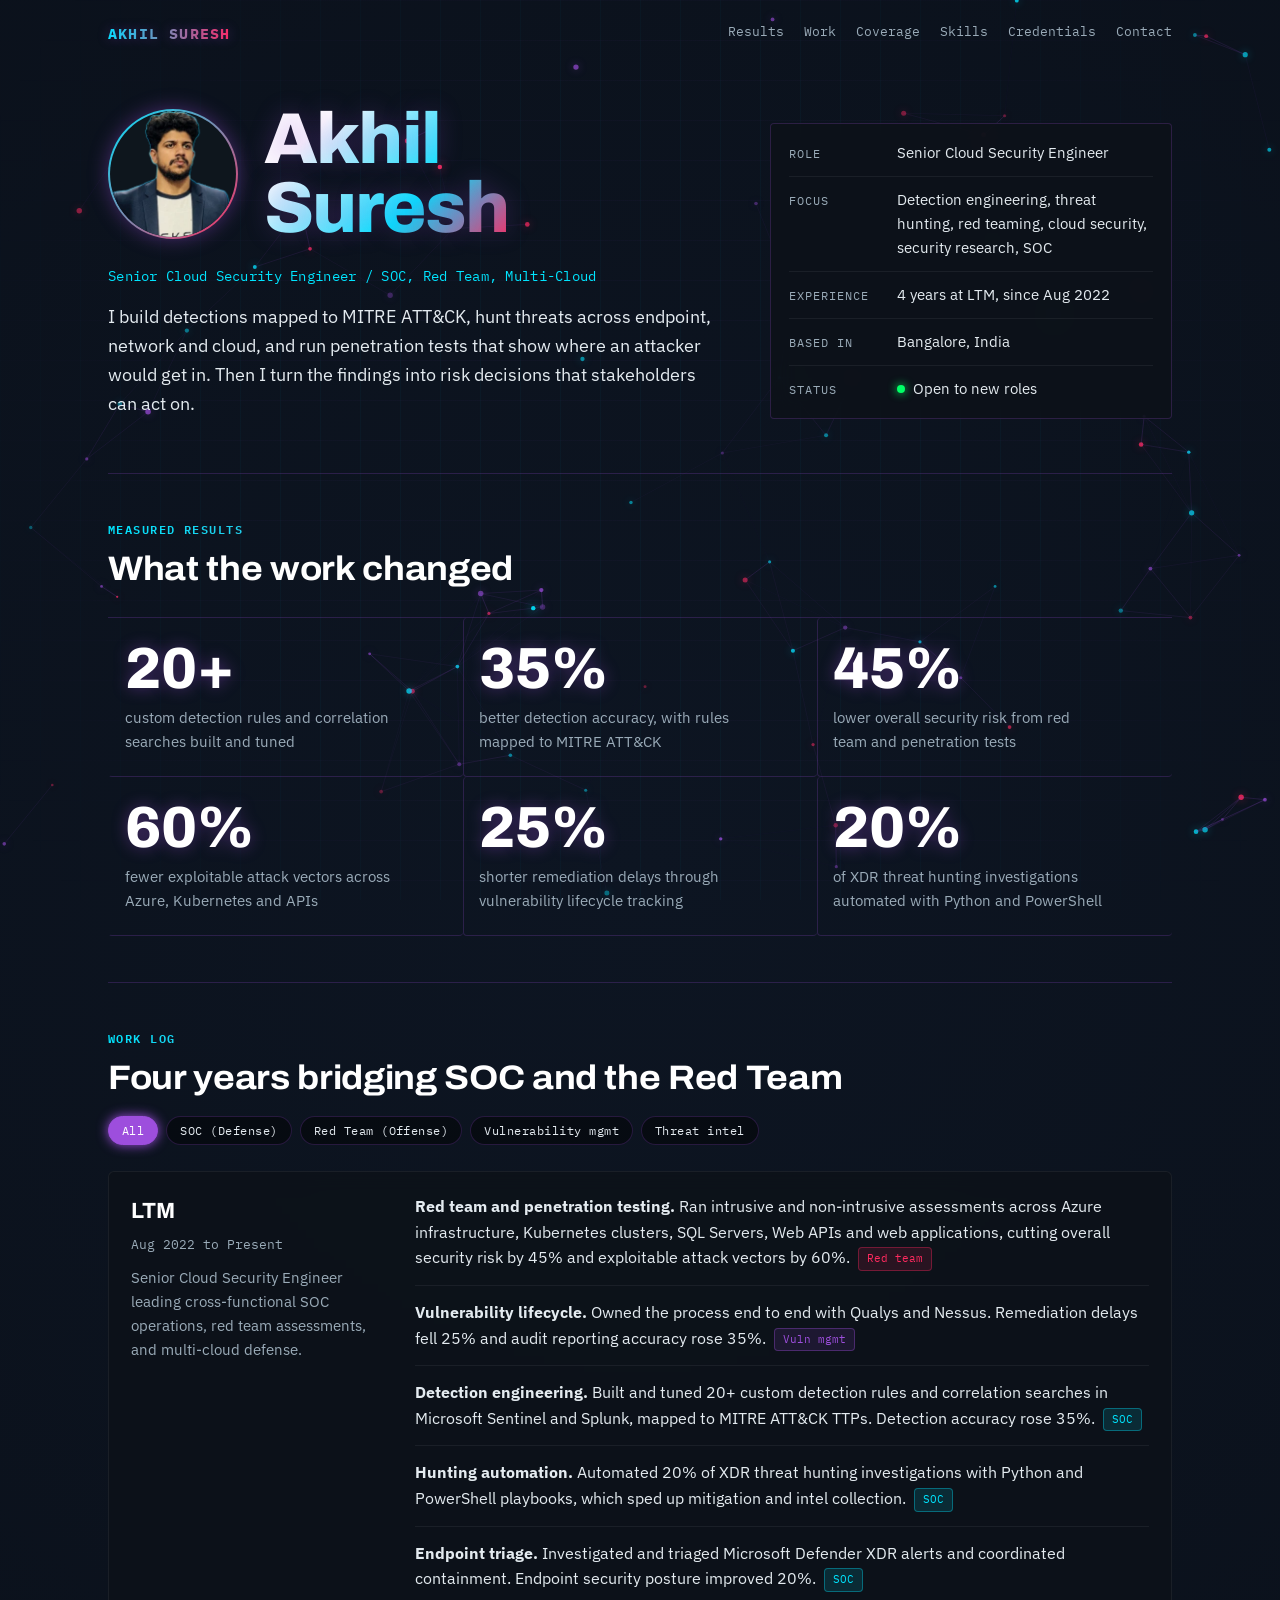
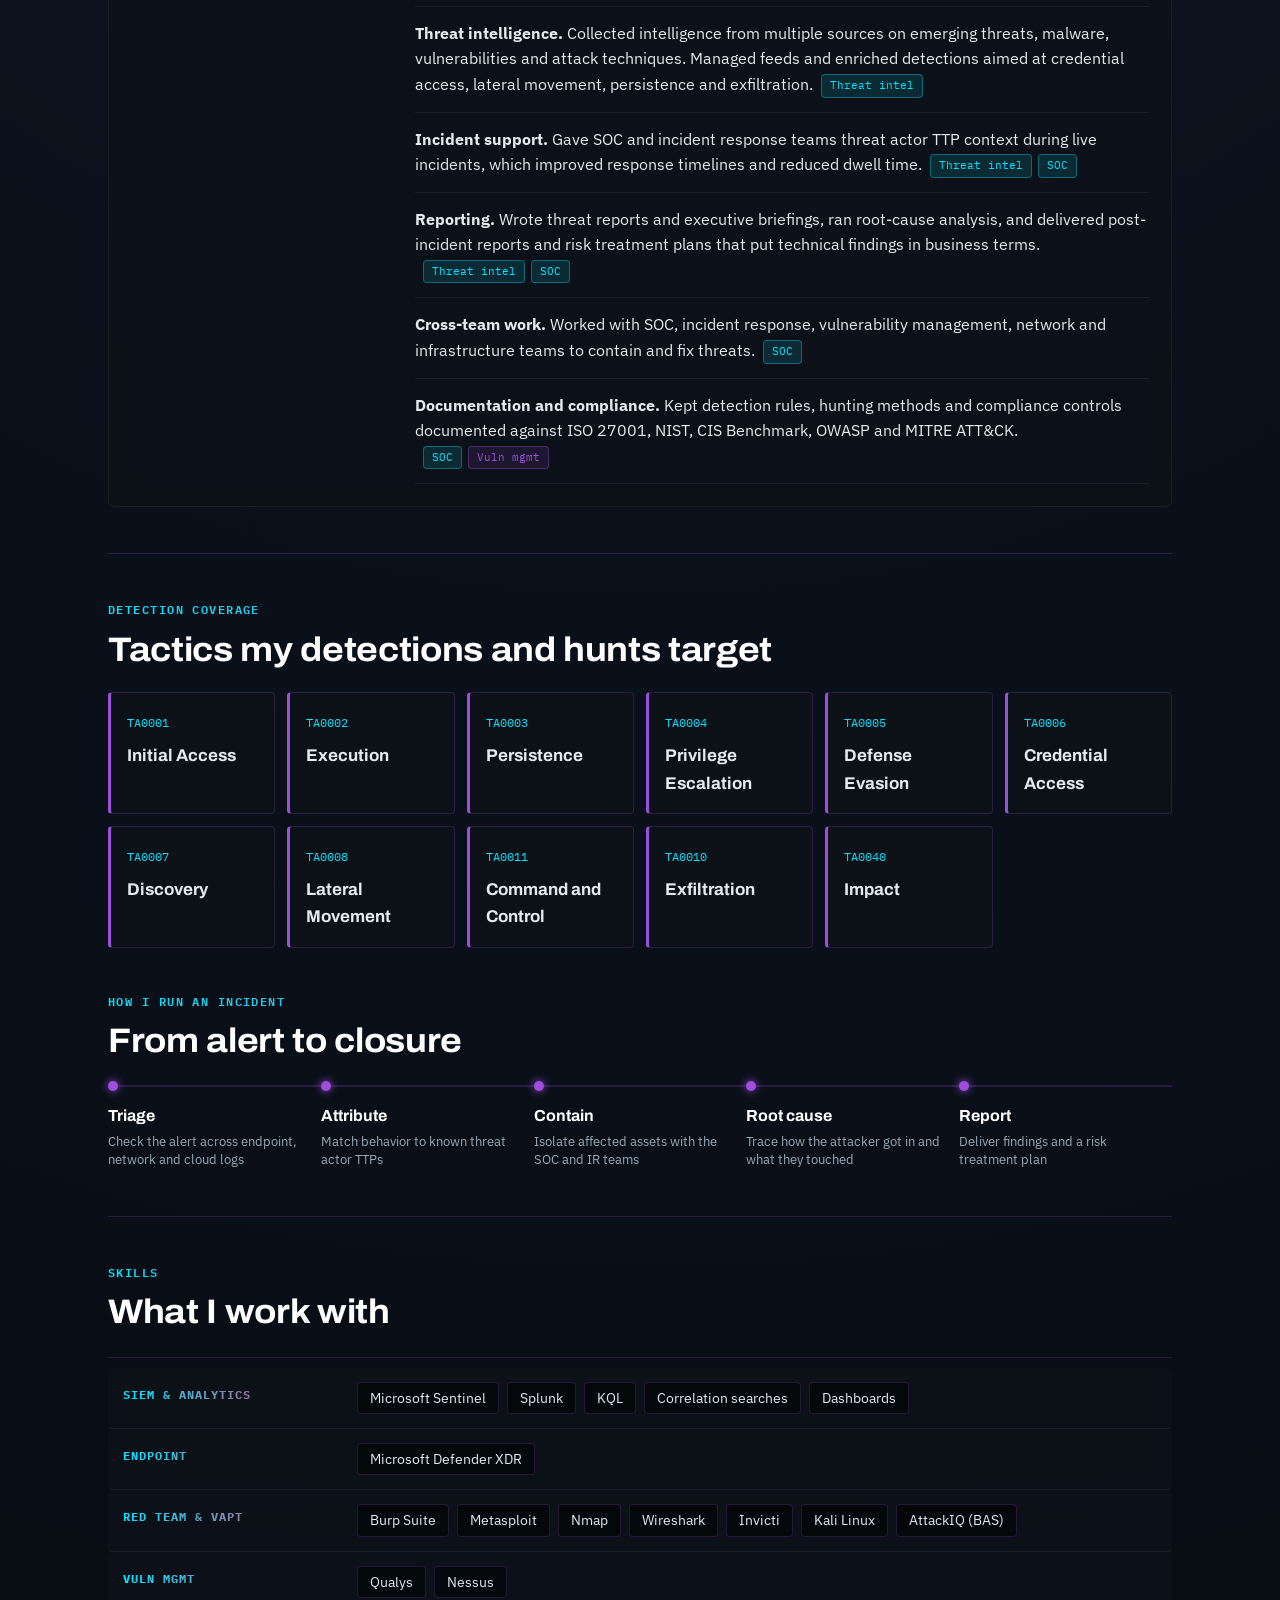
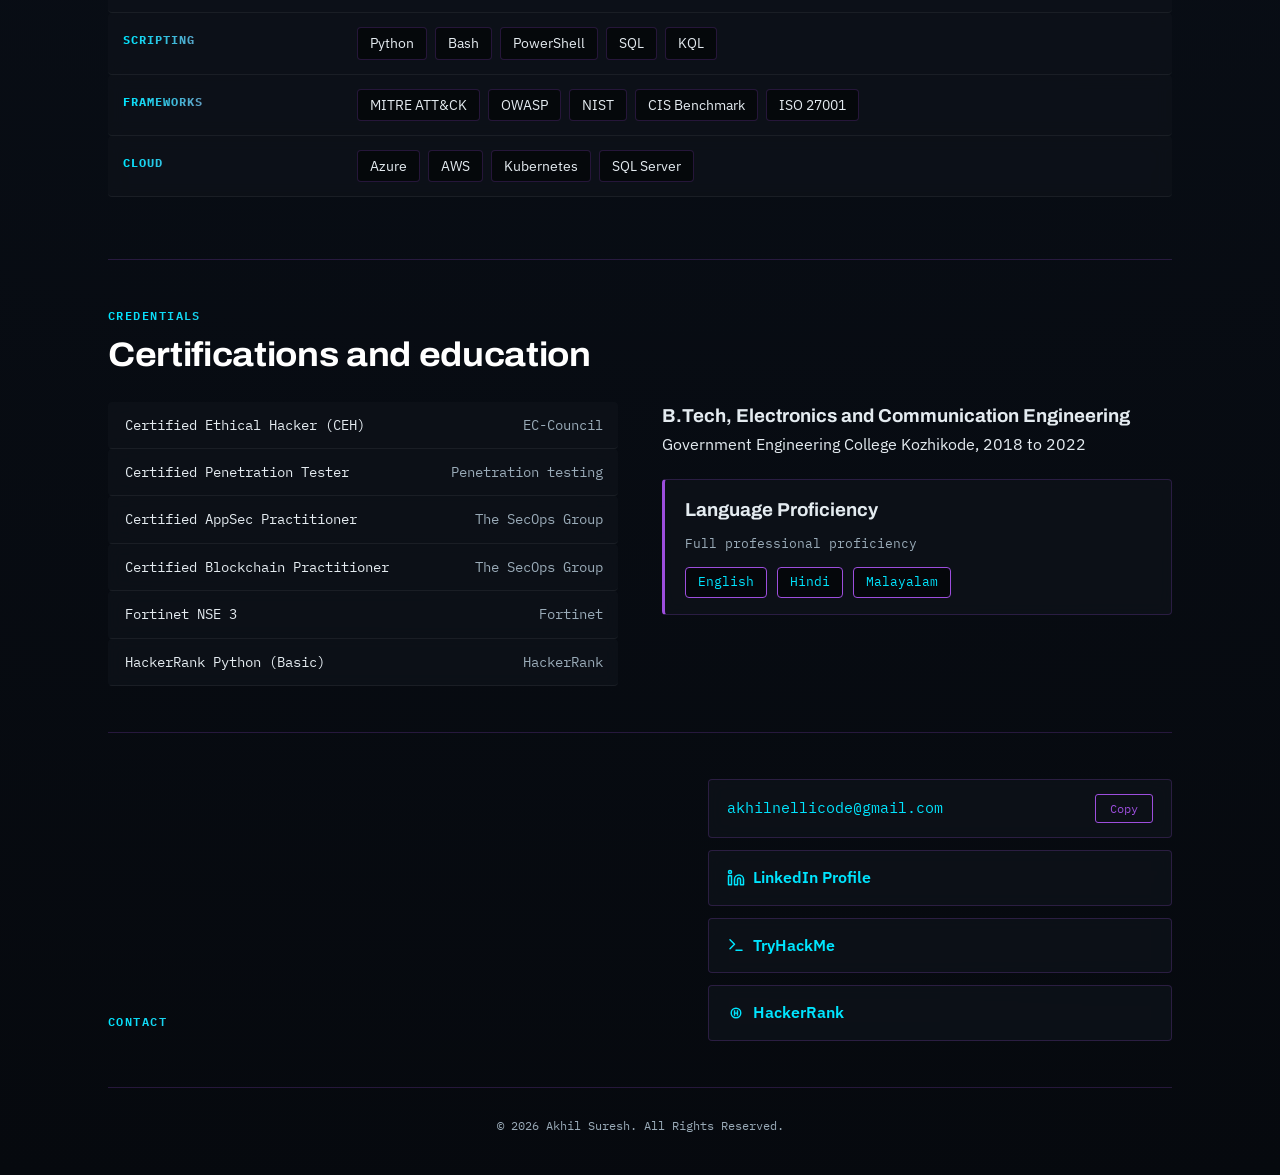
==== commit 0f1d4236: "Add files via upload deploy 2.0" ====
--- a/index.html
+++ b/index.html
@@ -18,13 +18,35 @@
 <canvas id="cyber-canvas"></canvas>
 <div class="cyber-grid-overlay"></div>
 
-<!-- Realistic Loading Animation with Dual Rings -->
-<div id="page-loader">
-  <div class="dual-ring"></div>
-  <div class="cyber-progress">
-    <div class="cyber-progress-bar"></div>
+<!-- Futuristic Cybersec Loading Screen with Calibrated Delay -->
+<div id="page-loader" aria-live="polite">
+  <div class="loader-backdrop-glow"></div>
+  <div class="loader-content">
+    <div class="cyber-radar-wrapper">
+      <div class="dual-ring"></div>
+      <div class="radar-scan"></div>
+      <div class="radar-core-icon">
+        <svg viewBox="0 0 24 24" fill="none" stroke="currentColor" stroke-width="1.8" stroke-linecap="round" stroke-linejoin="round">
+          <path d="M12 22s8-4 8-10V5l-8-3-8 3v7c0 6 8 10 8 10z"/>
+          <path d="m9 12 2 2 4-4"/>
+        </svg>
+      </div>
+    </div>
+
+    <div class="loader-meta">
+      <div class="loader-status">
+        <span class="status-indicator"></span>
+        <span id="loader-step-text">Initializing Defense Grid...</span>
+      </div>
+      <div class="cyber-progress">
+        <div class="cyber-progress-bar"></div>
+      </div>
+      <div class="loader-info-row">
+        <span class="sec-tag">SECOPS PROTOCOL v2.6</span>
+        <span class="loader-pct-badge"><span id="loading-pct">00%</span></span>
+      </div>
+    </div>
   </div>
-  <div class="loader-text">Loading <span id="loading-pct">0%</span></div>
 </div>
 
 <!-- Tab Navigation Loader Bar -->
@@ -231,45 +253,76 @@
 </button>
 
 <script>
-// --- Initial Loader with Instant Step & Failsafe ---
+// --- Enhanced Cybersecurity Loader Simulation with Controlled Delay ---
 (function() {
-  var pct = 0;
-  var finished = false;
-  var pctEl = document.getElementById('loading-pct');
-  var barEl = document.querySelector('.cyber-progress-bar');
-  var loader = document.getElementById('page-loader');
-
-  function dismiss() {
-    if (finished) return;
-    finished = true;
-    if (int) clearInterval(int);
-    if (pctEl) pctEl.innerText = '100%';
-    if (barEl) barEl.style.width = '100%';
-    if (loader) {
-      loader.style.opacity = '0';
-      loader.style.pointerEvents = 'none';
-      setTimeout(function() {
-        if (loader && loader.parentNode) loader.parentNode.removeChild(loader);
-      }, 350);
-    }
-  }
-
-  var int = setInterval(function() {
-    pct += 25;
-    if (pct >= 100) {
-      dismiss();
+  const steps = [
+    { target: 20, text: "Initializing Defense Grid..." },
+    { target: 45, text: "Synchronizing MITRE ATT&CK Matrix..." },
+    { target: 70, text: "Decrypting Telemetry Logs..." },
+    { target: 92, text: "Verifying SOC Integrity..." },
+    { target: 100, text: "SecOps Clearance Granted." }
+  ];
+
+  let currentStepIdx = 0;
+  let progress = 0;
+  const pctEl = document.getElementById('loading-pct');
+  const barEl = document.querySelector('.cyber-progress-bar');
+  const stepTextEl = document.getElementById('loader-step-text');
+  const loader = document.getElementById('page-loader');
+  let isDone = false;
+
+  function updateDisplay(val) {
+    if (pctEl) pctEl.innerText = (val < 10 ? '0' : '') + Math.floor(val) + '%';
+    if (barEl) barEl.style.width = val + '%';
+  }
+
+  function dismissLoader() {
+    if (isDone) return;
+    isDone = true;
+    updateDisplay(100);
+    if (stepTextEl) stepTextEl.innerText = "SecOps Clearance Granted.";
+    
+    // Controlled smooth exit animation
+    setTimeout(function() {
+      if (loader) {
+        loader.classList.add('loader-finished');
+        setTimeout(function() {
+          if (loader && loader.parentNode) {
+            loader.parentNode.removeChild(loader);
+          }
+        }, 650);
+      }
+    }, 280);
+  }
+
+  // Smooth realistic incrementation simulating network socket handshakes (~1.4s delay)
+  const timer = setInterval(function() {
+    if (isDone) {
+      clearInterval(timer);
+      return;
+    }
+
+    const currentStep = steps[currentStepIdx];
+    if (progress < currentStep.target) {
+      // Natural variable speed
+      progress += Math.random() * 3.5 + 1.2;
+      if (progress > currentStep.target) progress = currentStep.target;
+      updateDisplay(progress);
     } else {
-      if (pctEl) pctEl.innerText = pct + '%';
-      if (barEl) barEl.style.width = pct + '%';
-    }
-  }, 20);
-
-  window.addEventListener('touchstart', dismiss, { passive: true, once: true });
-  window.addEventListener('DOMContentLoaded', function() { setTimeout(dismiss, 120); });
-  if (document.readyState === 'complete' || document.readyState === 'interactive') {
-    setTimeout(dismiss, 80);
-  }
-  setTimeout(dismiss, 450);
+      currentStepIdx++;
+      if (currentStepIdx < steps.length) {
+        if (stepTextEl) stepTextEl.innerText = steps[currentStepIdx].text;
+      } else {
+        clearInterval(timer);
+        dismissLoader();
+      }
+    }
+  }, 32);
+
+  // Fallback safety timeout
+  setTimeout(function() {
+    if (!isDone) dismissLoader();
+  }, 3500);
 })();
 
 // --- Live Cybersecurity Dynamic Canvas (Blue/Red Nodes, Data Packets, Mesh) ---
@@ -378,8 +431,7 @@
     particles.push(new Particle());
   }
 
-  let lastFrameTime = 0;
-  function animate(time) {
+  function animate() {
     ctx.clearRect(0, 0, width, height);
 
     // Update & draw particles
@@ -429,24 +481,25 @@
 
 // --- Enhanced Glitch Scan Navigation Effect ---
 document.querySelectorAll('.bar nav a').forEach(link => {
-  link.addEventListener('click', (e) => {
+  link.addEventListener('click', () => {
     const targetId = link.getAttribute('href');
     if (targetId && targetId.startsWith('#')) {
       const navLoader = document.getElementById('nav-loader');
-      
-      navLoader.style.transition = 'none';
-      navLoader.style.transform = 'scaleX(0)';
-      setTimeout(() => {
-        navLoader.style.transition = 'transform 0.4s cubic-bezier(0.16, 1, 0.3, 1)';
-        navLoader.style.transform = 'scaleX(1)';
+      if (navLoader) {
+        navLoader.style.transition = 'none';
+        navLoader.style.transform = 'scaleX(0)';
         setTimeout(() => {
-          navLoader.style.opacity = '0';
+          navLoader.style.transition = 'transform 0.4s cubic-bezier(0.16, 1, 0.3, 1)';
+          navLoader.style.transform = 'scaleX(1)';
           setTimeout(() => {
-            navLoader.style.transform = 'scaleX(0)';
-            navLoader.style.opacity = '1';
-          }, 300);
-        }, 500);
-      }, 50);
+            navLoader.style.opacity = '0';
+            setTimeout(() => {
+              navLoader.style.transform = 'scaleX(0)';
+              navLoader.style.opacity = '1';
+            }, 300);
+          }, 500);
+        }, 50);
+      }
 
       const targetSec = document.querySelector(targetId);
       if(targetSec) {
@@ -507,7 +560,7 @@
     });
   }
 
-  // --- Mobile Scroll-to-Top Logic ---
+  // Mobile Scroll-to-Top Logic
   var scrollTopBtn = document.getElementById('scroll-to-top');
   if (scrollTopBtn) {
     var checkScroll = function() {
--- a/style.css
+++ b/style.css
@@ -98,27 +98,68 @@
 }
 
 /* --------------------------------------------------------------------------
-   3. Loading Screen & Real-time Progress Bar
+   3. Enhanced Cybersec Loading Screen
    -------------------------------------------------------------------------- */
 #page-loader {
   position: fixed;
   inset: 0;
-  background: #06090e;
+  background: #05080e;
   z-index: 99999;
+  display: flex;
+  align-items: center;
+  justify-content: center;
+  font-family: var(--f-mono);
+  color: var(--ink);
+  overflow: hidden;
+  transition: opacity 0.65s var(--ease-smooth), transform 0.65s var(--ease-smooth), visibility 0.65s;
+}
+
+#page-loader.loader-finished {
+  opacity: 0;
+  transform: scale(1.04);
+  pointer-events: none;
+  visibility: hidden;
+}
+
+.loader-backdrop-glow {
+  position: absolute;
+  width: 480px;
+  height: 480px;
+  border-radius: 50%;
+  background: radial-gradient(circle, rgba(0, 229, 255, 0.09) 0%, rgba(157, 78, 221, 0.06) 45%, transparent 70%);
+  filter: blur(40px);
+  pointer-events: none;
+  animation: pulse-glow 3s ease-in-out infinite alternate;
+}
+
+@keyframes pulse-glow {
+  0% { transform: scale(0.9); opacity: 0.7; }
+  100% { transform: scale(1.15); opacity: 1; }
+}
+
+.loader-content {
+  position: relative;
+  z-index: 2;
   display: flex;
   flex-direction: column;
   align-items: center;
+  width: min(380px, 88vw);
+}
+
+.cyber-radar-wrapper {
+  position: relative;
+  width: 104px;
+  height: 104px;
+  display: flex;
+  align-items: center;
   justify-content: center;
-  transition: opacity 0.5s var(--ease-smooth), visibility 0.5s;
-  font-family: var(--f-mono);
-  color: var(--ink);
+  margin-bottom: 28px;
 }
 
 .dual-ring {
-  position: relative;
-  width: 76px;
-  height: 76px;
-  margin-bottom: 26px;
+  position: absolute;
+  inset: 0;
+  border-radius: 50%;
 }
 
 .dual-ring::before,
@@ -127,70 +168,133 @@
   position: absolute;
   inset: 0;
   border-radius: 50%;
-  border: 3.5px solid transparent;
+  border: 2.5px solid transparent;
 }
 
 .dual-ring::before {
   border-top-color: var(--accent-blue);
   border-left-color: var(--accent-blue);
-  animation: spin-blue 1.35s cubic-bezier(0.68, -0.55, 0.265, 1.55) infinite;
-  box-shadow: 0 0 16px var(--accent-blue-glow);
+  animation: spin-blue 1.8s cubic-bezier(0.68, -0.55, 0.265, 1.55) infinite;
+  box-shadow: 0 0 18px var(--accent-blue-glow);
 }
 
 .dual-ring::after {
+  inset: 6px;
   border-bottom-color: var(--accent-red);
   border-right-color: var(--accent-red);
-  animation: spin-red 1.35s cubic-bezier(0.68, -0.55, 0.265, 1.55) infinite;
-  box-shadow: 0 0 16px var(--accent-red-glow);
+  animation: spin-red 1.8s cubic-bezier(0.68, -0.55, 0.265, 1.55) infinite;
+  box-shadow: 0 0 18px var(--accent-red-glow);
+}
+
+.radar-scan {
+  position: absolute;
+  inset: 12px;
+  border-radius: 50%;
+  border: 1px dashed rgba(157, 78, 221, 0.35);
+  animation: spin-radar 5s linear infinite;
+}
+
+.radar-core-icon {
+  width: 32px;
+  height: 32px;
+  color: var(--accent-blue);
+  display: flex;
+  align-items: center;
+  justify-content: center;
+  filter: drop-shadow(0 0 10px var(--accent-blue));
+  animation: icon-float 2s ease-in-out infinite alternate;
+}
+
+.radar-core-icon svg {
+  width: 100%;
+  height: 100%;
 }
 
 @keyframes spin-blue {
-  0%   { transform: rotate(0deg) scale(1); }
-  50%  { transform: rotate(180deg) scale(1.08); }
-  100% { transform: rotate(360deg) scale(1); }
+  0%   { transform: rotate(0deg); }
+  50%  { transform: rotate(180deg) scale(1.05); }
+  100% { transform: rotate(360deg); }
 }
 
 @keyframes spin-red {
-  0%   { transform: rotate(360deg) scale(1.08); }
-  50%  { transform: rotate(180deg) scale(1); }
-  100% { transform: rotate(0deg) scale(1.08); }
+  0%   { transform: rotate(360deg); }
+  50%  { transform: rotate(180deg) scale(0.96); }
+  100% { transform: rotate(0deg); }
+}
+
+@keyframes spin-radar {
+  from { transform: rotate(0deg); }
+  to { transform: rotate(360deg); }
+}
+
+@keyframes icon-float {
+  0% { transform: scale(0.95); opacity: 0.85; }
+  100% { transform: scale(1.08); opacity: 1; }
+}
+
+.loader-meta {
+  width: 100%;
+  display: flex;
+  flex-direction: column;
+}
+
+.loader-status {
+  display: flex;
+  align-items: center;
+  gap: 8px;
+  margin-bottom: 12px;
+  font-size: 13px;
+  color: var(--ink);
+  letter-spacing: 0.04em;
+  min-height: 20px;
+}
+
+.status-indicator {
+  width: 7px;
+  height: 7px;
+  border-radius: 50%;
+  background: var(--accent-blue);
+  box-shadow: 0 0 8px var(--accent-blue);
+  animation: pulse-dot 1.2s infinite ease-in-out;
 }
 
 .cyber-progress {
-  width: min(320px, 80vw);
-  height: 4px;
-  background: rgba(255, 255, 255, 0.08);
-  border-radius: 2px;
+  width: 100%;
+  height: 5px;
+  background: rgba(255, 255, 255, 0.06);
+  border-radius: 3px;
   overflow: hidden;
-  margin-bottom: 18px;
-  border: 1px solid rgba(255, 255, 255, 0.05);
+  position: relative;
+  border: 1px solid rgba(157, 78, 221, 0.2);
 }
 
 .cyber-progress-bar {
   width: 0%;
   height: 100%;
   background: linear-gradient(90deg, var(--accent-blue), var(--accent-purple), var(--accent-red));
-  box-shadow: 0 0 12px var(--accent-purple);
-  transition: width 0.05s linear;
-}
-
-.loader-text {
-  font-size: 13px;
-  letter-spacing: 2px;
-  text-transform: uppercase;
-  display: flex;
-  gap: 10px;
+  box-shadow: 0 0 14px var(--accent-purple);
+  transition: width 0.12s ease-out;
+  border-radius: 3px;
+}
+
+.loader-info-row {
+  display: flex;
+  justify-content: space-between;
   align-items: center;
-}
-
-.loader-text span {
+  margin-top: 10px;
+  font-size: 11px;
+  color: var(--muted);
+  letter-spacing: 0.08em;
+}
+
+.sec-tag {
+  color: rgba(255, 255, 255, 0.45);
+}
+
+.loader-pct-badge {
   font-weight: 700;
-  width: 44px;
-  text-align: right;
-  background: linear-gradient(90deg, var(--accent-blue), var(--accent-red));
-  -webkit-background-clip: text;
-  background-clip: text;
-  color: transparent;
+  color: var(--accent-blue);
+  text-shadow: 0 0 10px var(--accent-blue-glow);
 }
 
 /* --------------------------------------------------------------------------
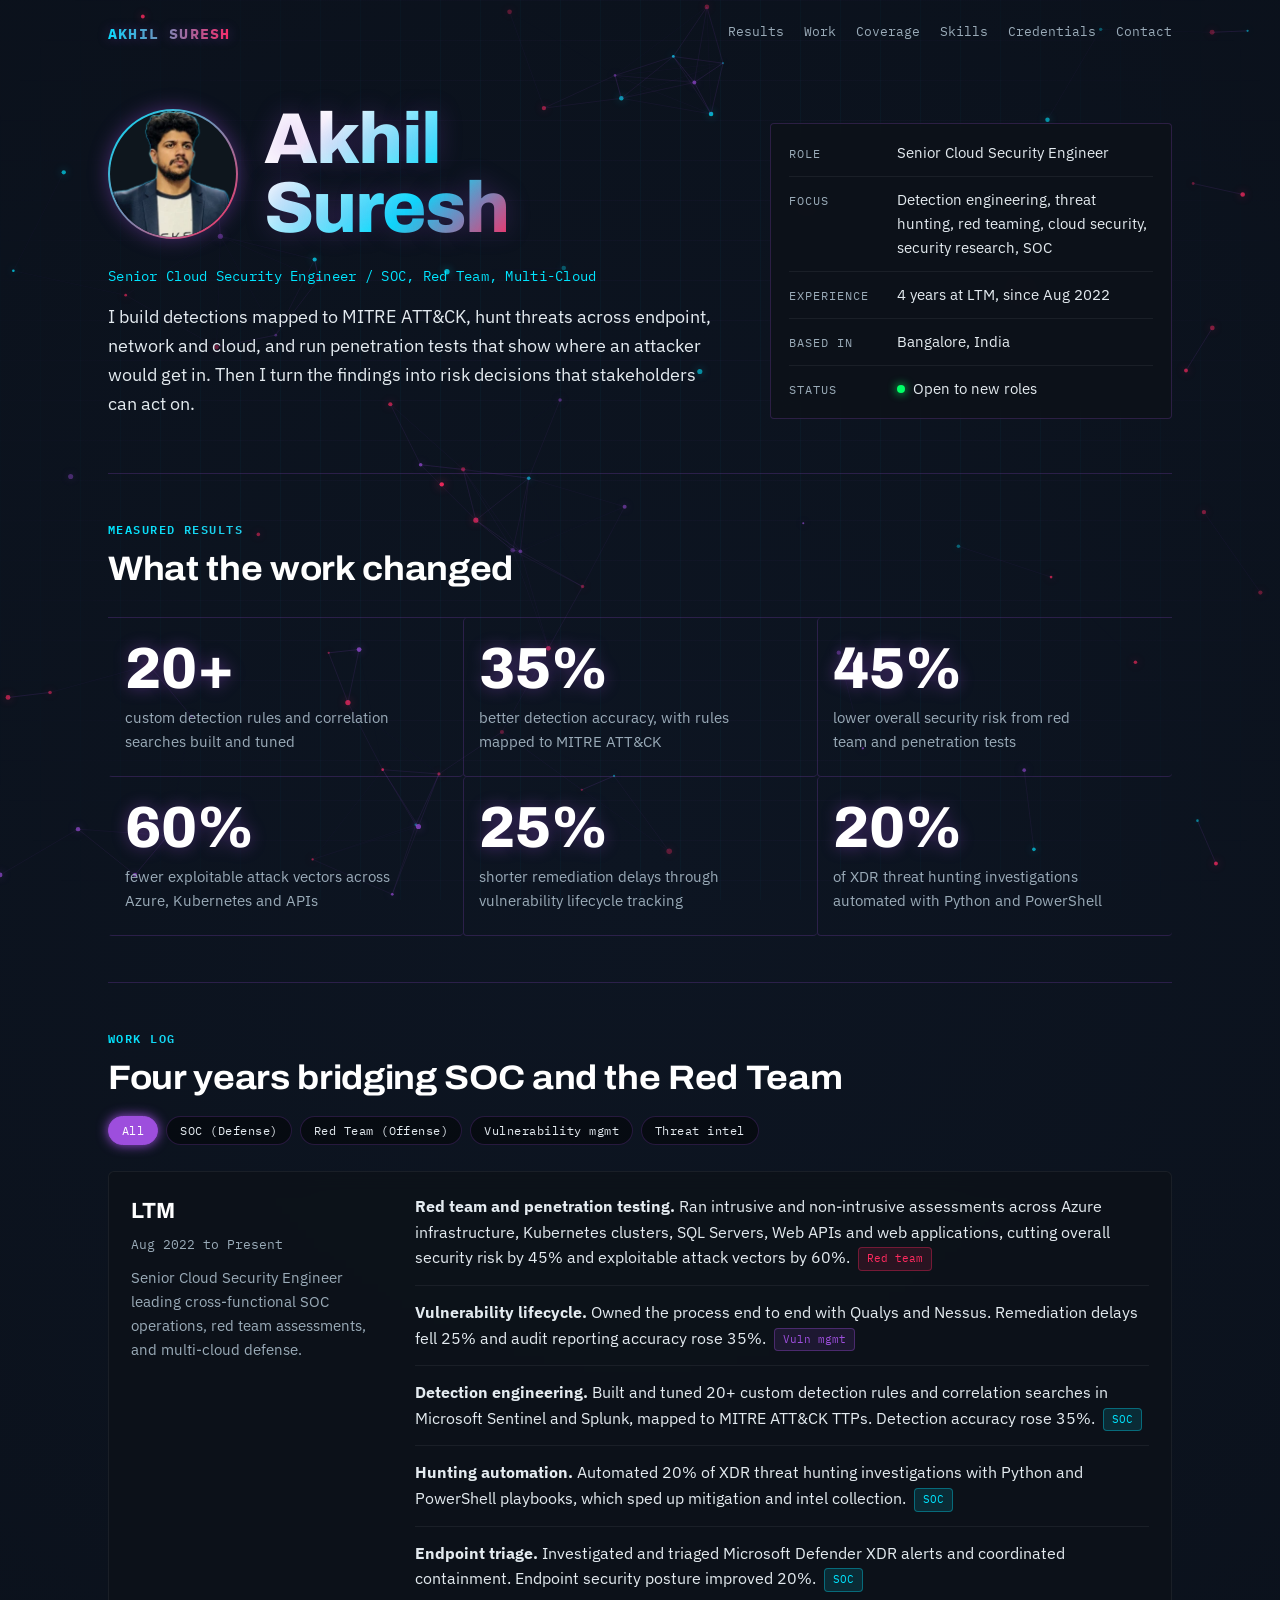
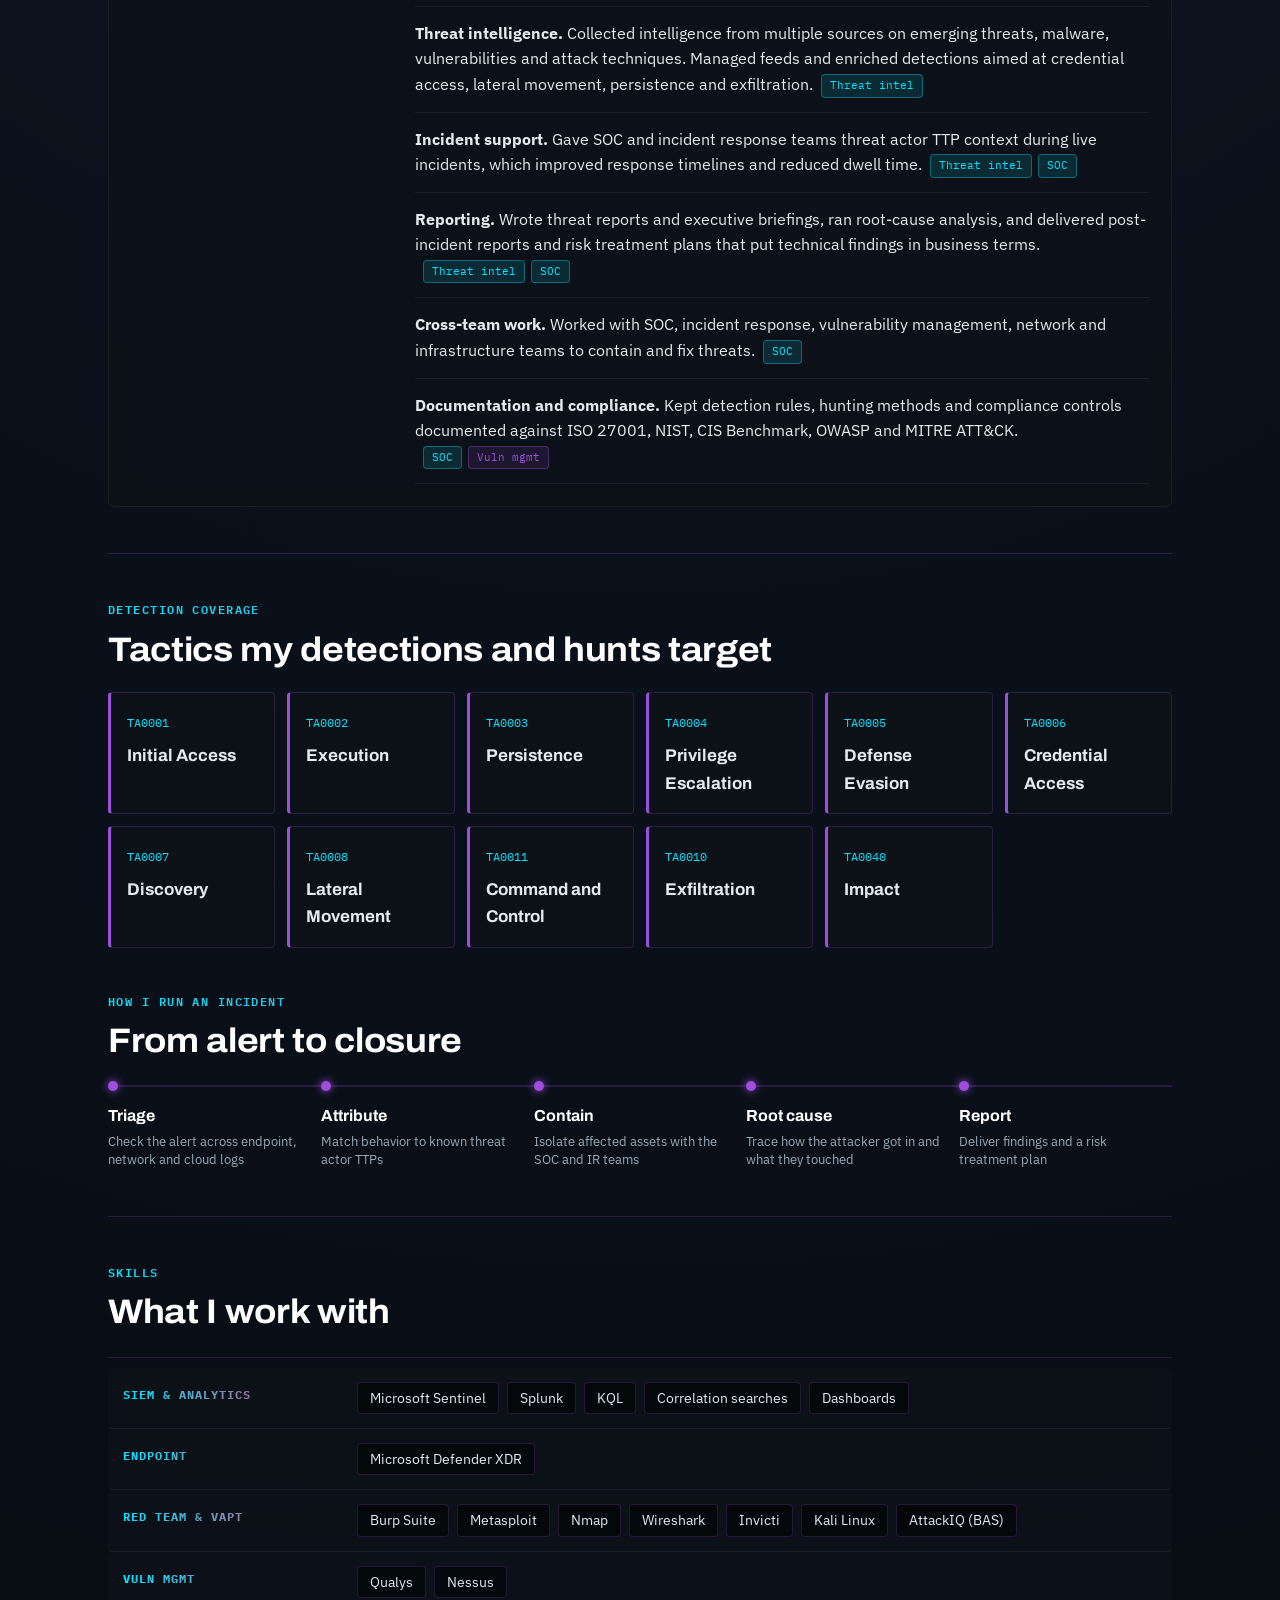
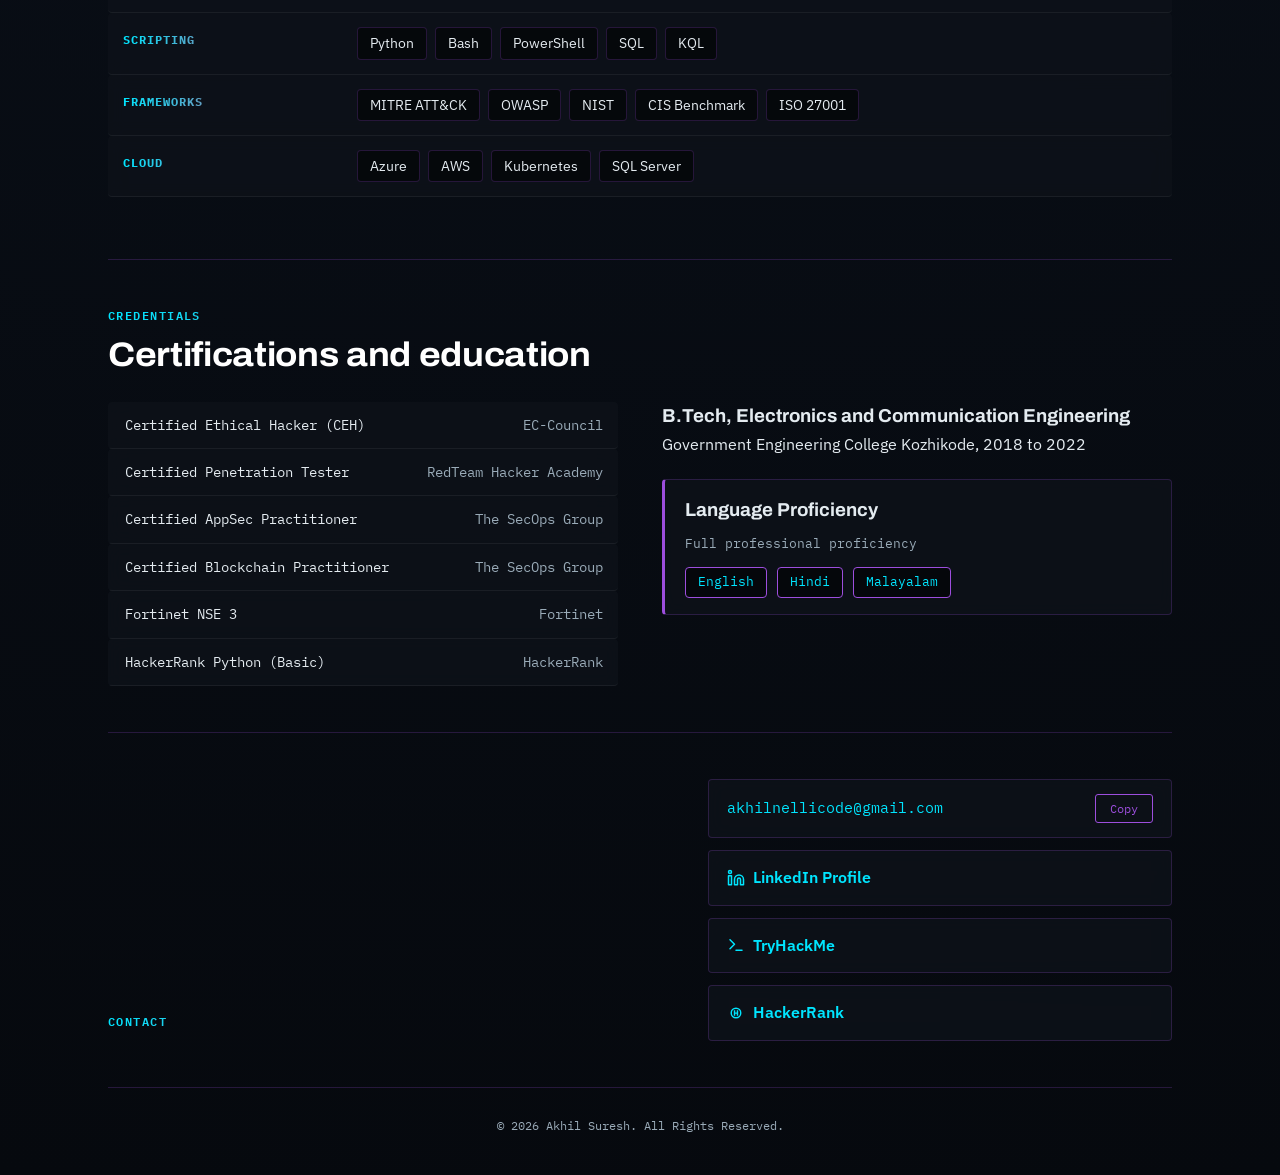
==== commit 11272ca0: "Update index.html minor changes" ====
--- a/index.html
+++ b/index.html
@@ -187,7 +187,7 @@
     <div class="cols">
       <ul class="certs">
         <li><span>Certified Ethical Hacker (CEH)</span><span>EC-Council</span></li>
-        <li><span>Certified Penetration Tester</span><span>Penetration testing</span></li>
+        <li><span>Certified Penetration Tester</span><span>RedTeam Hacker Academy</span></li>
         <li><span>Certified AppSec Practitioner</span><span>The SecOps Group</span></li>
         <li><span>Certified Blockchain Practitioner</span><span>The SecOps Group</span></li>
         <li><span>Fortinet NSE 3</span><span>Fortinet</span></li>
@@ -584,4 +584,4 @@
 </script>
 
 </body>
-</html>+</html>
